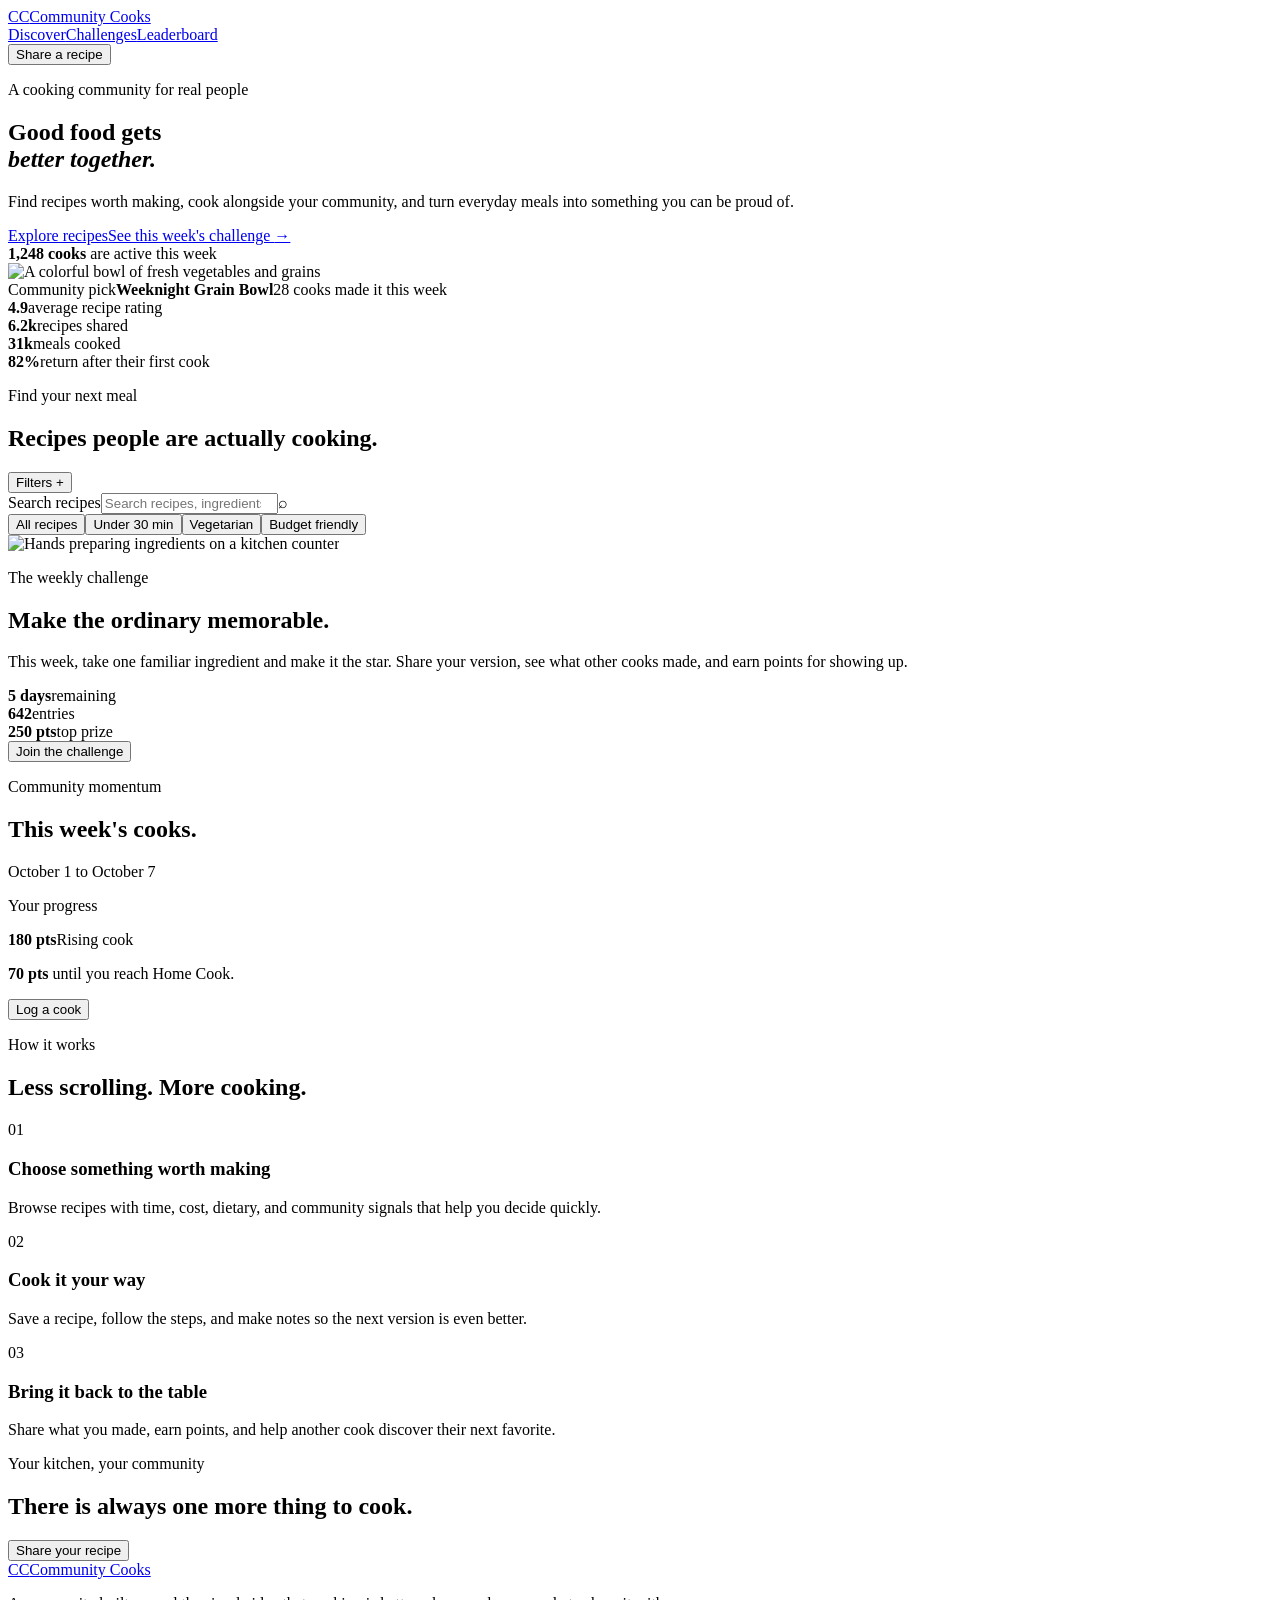
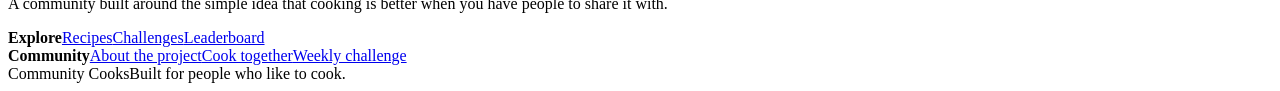
==== index.html @ f62930bb "Build Community Cooks competition website" ====
<!doctype html>
<html lang="en">
<head>
<meta charset="utf-8">
<meta name="viewport" content="width=device-width, initial-scale=1">
<meta name="description" content="Community Cooks is a cooking community built around recipes, challenges, and the people who make them.">
<title>Community Cooks | Cook together. Get better together.</title>
<link rel="stylesheet" href="styles.css">
</head>
<body>
<header class="site-header"><div class="header-inner">
<a class="wordmark" href="#home" aria-label="Community Cooks home"><span class="mark">CC</span><span>Community Cooks</span></a>
<nav class="main-nav" aria-label="Primary navigation"><a href="#discover">Discover</a><a href="#challenges">Challenges</a><a href="#leaderboard">Leaderboard</a></nav>
<button class="header-action" data-open-recipe>Share a recipe</button>
</div></header>

<main id="home">
<section class="hero"><div class="hero-copy">
<p class="eyebrow">A cooking community for real people</p>
<h1>Good food gets<br><em>better together.</em></h1>
<p class="hero-lede">Find recipes worth making, cook alongside your community, and turn everyday meals into something you can be proud of.</p>
<div class="hero-actions"><a class="button button-dark" href="#discover">Explore recipes</a><a class="text-link" href="#challenges">See this week's challenge <span>→</span></a></div>
<div class="hero-note"><span class="live-dot"></span><span><strong>1,248 cooks</strong> are active this week</span></div>
</div>
<div class="hero-visual"><img src="https://images.unsplash.com/photo-1547592180-85f173990554?auto=format&fit=crop&w=1200&q=85" alt="A colorful bowl of fresh vegetables and grains">
<div class="recipe-float"><span class="float-label">Community pick</span><strong>Weeknight Grain Bowl</strong><span>28 cooks made it this week</span></div></div>
</section>

<section class="proof-strip" aria-label="Community activity"><div><strong>4.9</strong><span>average recipe rating</span></div><div><strong>6.2k</strong><span>recipes shared</span></div><div><strong>31k</strong><span>meals cooked</span></div><div><strong>82%</strong><span>return after their first cook</span></div></section>

<section class="section discover" id="discover">
<div class="section-heading"><div><p class="eyebrow">Find your next meal</p><h2>Recipes people are actually cooking.</h2></div><button class="filter-toggle" id="filterToggle">Filters <span>+</span></button></div>
<div class="filter-row" id="filterRow"><label class="search-box"><span class="sr-only">Search recipes</span><input id="searchInput" type="search" placeholder="Search recipes, ingredients, or cooks"><span>⌕</span></label>
<div class="chips" role="group" aria-label="Recipe filters"><button class="chip active" data-filter="all">All recipes</button><button class="chip" data-filter="quick">Under 30 min</button><button class="chip" data-filter="vegetarian">Vegetarian</button><button class="chip" data-filter="budget">Budget friendly</button></div></div>
<div class="recipe-grid" id="recipeGrid"></div><p class="empty-state" id="emptyState" hidden>No recipes match that search. Try a different ingredient or filter.</p>
</section>

<section class="challenge-section" id="challenges"><div class="challenge-art"><img src="https://images.unsplash.com/photo-1556911220-e15b29be8c8f?auto=format&fit=crop&w=1200&q=85" alt="Hands preparing ingredients on a kitchen counter"></div>
<div class="challenge-copy"><p class="eyebrow">The weekly challenge</p><h2>Make the ordinary memorable.</h2><p>This week, take one familiar ingredient and make it the star. Share your version, see what other cooks made, and earn points for showing up.</p>
<div class="challenge-meta"><div><strong>5 days</strong><span>remaining</span></div><div><strong>642</strong><span>entries</span></div><div><strong>250 pts</strong><span>top prize</span></div></div>
<button class="button button-rust" id="joinChallenge">Join the challenge</button><p class="challenge-status" id="challengeStatus" aria-live="polite"></p></div></section>

<section class="section leaderboard" id="leaderboard"><div class="section-heading"><div><p class="eyebrow">Community momentum</p><h2>This week's cooks.</h2></div><span class="period-label">October 1 to October 7</span></div>
<div class="leaderboard-layout"><div class="rank-list" id="rankList"></div><aside class="your-progress"><p class="eyebrow">Your progress</p><div class="progress-head"><strong id="userPoints">180 pts</strong><span>Rising cook</span></div><div class="progress-bar"><span id="progressBar"></span></div><p><strong>70 pts</strong> until you reach Home Cook.</p><button class="button button-outline" id="cookNow">Log a cook</button><p class="progress-message" id="progressMessage" aria-live="polite"></p></aside></div></section>

<section class="section how-it-works"><div class="section-heading"><div><p class="eyebrow">How it works</p><h2>Less scrolling. More cooking.</h2></div></div>
<div class="steps"><article><span>01</span><h3>Choose something worth making</h3><p>Browse recipes with time, cost, dietary, and community signals that help you decide quickly.</p></article><article><span>02</span><h3>Cook it your way</h3><p>Save a recipe, follow the steps, and make notes so the next version is even better.</p></article><article><span>03</span><h3>Bring it back to the table</h3><p>Share what you made, earn points, and help another cook discover their next favorite.</p></article></div></section>

<section class="final-cta"><div><p class="eyebrow">Your kitchen, your community</p><h2>There is always one more thing to cook.</h2></div><button class="button button-cream" data-open-recipe>Share your recipe</button></section>
</main>

<footer class="site-footer"><div class="footer-main"><div><a class="wordmark footer-brand" href="#home"><span class="mark">CC</span><span>Community Cooks</span></a><p>A community built around the simple idea that cooking is better when you have people to share it with.</p></div>
<div class="footer-links"><div><strong>Explore</strong><a href="#discover">Recipes</a><a href="#challenges">Challenges</a><a href="#leaderboard">Leaderboard</a></div><div><strong>Community</strong><a href="#home">About the project</a><a href="#discover">Cook together</a><a href="#challenges">Weekly challenge</a></div></div></div>
<div class="footer-bottom"><span>Community Cooks</span><span>Built for people who like to cook.</span></div></footer>

<div class="modal-backdrop" id="recipeModal" hidden><section class="modal" role="dialog" aria-modal="true" aria-labelledby="modalTitle"><button class="modal-close" data-close-modal aria-label="Close recipe form">×</button><p class="eyebrow">Share something good</p><h2 id="modalTitle">Add your recipe.</h2><p class="modal-intro">A simple recipe is enough. The community can help it grow.</p>
<form id="recipeForm"><label>Recipe name<input required name="name" placeholder="e.g. Crispy chili noodles"></label><div class="form-split"><label>Time<input required name="time" type="number" min="1" placeholder="25"></label><label>Category<select name="category"><option value="quick">Quick</option><option value="vegetarian">Vegetarian</option><option value="budget">Budget friendly</option></select></label></div><label>Short description<textarea required name="description" rows="3" placeholder="What makes this recipe worth trying?"></textarea></label><button class="button button-dark" type="submit">Publish recipe</button></form></section></div>

<div class="cook-modal-backdrop" id="cookModal" hidden><section class="cook-modal" role="dialog" aria-modal="true" aria-labelledby="cookTitle"><button class="modal-close" id="closeCook" aria-label="Close cook mode">×</button><p class="eyebrow">Cook mode</p><h2 id="cookTitle">Weeknight Grain Bowl</h2><p>Prep your ingredients, then work through the build one step at a time.</p><div class="cook-step"><span>1</span><strong>Roast</strong><p>Roast the vegetables until the edges are browned and tender.</p></div><div class="cook-step"><span>2</span><strong>Build</strong><p>Add warm grains, greens, roasted vegetables, and your dressing.</p></div><div class="cook-step"><span>3</span><strong>Finish</strong><p>Add herbs, seeds, and a squeeze of lemon before serving.</p></div><button class="button button-rust" id="finishCook">I cooked this</button></section></div>
<script src="app.js"></script>
</body>
</html>
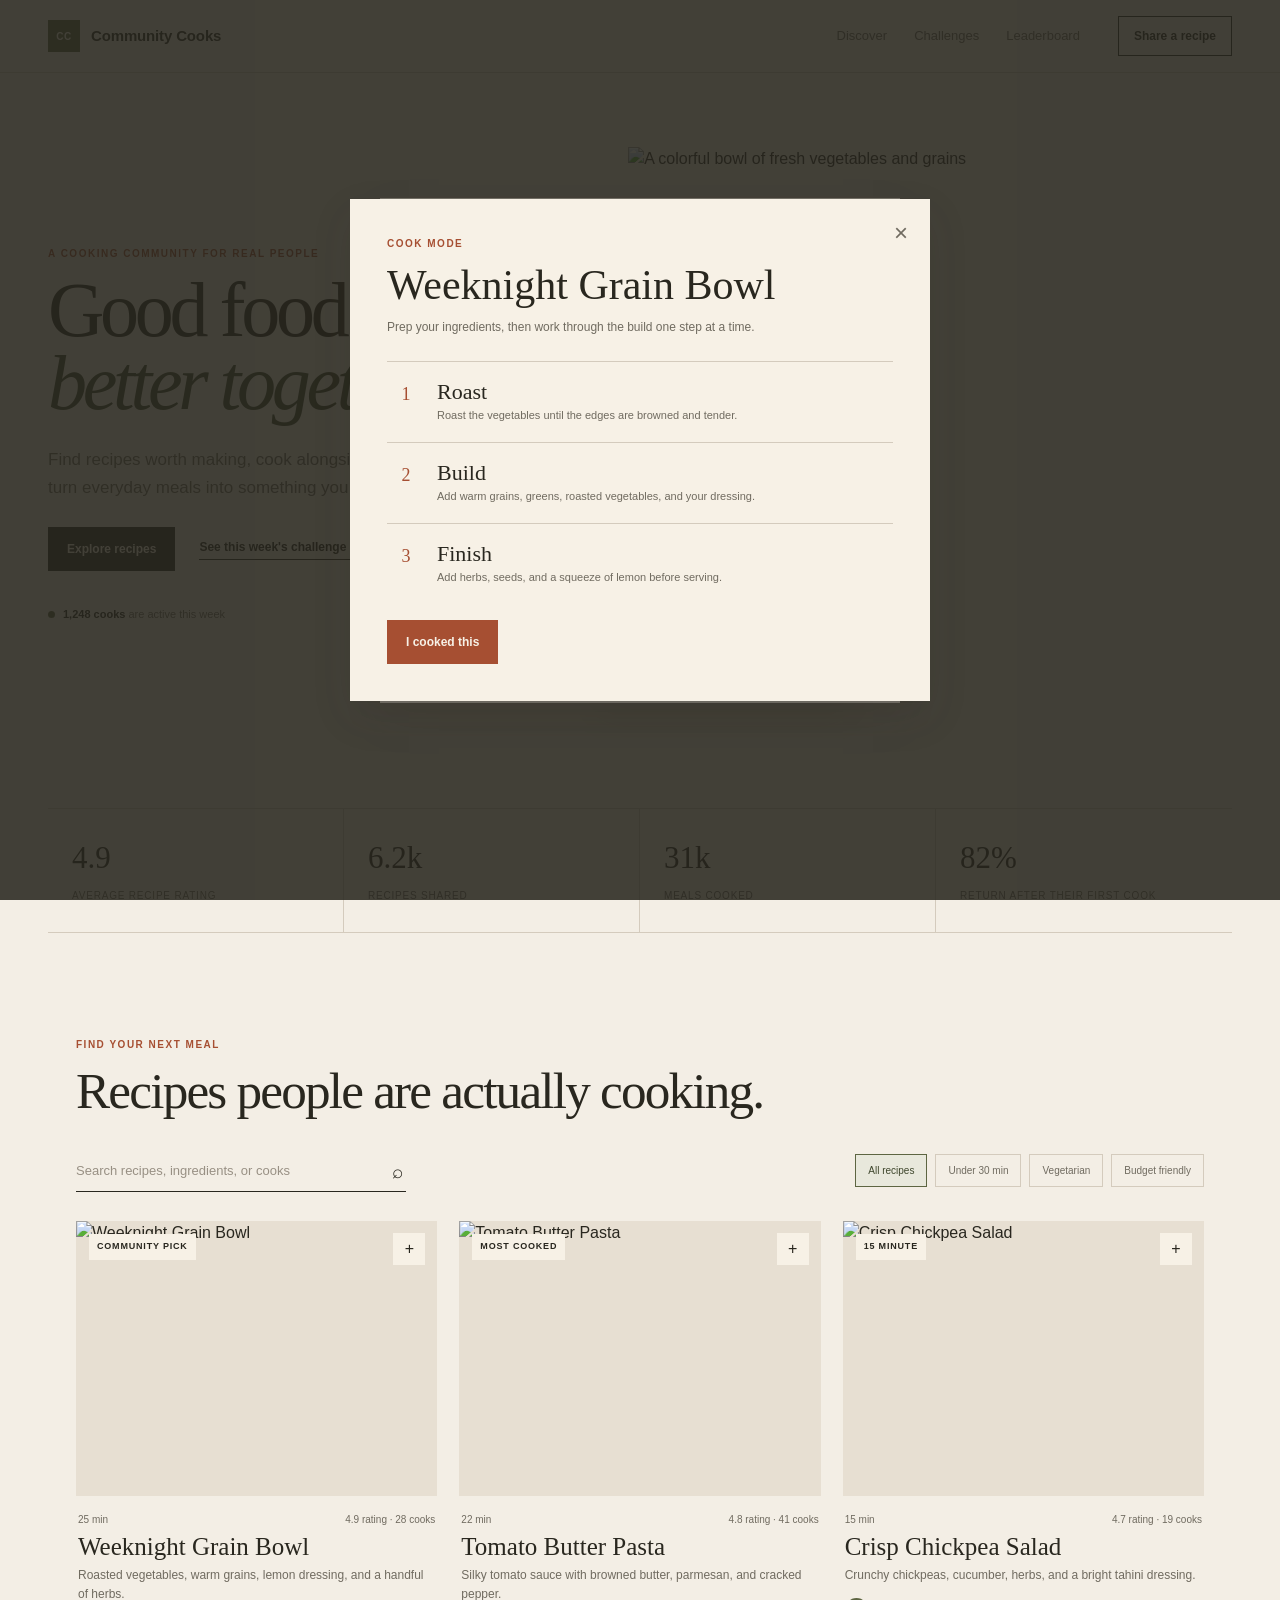
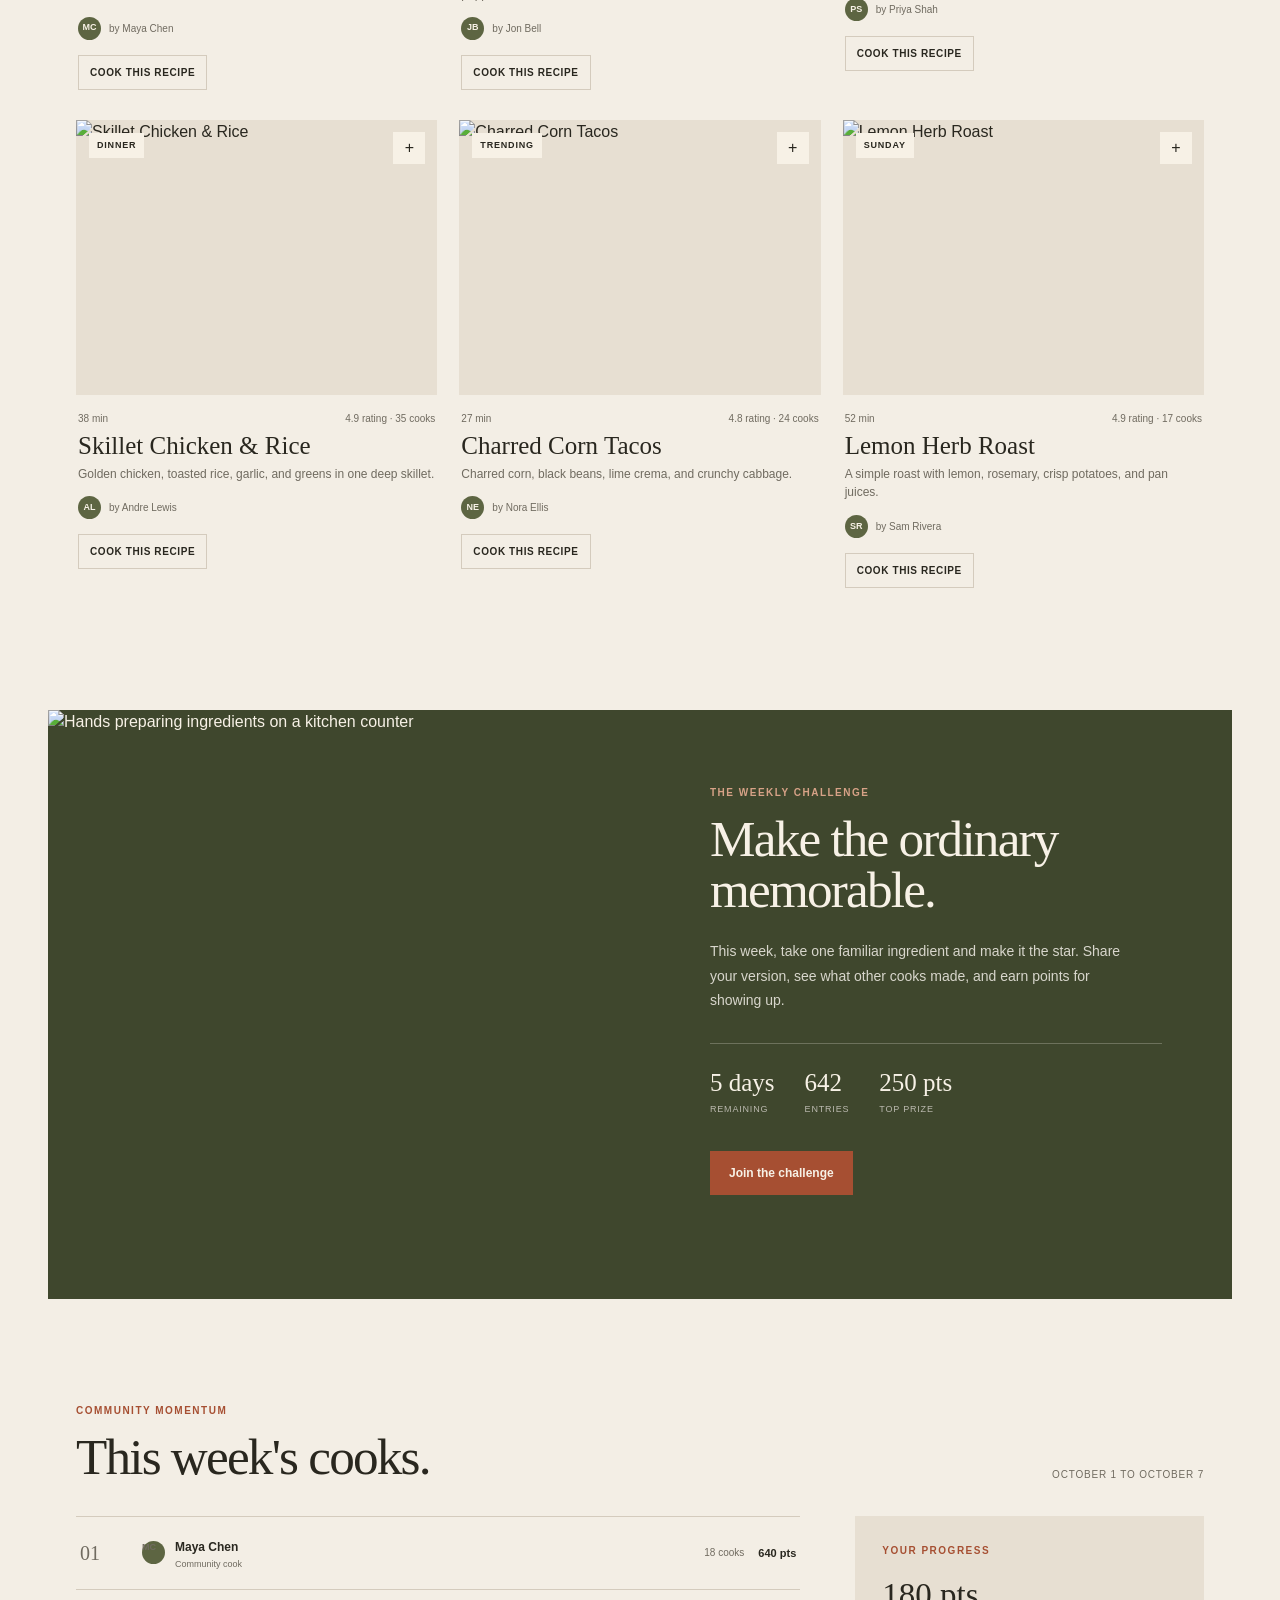
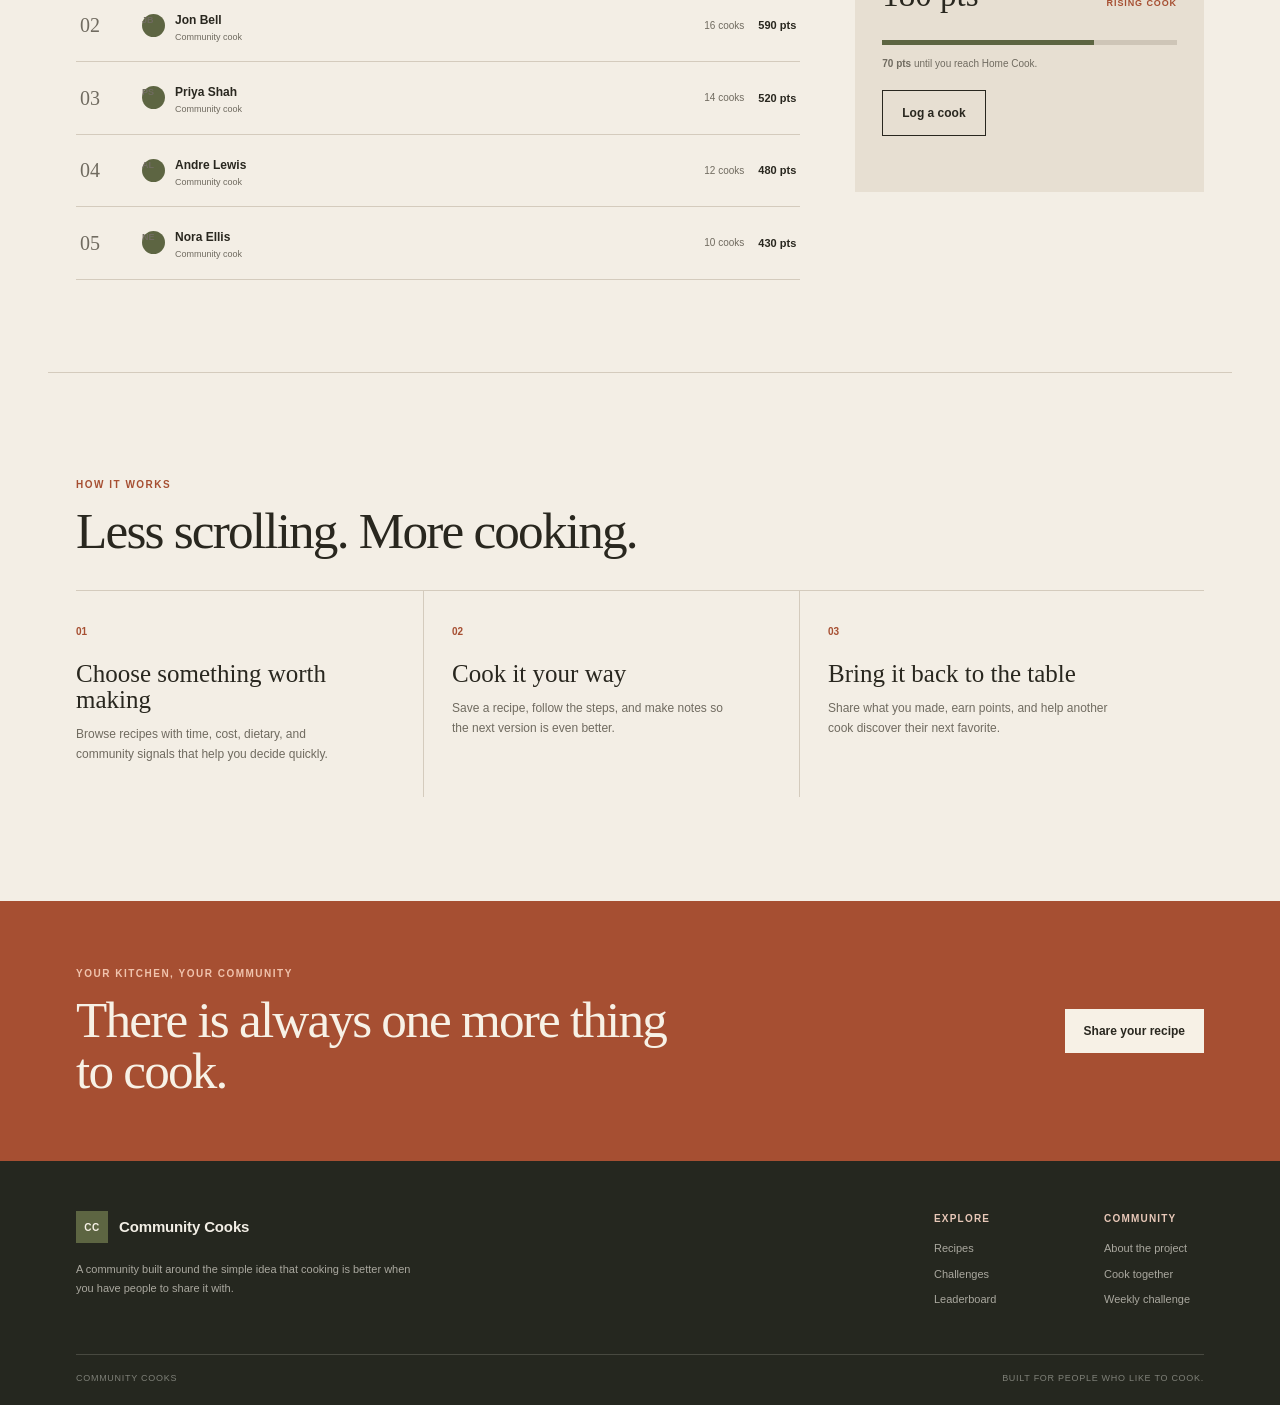
==== commit 2bab00a1: "Rewrite Community Cooks navigation and structure" ====
--- a/index.html
+++ b/index.html
@@ -8,55 +8,150 @@
 <link rel="stylesheet" href="styles.css">
 </head>
 <body>
-<header class="site-header"><div class="header-inner">
-<a class="wordmark" href="#home" aria-label="Community Cooks home"><span class="mark">CC</span><span>Community Cooks</span></a>
-<nav class="main-nav" aria-label="Primary navigation"><a href="#discover">Discover</a><a href="#challenges">Challenges</a><a href="#leaderboard">Leaderboard</a></nav>
-<button class="header-action" data-open-recipe>Share a recipe</button>
-</div></header>
+<header class="site-header">
+  <div class="header-inner">
+    <a class="wordmark" href="#home" aria-label="Community Cooks home"><span class="mark">CC</span><span>Community Cooks</span></a>
+    <nav class="main-nav" aria-label="Primary navigation">
+      <a href="#discover">Discover</a>
+      <a href="#challenges">Challenges</a>
+      <a href="#leaderboard">Leaderboard</a>
+    </nav>
+    <button class="header-action" type="button" data-open-recipe>Share a recipe</button>
+  </div>
+</header>
 
 <main id="home">
-<section class="hero"><div class="hero-copy">
-<p class="eyebrow">A cooking community for real people</p>
-<h1>Good food gets<br><em>better together.</em></h1>
-<p class="hero-lede">Find recipes worth making, cook alongside your community, and turn everyday meals into something you can be proud of.</p>
-<div class="hero-actions"><a class="button button-dark" href="#discover">Explore recipes</a><a class="text-link" href="#challenges">See this week's challenge <span>→</span></a></div>
-<div class="hero-note"><span class="live-dot"></span><span><strong>1,248 cooks</strong> are active this week</span></div>
-</div>
-<div class="hero-visual"><img src="https://images.unsplash.com/photo-1547592180-85f173990554?auto=format&fit=crop&w=1200&q=85" alt="A colorful bowl of fresh vegetables and grains">
-<div class="recipe-float"><span class="float-label">Community pick</span><strong>Weeknight Grain Bowl</strong><span>28 cooks made it this week</span></div></div>
-</section>
+  <section class="hero">
+    <div class="hero-copy">
+      <p class="eyebrow">A cooking community for real people</p>
+      <h1>Good food gets<br><em>better together.</em></h1>
+      <p class="hero-lede">Find recipes worth making, cook alongside your community, and turn everyday meals into something you can be proud of.</p>
+      <div class="hero-actions">
+        <a class="button button-dark" href="#discover">Explore recipes</a>
+        <a class="text-link" href="#challenges">See this week's challenge <span>→</span></a>
+      </div>
+      <div class="hero-note"><span class="live-dot"></span><span><strong>1,248 cooks</strong> are active this week</span></div>
+    </div>
+    <div class="hero-visual">
+      <img src="https://images.unsplash.com/photo-1547592180-85f173990554?auto=format&fit=crop&w=1200&q=85" alt="A colorful bowl of fresh vegetables and grains">
+      <div class="recipe-float"><span class="float-label">Community pick</span><strong>Weeknight Grain Bowl</strong><span>28 cooks made it this week</span></div>
+    </div>
+  </section>
 
-<section class="proof-strip" aria-label="Community activity"><div><strong>4.9</strong><span>average recipe rating</span></div><div><strong>6.2k</strong><span>recipes shared</span></div><div><strong>31k</strong><span>meals cooked</span></div><div><strong>82%</strong><span>return after their first cook</span></div></section>
+  <section class="proof-strip" aria-label="Community activity">
+    <div><strong>4.9</strong><span>average recipe rating</span></div>
+    <div><strong>6.2k</strong><span>recipes shared</span></div>
+    <div><strong>31k</strong><span>meals cooked</span></div>
+    <div><strong>82%</strong><span>return after their first cook</span></div>
+  </section>
 
-<section class="section discover" id="discover">
-<div class="section-heading"><div><p class="eyebrow">Find your next meal</p><h2>Recipes people are actually cooking.</h2></div><button class="filter-toggle" id="filterToggle">Filters <span>+</span></button></div>
-<div class="filter-row" id="filterRow"><label class="search-box"><span class="sr-only">Search recipes</span><input id="searchInput" type="search" placeholder="Search recipes, ingredients, or cooks"><span>⌕</span></label>
-<div class="chips" role="group" aria-label="Recipe filters"><button class="chip active" data-filter="all">All recipes</button><button class="chip" data-filter="quick">Under 30 min</button><button class="chip" data-filter="vegetarian">Vegetarian</button><button class="chip" data-filter="budget">Budget friendly</button></div></div>
-<div class="recipe-grid" id="recipeGrid"></div><p class="empty-state" id="emptyState" hidden>No recipes match that search. Try a different ingredient or filter.</p>
-</section>
+  <section class="section discover" id="discover">
+    <div class="section-heading">
+      <div><p class="eyebrow">Find your next meal</p><h2>Recipes people are actually cooking.</h2></div>
+      <button class="filter-toggle" id="filterToggle" type="button">Filters <span>+</span></button>
+    </div>
+    <div class="filter-row" id="filterRow">
+      <label class="search-box"><span class="sr-only">Search recipes</span><input id="searchInput" type="search" placeholder="Search recipes, ingredients, or cooks"><span>⌕</span></label>
+      <div class="chips" role="group" aria-label="Recipe filters">
+        <button class="chip active" type="button" data-filter="all">All recipes</button>
+        <button class="chip" type="button" data-filter="quick">Under 30 min</button>
+        <button class="chip" type="button" data-filter="vegetarian">Vegetarian</button>
+        <button class="chip" type="button" data-filter="budget">Budget friendly</button>
+      </div>
+    </div>
+    <div class="recipe-grid" id="recipeGrid"></div>
+    <p class="empty-state" id="emptyState" hidden>No recipes match that search. Try a different ingredient or filter.</p>
+  </section>
 
-<section class="challenge-section" id="challenges"><div class="challenge-art"><img src="https://images.unsplash.com/photo-1556911220-e15b29be8c8f?auto=format&fit=crop&w=1200&q=85" alt="Hands preparing ingredients on a kitchen counter"></div>
-<div class="challenge-copy"><p class="eyebrow">The weekly challenge</p><h2>Make the ordinary memorable.</h2><p>This week, take one familiar ingredient and make it the star. Share your version, see what other cooks made, and earn points for showing up.</p>
-<div class="challenge-meta"><div><strong>5 days</strong><span>remaining</span></div><div><strong>642</strong><span>entries</span></div><div><strong>250 pts</strong><span>top prize</span></div></div>
-<button class="button button-rust" id="joinChallenge">Join the challenge</button><p class="challenge-status" id="challengeStatus" aria-live="polite"></p></div></section>
+  <section class="challenge-section" id="challenges">
+    <div class="challenge-art"><img src="https://images.unsplash.com/photo-1556911220-e15b29be8c8f?auto=format&fit=crop&w=1200&q=85" alt="Hands preparing ingredients on a kitchen counter"></div>
+    <div class="challenge-copy">
+      <p class="eyebrow">The weekly challenge</p>
+      <h2>Make the ordinary memorable.</h2>
+      <p>This week, take one familiar ingredient and make it the star. Share your version, see what other cooks made, and earn points for showing up.</p>
+      <div class="challenge-meta"><div><strong>5 days</strong><span>remaining</span></div><div><strong>642</strong><span>entries</span></div><div><strong>250 pts</strong><span>top prize</span></div></div>
+      <button class="button button-rust" id="joinChallenge" type="button">Join the challenge</button>
+      <p class="challenge-status" id="challengeStatus" aria-live="polite"></p>
+    </div>
+  </section>
 
-<section class="section leaderboard" id="leaderboard"><div class="section-heading"><div><p class="eyebrow">Community momentum</p><h2>This week's cooks.</h2></div><span class="period-label">October 1 to October 7</span></div>
-<div class="leaderboard-layout"><div class="rank-list" id="rankList"></div><aside class="your-progress"><p class="eyebrow">Your progress</p><div class="progress-head"><strong id="userPoints">180 pts</strong><span>Rising cook</span></div><div class="progress-bar"><span id="progressBar"></span></div><p><strong>70 pts</strong> until you reach Home Cook.</p><button class="button button-outline" id="cookNow">Log a cook</button><p class="progress-message" id="progressMessage" aria-live="polite"></p></aside></div></section>
+  <section class="section leaderboard" id="leaderboard">
+    <div class="section-heading">
+      <div><p class="eyebrow">Community momentum</p><h2>This week's cooks.</h2></div>
+      <span class="period-label">October 1 to October 7</span>
+    </div>
+    <div class="leaderboard-layout">
+      <div class="rank-list" id="rankList"></div>
+      <aside class="your-progress">
+        <p class="eyebrow">Your progress</p>
+        <div class="progress-head"><strong id="userPoints">180 pts</strong><span>Rising cook</span></div>
+        <div class="progress-bar"><span id="progressBar"></span></div>
+        <p id="progressText"><strong>70 pts</strong> until you reach Home Cook.</p>
+        <button class="button button-outline" id="cookNow" type="button">Log a cook</button>
+        <p class="progress-message" id="progressMessage" aria-live="polite"></p>
+      </aside>
+    </div>
+  </section>
 
-<section class="section how-it-works"><div class="section-heading"><div><p class="eyebrow">How it works</p><h2>Less scrolling. More cooking.</h2></div></div>
-<div class="steps"><article><span>01</span><h3>Choose something worth making</h3><p>Browse recipes with time, cost, dietary, and community signals that help you decide quickly.</p></article><article><span>02</span><h3>Cook it your way</h3><p>Save a recipe, follow the steps, and make notes so the next version is even better.</p></article><article><span>03</span><h3>Bring it back to the table</h3><p>Share what you made, earn points, and help another cook discover their next favorite.</p></article></div></section>
+  <section class="section how-it-works">
+    <div class="section-heading"><div><p class="eyebrow">How it works</p><h2>Less scrolling. More cooking.</h2></div></div>
+    <div class="steps">
+      <article><span>01</span><h3>Choose something worth making</h3><p>Browse recipes with time, cost, dietary, and community signals that help you decide quickly.</p></article>
+      <article><span>02</span><h3>Cook it your way</h3><p>Save a recipe, follow the steps, and make notes so the next version is even better.</p></article>
+      <article><span>03</span><h3>Bring it back to the table</h3><p>Share what you made, earn points, and help another cook discover their next favorite.</p></article>
+    </div>
+  </section>
 
-<section class="final-cta"><div><p class="eyebrow">Your kitchen, your community</p><h2>There is always one more thing to cook.</h2></div><button class="button button-cream" data-open-recipe>Share your recipe</button></section>
+  <section class="final-cta">
+    <div><p class="eyebrow">Your kitchen, your community</p><h2>There is always one more thing to cook.</h2></div>
+    <button class="button button-cream" type="button" data-open-recipe>Share your recipe</button>
+  </section>
 </main>
 
-<footer class="site-footer"><div class="footer-main"><div><a class="wordmark footer-brand" href="#home"><span class="mark">CC</span><span>Community Cooks</span></a><p>A community built around the simple idea that cooking is better when you have people to share it with.</p></div>
-<div class="footer-links"><div><strong>Explore</strong><a href="#discover">Recipes</a><a href="#challenges">Challenges</a><a href="#leaderboard">Leaderboard</a></div><div><strong>Community</strong><a href="#home">About the project</a><a href="#discover">Cook together</a><a href="#challenges">Weekly challenge</a></div></div></div>
-<div class="footer-bottom"><span>Community Cooks</span><span>Built for people who like to cook.</span></div></footer>
+<footer class="site-footer">
+  <div class="footer-main">
+    <div>
+      <a class="wordmark footer-brand" href="#home"><span class="mark">CC</span><span>Community Cooks</span></a>
+      <p>A community built around the simple idea that cooking is better when you have people to share it with.</p>
+    </div>
+    <div class="footer-links">
+      <div><strong>Explore</strong><a href="#discover">Recipes</a><a href="#challenges">Challenges</a><a href="#leaderboard">Leaderboard</a></div>
+      <div><strong>Community</strong><a href="#home">About the project</a><a href="#discover">Cook together</a><a href="#challenges">Weekly challenge</a></div>
+    </div>
+  </div>
+  <div class="footer-bottom"><span>Community Cooks</span><span>Built for people who like to cook.</span></div>
+</footer>
 
-<div class="modal-backdrop" id="recipeModal" hidden><section class="modal" role="dialog" aria-modal="true" aria-labelledby="modalTitle"><button class="modal-close" data-close-modal aria-label="Close recipe form">×</button><p class="eyebrow">Share something good</p><h2 id="modalTitle">Add your recipe.</h2><p class="modal-intro">A simple recipe is enough. The community can help it grow.</p>
-<form id="recipeForm"><label>Recipe name<input required name="name" placeholder="e.g. Crispy chili noodles"></label><div class="form-split"><label>Time<input required name="time" type="number" min="1" placeholder="25"></label><label>Category<select name="category"><option value="quick">Quick</option><option value="vegetarian">Vegetarian</option><option value="budget">Budget friendly</option></select></label></div><label>Short description<textarea required name="description" rows="3" placeholder="What makes this recipe worth trying?"></textarea></label><button class="button button-dark" type="submit">Publish recipe</button></form></section></div>
+<div class="modal-backdrop" id="recipeModal" hidden>
+  <section class="modal" role="dialog" aria-modal="true" aria-labelledby="modalTitle">
+    <button class="modal-close" type="button" data-close-modal aria-label="Close recipe form">×</button>
+    <p class="eyebrow">Share something good</p><h2 id="modalTitle">Add your recipe.</h2>
+    <p class="modal-intro">A simple recipe is enough. The community can help it grow.</p>
+    <form id="recipeForm">
+      <label>Recipe name<input required name="name" placeholder="e.g. Crispy chili noodles"></label>
+      <div class="form-split">
+        <label>Time<input required name="time" type="number" min="1" placeholder="25"></label>
+        <label>Category<select name="category"><option value="quick">Quick</option><option value="vegetarian">Vegetarian</option><option value="budget">Budget friendly</option></select></label>
+      </div>
+      <label>Short description<textarea required name="description" rows="3" placeholder="What makes this recipe worth trying?"></textarea></label>
+      <button class="button button-dark" type="submit">Publish recipe</button>
+    </form>
+  </section>
+</div>
 
-<div class="cook-modal-backdrop" id="cookModal" hidden><section class="cook-modal" role="dialog" aria-modal="true" aria-labelledby="cookTitle"><button class="modal-close" id="closeCook" aria-label="Close cook mode">×</button><p class="eyebrow">Cook mode</p><h2 id="cookTitle">Weeknight Grain Bowl</h2><p>Prep your ingredients, then work through the build one step at a time.</p><div class="cook-step"><span>1</span><strong>Roast</strong><p>Roast the vegetables until the edges are browned and tender.</p></div><div class="cook-step"><span>2</span><strong>Build</strong><p>Add warm grains, greens, roasted vegetables, and your dressing.</p></div><div class="cook-step"><span>3</span><strong>Finish</strong><p>Add herbs, seeds, and a squeeze of lemon before serving.</p></div><button class="button button-rust" id="finishCook">I cooked this</button></section></div>
+<div class="cook-modal-backdrop" id="cookModal" hidden>
+  <section class="cook-modal" role="dialog" aria-modal="true" aria-labelledby="cookTitle">
+    <button class="modal-close" id="closeCook" type="button" aria-label="Close cook mode">×</button>
+    <p class="eyebrow">Cook mode</p>
+    <h2 id="cookTitle">Weeknight Grain Bowl</h2>
+    <p>Prep your ingredients, then work through the build one step at a time.</p>
+    <div class="cook-step"><span>1</span><strong>Roast</strong><p>Roast the vegetables until the edges are browned and tender.</p></div>
+    <div class="cook-step"><span>2</span><strong>Build</strong><p>Add warm grains, greens, roasted vegetables, and your dressing.</p></div>
+    <div class="cook-step"><span>3</span><strong>Finish</strong><p>Add herbs, seeds, and a squeeze of lemon before serving.</p></div>
+    <button class="button button-rust" id="finishCook" type="button">I cooked this</button>
+  </section>
+</div>
+
 <script src="app.js"></script>
 </body>
 </html>
--- a/styles.css
+++ b/styles.css
@@ -0,0 +1,16 @@
+:root{--paper:#f3eee5;--paper-dark:#e7dfd2;--ink:#29271f;--muted:#706b60;--line:#d4cbbd;--olive:#5d6542;--olive-dark:#3f472d;--rust:#a64f32;--rust-dark:#813c27;--cream:#f7f1e6;--shadow:0 16px 38px rgba(55,45,32,.11);--serif:Georgia,"Times New Roman",serif;--sans:Arial,Helvetica,sans-serif}
+*{box-sizing:border-box}html{scroll-behavior:smooth}body{margin:0;background:var(--paper);color:var(--ink);font-family:var(--sans);line-height:1.5}body.modal-open{overflow:hidden}img{display:block;width:100%}button,input,textarea,select{font:inherit}button,a{-webkit-tap-highlight-color:transparent}a{color:inherit;text-decoration:none}button{cursor:pointer}.sr-only{position:absolute;width:1px;height:1px;padding:0;margin:-1px;overflow:hidden;clip:rect(0,0,0,0);white-space:nowrap;border:0}
+.site-header{border-bottom:1px solid var(--line);background:rgba(243,238,229,.96);position:sticky;top:0;z-index:20}.header-inner{max-width:1240px;margin:auto;padding:16px 28px;display:flex;align-items:center;gap:38px}.wordmark{display:inline-flex;align-items:center;gap:11px;font-size:15px;font-weight:700;letter-spacing:-.01em}.mark{width:32px;height:32px;display:grid;place-items:center;background:var(--olive);color:var(--cream);font-size:10px;letter-spacing:.06em}.main-nav{display:flex;gap:27px;margin-left:auto}.main-nav a{font-size:13px;color:var(--muted)}.main-nav a:hover{color:var(--ink)}.header-action{border:1px solid var(--ink);background:transparent;color:var(--ink);padding:10px 15px;font-weight:700;font-size:12px}.header-action:hover{background:var(--ink);color:var(--cream)}
+.hero{max-width:1240px;margin:auto;padding:74px 28px 86px;display:grid;grid-template-columns:.91fr 1.09fr;gap:76px;align-items:center}.hero-copy{max-width:540px}.eyebrow{margin:0 0 13px;text-transform:uppercase;letter-spacing:.15em;font-size:10px;font-weight:700;color:var(--rust)}h1,h2,h3{font-family:var(--serif);font-weight:400}h1{margin:0;font-size:clamp(54px,6.1vw,88px);line-height:.93;letter-spacing:-.055em}h1 em{color:var(--olive-dark);font-style:italic}.hero-lede{max-width:485px;margin:27px 0 25px;font-size:17px;color:var(--muted);line-height:1.65}.hero-actions{display:flex;align-items:center;gap:24px}.button{border:0;padding:13px 19px;font-weight:700;font-size:12px;transition:transform .18s ease,background .18s ease}.button:hover{transform:translateY(-2px)}.button-dark{background:var(--ink);color:var(--cream)}.button-rust{background:var(--rust);color:var(--cream)}.button-rust:hover{background:var(--rust-dark)}.button-outline{background:transparent;border:1px solid var(--ink);color:var(--ink)}.button-cream{background:var(--cream);color:var(--ink)}.text-link{font-size:12px;font-weight:700;border-bottom:1px solid var(--ink);padding-bottom:3px}.text-link span{margin-left:6px}.hero-note{display:flex;align-items:center;gap:8px;margin-top:35px;color:var(--muted);font-size:11px}.hero-note strong{color:var(--ink)}.live-dot{width:7px;height:7px;border-radius:50%;background:var(--olive)}
+.hero-visual{position:relative}.hero-visual>img{height:575px;object-fit:cover;object-position:center}.recipe-float{position:absolute;left:-31px;bottom:28px;width:250px;background:var(--cream);padding:20px 21px;box-shadow:var(--shadow)}.float-label{display:block;color:var(--rust);font-size:9px;text-transform:uppercase;letter-spacing:.13em;font-weight:700;margin-bottom:7px}.recipe-float strong{display:block;font-family:var(--serif);font-size:21px;font-weight:400}.recipe-float span:last-child{display:block;color:var(--muted);font-size:11px;margin-top:6px}
+.proof-strip{border-top:1px solid var(--line);border-bottom:1px solid var(--line);display:grid;grid-template-columns:repeat(4,1fr);max-width:1184px;margin:0 auto}.proof-strip div{padding:26px 24px;border-right:1px solid var(--line)}.proof-strip div:last-child{border-right:0}.proof-strip strong{display:block;font-family:var(--serif);font-size:31px;font-weight:400}.proof-strip span{color:var(--muted);font-size:10px;text-transform:uppercase;letter-spacing:.08em}
+.section{max-width:1184px;margin:auto;padding:104px 28px}.section-heading{display:flex;justify-content:space-between;align-items:end;gap:20px;margin-bottom:34px}.section-heading h2,.challenge-copy h2,.final-cta h2{margin:0;font-size:clamp(38px,4vw,55px);line-height:1;letter-spacing:-.035em}.filter-toggle{display:none;border:1px solid var(--line);background:transparent;padding:9px 13px;font-size:11px}.filter-row{display:flex;align-items:center;justify-content:space-between;gap:18px;margin-bottom:29px}.search-box{width:330px;position:relative}.search-box input{width:100%;border:0;border-bottom:1px solid var(--ink);background:transparent;padding:11px 28px 11px 0;outline:0;color:var(--ink);font-size:13px}.search-box input::placeholder{color:#989084}.search-box>span:last-child{position:absolute;right:3px;top:8px;font-size:19px}.chips{display:flex;gap:8px;flex-wrap:wrap;justify-content:flex-end}.chip{border:1px solid var(--line);background:transparent;padding:8px 12px;color:var(--muted);font-size:10px}.chip:hover,.chip.active{border-color:var(--olive);color:var(--olive-dark);background:#e8e8dc}
+.recipe-grid{display:grid;grid-template-columns:repeat(3,1fr);gap:22px}.recipe-card{min-width:0}.recipe-image{height:275px;overflow:hidden;position:relative;background:var(--paper-dark)}.recipe-image img{height:100%;object-fit:cover;transition:transform .4s ease}.recipe-card:hover .recipe-image img{transform:scale(1.025)}.recipe-tag{position:absolute;left:13px;top:13px;background:var(--cream);color:var(--ink);padding:6px 8px;font-size:9px;text-transform:uppercase;letter-spacing:.09em;font-weight:700}.save-button{position:absolute;right:12px;top:12px;width:32px;height:32px;border:0;background:var(--cream);font-size:16px;color:var(--ink)}.save-button.saved{background:var(--rust);color:var(--cream)}.recipe-info{padding:16px 2px 8px}.recipe-topline{display:flex;justify-content:space-between;gap:10px;color:var(--muted);font-size:10px}.recipe-info h3{font-size:25px;margin:7px 0 6px;line-height:1.05}.recipe-info p{margin:0 0 13px;color:var(--muted);font-size:12px;line-height:1.55}.recipe-byline{display:flex;align-items:center;gap:8px;font-size:10px;color:var(--muted)}.avatar{width:23px;height:23px;display:grid;place-items:center;background:var(--olive);color:var(--cream);font-size:9px;font-weight:700;border-radius:50%}.empty-state{padding:50px 0;color:var(--muted)}
+.challenge-section{max-width:1184px;margin:10px auto 0;display:grid;grid-template-columns:1fr 1fr;background:var(--olive-dark);color:var(--cream)}.challenge-art img{height:100%;min-height:530px;object-fit:cover}.challenge-copy{padding:75px 70px}.challenge-copy .eyebrow{color:#d7a287}.challenge-copy h2{max-width:430px}.challenge-copy>p:not(.eyebrow):not(.challenge-status){max-width:430px;color:#d8d6cc;margin:24px 0 30px;font-size:14px;line-height:1.75}.challenge-meta{display:flex;gap:30px;margin-bottom:34px;border-top:1px solid rgba(247,241,230,.25);padding-top:20px}.challenge-meta strong{display:block;font-family:var(--serif);font-size:25px;font-weight:400}.challenge-meta span{display:block;color:#bbb9af;font-size:9px;text-transform:uppercase;letter-spacing:.09em;margin-top:2px}.challenge-status{color:#e6d9a5;font-size:11px;margin:12px 0 0;min-height:17px}
+.leaderboard{padding-bottom:92px}.period-label{color:var(--muted);font-size:10px;text-transform:uppercase;letter-spacing:.08em}.leaderboard-layout{display:grid;grid-template-columns:1.35fr .65fr;gap:55px}.rank-list{border-top:1px solid var(--line)}.rank-row{display:grid;grid-template-columns:48px 1fr auto auto;gap:14px;align-items:center;border-bottom:1px solid var(--line);padding:17px 4px}.rank-number{font-family:var(--serif);font-size:20px;color:var(--muted)}.rank-person{display:flex;align-items:center;gap:10px}.rank-person strong{font-size:12px}.rank-person span{display:block;font-size:9px;color:var(--muted)}.rank-cooks{font-size:10px;color:var(--muted)}.rank-points{font-weight:700;font-size:11px}.your-progress{background:var(--paper-dark);padding:27px;align-self:start}.progress-head{display:flex;justify-content:space-between;align-items:baseline;gap:10px}.progress-head strong{font-family:var(--serif);font-size:33px;font-weight:400}.progress-head span{color:var(--rust);text-transform:uppercase;font-size:9px;letter-spacing:.1em;font-weight:700}.progress-bar{height:5px;background:#cec5b7;margin:19px 0 11px}.progress-bar span{display:block;width:72%;height:100%;background:var(--olive);transition:width .3s ease}.your-progress>p:not(.eyebrow):not(.progress-message){color:var(--muted);font-size:10px;margin-bottom:19px}.progress-message{min-height:17px;color:var(--olive-dark);font-size:10px;margin:12px 0 0}
+.how-it-works{border-top:1px solid var(--line)}.steps{display:grid;grid-template-columns:repeat(3,1fr);gap:0;border-top:1px solid var(--line)}.steps article{padding:27px 28px 20px 0;border-right:1px solid var(--line);margin-right:28px}.steps article:last-child{border-right:0;margin-right:0}.steps span{color:var(--rust);font-size:10px;font-weight:700}.steps h3{font-size:25px;line-height:1.05;margin:19px 0 10px;max-width:250px}.steps p{color:var(--muted);font-size:12px;line-height:1.65;max-width:285px}
+.final-cta{background:var(--rust);color:var(--cream);padding:65px max(28px,calc((100vw - 1128px)/2));display:flex;justify-content:space-between;align-items:center;gap:30px}.final-cta .eyebrow{color:#f0c3ad}.final-cta h2{max-width:620px}
+.site-footer{background:#25271f;color:#e9e4da;padding:50px max(28px,calc((100vw - 1128px)/2)) 20px}.footer-main{display:flex;justify-content:space-between;gap:50px;padding-bottom:45px}.footer-brand{color:#f2eee5}.footer-main>div:first-child>p{color:#aaa89f;max-width:340px;font-size:11px;line-height:1.7;margin-top:17px}.footer-links{display:flex;gap:70px}.footer-links div{display:flex;flex-direction:column;gap:9px;min-width:100px}.footer-links strong{font-size:10px;text-transform:uppercase;letter-spacing:.12em;margin-bottom:5px;color:#e8c8b8}.footer-links a{font-size:11px;color:#aaa89f}.footer-links a:hover{color:#f2eee5}.footer-bottom{border-top:1px solid #484940;padding-top:17px;display:flex;justify-content:space-between;color:#7f8078;font-size:9px;text-transform:uppercase;letter-spacing:.08em}
+.modal-backdrop,.cook-modal-backdrop{position:fixed;inset:0;z-index:50;background:rgba(39,37,30,.63);display:grid;place-items:center;padding:20px}.modal,.cook-modal{width:min(520px,100%);background:var(--cream);padding:37px;position:relative;box-shadow:var(--shadow)}.modal h2,.cook-modal h2{font-size:42px;line-height:1;margin:0 0 10px}.modal-intro{color:var(--muted);font-size:12px;margin:0 0 25px}.modal-close{position:absolute;top:15px;right:16px;border:0;background:transparent;font-size:24px;color:var(--muted)}.modal form{display:grid;gap:17px}.modal label{display:grid;gap:7px;font-size:10px;font-weight:700;text-transform:uppercase;letter-spacing:.08em}.modal input,.modal textarea,.modal select{width:100%;border:1px solid var(--line);background:var(--paper);padding:11px;outline:0;color:var(--ink);resize:vertical}.modal input:focus,.modal textarea:focus,.modal select:focus{border-color:var(--olive)}.form-split{display:grid;grid-template-columns:1fr 1fr;gap:15px}.cook-modal{width:min(580px,100%)}.cook-modal>p:not(.eyebrow){color:var(--muted);font-size:12px;margin-bottom:25px}.cook-step{display:grid;grid-template-columns:38px 1fr;grid-template-rows:auto auto;column-gap:12px;row-gap:3px;border-top:1px solid var(--line);padding:18px 0}.cook-step span{grid-row:1 / span 2;display:grid;place-items:start center;color:var(--rust);font-family:var(--serif);font-size:18px;font-weight:400;padding-top:1px}.cook-step strong{grid-column:2;font-family:var(--serif);font-size:22px;font-weight:400;line-height:1.1}.cook-step p{grid-column:2;color:var(--muted);font-size:11px;line-height:1.55;margin:0}.cook-modal #finishCook{margin-top:16px}.recipe-cook-button{margin-top:15px;border:1px solid var(--line);background:transparent;color:var(--ink);padding:9px 11px;font-size:10px;font-weight:700;text-transform:uppercase;letter-spacing:.06em}.recipe-cook-button:hover{background:var(--ink);color:var(--cream);border-color:var(--ink)}.recipe-card:focus-visible{outline:2px solid var(--olive);outline-offset:4px}
+@media(max-width:900px){.hero{grid-template-columns:1fr;gap:45px;padding-top:52px}.hero-copy{max-width:650px}.hero-visual>img{height:470px}.recipe-float{left:18px}.recipe-grid{grid-template-columns:repeat(2,1fr)}.challenge-section{grid-template-columns:1fr}.challenge-art img{min-height:350px;max-height:430px}.leaderboard-layout{grid-template-columns:1fr}}
+@media(max-width:680px){.header-inner{padding:13px 17px;gap:15px}.main-nav{display:none}.header-action{margin-left:auto;padding:9px 10px}.hero{padding:42px 17px 60px}h1{font-size:55px}.hero-lede{font-size:15px}.hero-actions{flex-direction:column;align-items:flex-start;gap:17px}.hero-visual>img{height:390px}.recipe-float{left:10px;bottom:10px;width:225px}.proof-strip{grid-template-columns:1fr 1fr;margin:0 17px}.proof-strip div:nth-child(2){border-right:0}.proof-strip div:nth-child(-n+2){border-bottom:1px solid var(--line)}.section{padding:75px 17px}.section-heading{align-items:flex-start;flex-direction:column}.filter-toggle{display:block}.filter-row{display:none;flex-direction:column;align-items:stretch}.filter-row.open{display:flex}.search-box{width:100%}.chips{justify-content:flex-start}.recipe-grid{grid-template-columns:1fr}.recipe-image{height:300px}.challenge-section{margin:0 17px}.challenge-copy{padding:45px 28px}.challenge-art img{min-height:290px}.rank-row{grid-template-columns:32px 1fr auto}.rank-cooks{display:none}.steps{grid-template-columns:1fr}.steps article{border-right:0;border-bottom:1px solid var(--line);margin:0;padding:25px 0}.steps article:last-child{border-bottom:0}.final-cta{padding:52px 22px;flex-direction:column;align-items:flex-start}.footer-main{flex-direction:column}.footer-links{gap:45px}.footer-bottom{flex-direction:column;gap:8px}.modal,.cook-modal{padding:30px 23px}.modal h2,.cook-modal h2{font-size:36px}}
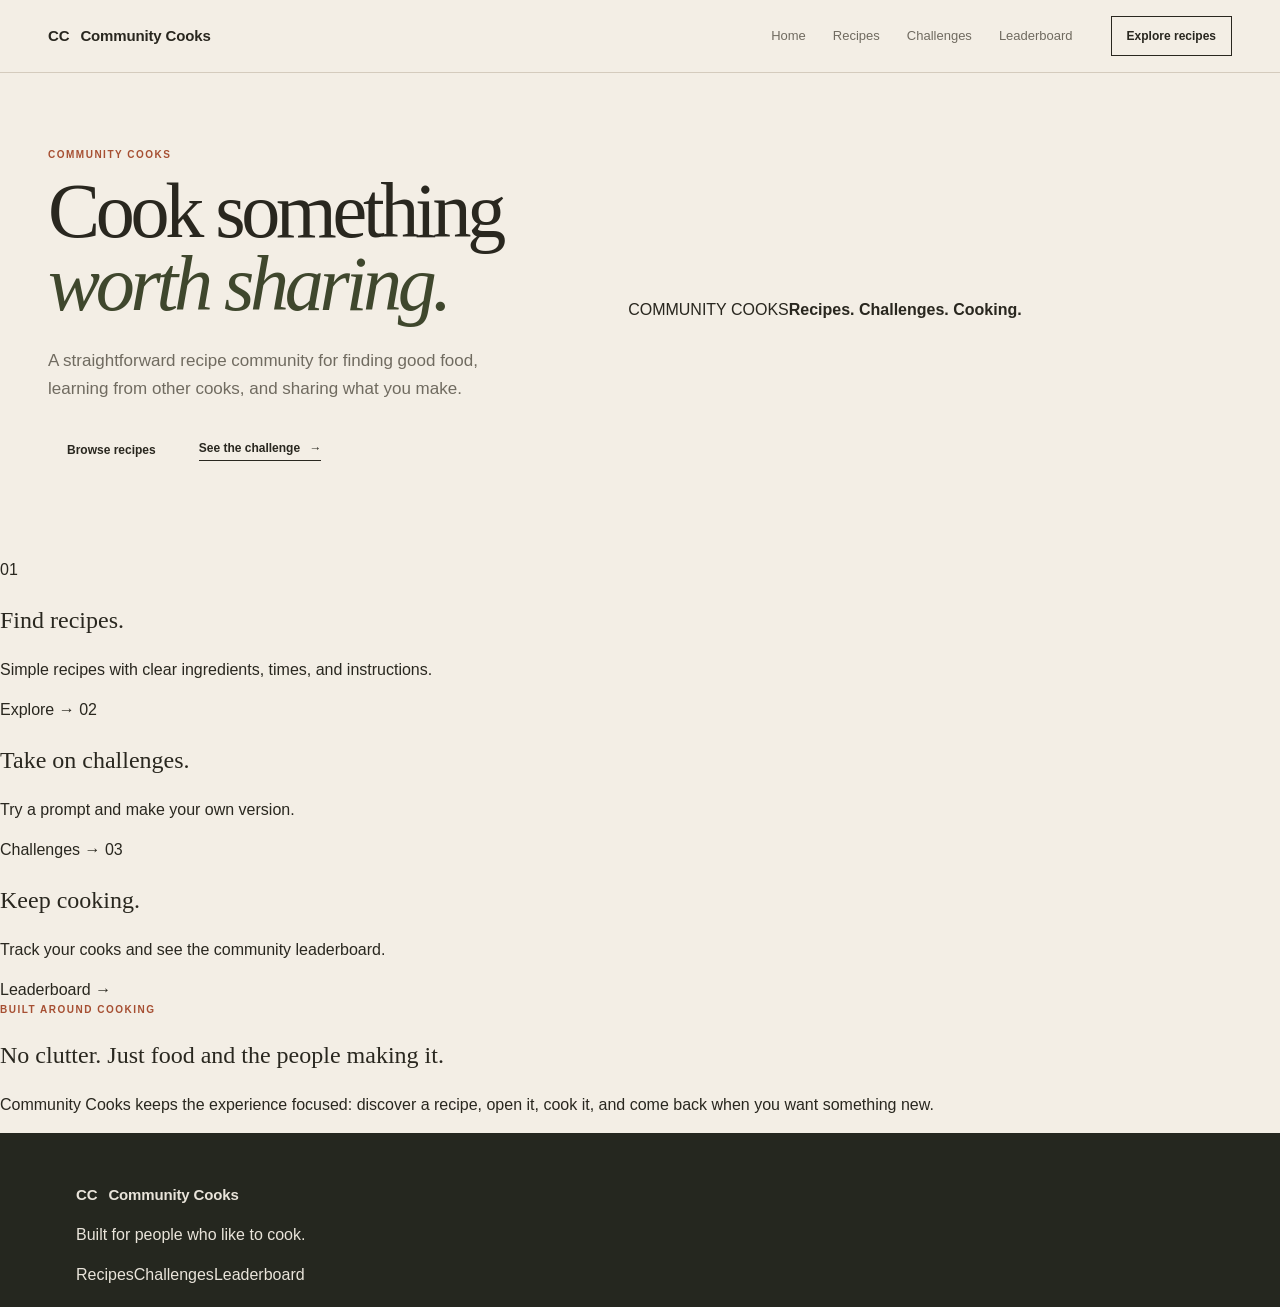
==== commit 60a1a24c: "Rebuild Community Cooks as a vanilla multi-page site" ====
--- a/index.html
+++ b/index.html
@@ -2,156 +2,47 @@
 <html lang="en">
 <head>
 <meta charset="utf-8">
-<meta name="viewport" content="width=device-width, initial-scale=1">
-<meta name="description" content="Community Cooks is a cooking community built around recipes, challenges, and the people who make them.">
-<title>Community Cooks | Cook together. Get better together.</title>
+<meta name="viewport" content="width=device-width,initial-scale=1">
+<meta name="description" content="Community Cooks is a recipe community built by cooks, for cooks.">
+<title>Community Cooks | Home</title>
 <link rel="stylesheet" href="styles.css">
 </head>
-<body>
+<body class="home-page">
 <header class="site-header">
   <div class="header-inner">
-    <a class="wordmark" href="#home" aria-label="Community Cooks home"><span class="mark">CC</span><span>Community Cooks</span></a>
+    <a class="wordmark" href="index.html"><span class="dragon-mark">CC</span><span>Community Cooks</span></a>
     <nav class="main-nav" aria-label="Primary navigation">
-      <a href="#discover">Discover</a>
-      <a href="#challenges">Challenges</a>
-      <a href="#leaderboard">Leaderboard</a>
+      <a class="active" href="index.html">Home</a><a href="discover.html">Recipes</a><a href="challenges.html">Challenges</a><a href="leaderboard.html">Leaderboard</a>
     </nav>
-    <button class="header-action" type="button" data-open-recipe>Share a recipe</button>
+    <a class="header-action" href="discover.html">Explore recipes</a>
   </div>
 </header>
-
-<main id="home">
+<main>
   <section class="hero">
     <div class="hero-copy">
-      <p class="eyebrow">A cooking community for real people</p>
-      <h1>Good food gets<br><em>better together.</em></h1>
-      <p class="hero-lede">Find recipes worth making, cook alongside your community, and turn everyday meals into something you can be proud of.</p>
-      <div class="hero-actions">
-        <a class="button button-dark" href="#discover">Explore recipes</a>
-        <a class="text-link" href="#challenges">See this week's challenge <span>→</span></a>
+      <p class="eyebrow">Community Cooks</p>
+      <h1>Cook something<br><em>worth sharing.</em></h1>
+      <p class="hero-lede">A straightforward recipe community for finding good food, learning from other cooks, and sharing what you make.</p>
+      <div class="hero-actions"><a class="button button-blue" href="discover.html">Browse recipes</a><a class="text-link" href="challenges.html">See the challenge <span>→</span></a></div>
+    </div>
+    <div class="hero-art" aria-label="Dragon illustration">
+      <div class="dragon-glow"></div>
+      <div class="dragon-silhouette">
+        <span class="dragon-head"></span><span class="dragon-body"></span><span class="dragon-wing wing-one"></span><span class="dragon-wing wing-two"></span><span class="dragon-tail"></span>
       </div>
-      <div class="hero-note"><span class="live-dot"></span><span><strong>1,248 cooks</strong> are active this week</span></div>
-    </div>
-    <div class="hero-visual">
-      <img src="https://images.unsplash.com/photo-1547592180-85f173990554?auto=format&fit=crop&w=1200&q=85" alt="A colorful bowl of fresh vegetables and grains">
-      <div class="recipe-float"><span class="float-label">Community pick</span><strong>Weeknight Grain Bowl</strong><span>28 cooks made it this week</span></div>
+      <div class="hero-art-copy"><span>COMMUNITY COOKS</span><strong>Recipes. Challenges. Cooking.</strong></div>
     </div>
   </section>
-
-  <section class="proof-strip" aria-label="Community activity">
-    <div><strong>4.9</strong><span>average recipe rating</span></div>
-    <div><strong>6.2k</strong><span>recipes shared</span></div>
-    <div><strong>31k</strong><span>meals cooked</span></div>
-    <div><strong>82%</strong><span>return after their first cook</span></div>
+  <section class="feature-grid">
+    <a class="feature-card feature-large" href="discover.html"><span class="feature-number">01</span><h2>Find recipes.</h2><p>Simple recipes with clear ingredients, times, and instructions.</p><span class="card-link">Explore →</span></a>
+    <a class="feature-card" href="challenges.html"><span class="feature-number">02</span><h2>Take on challenges.</h2><p>Try a prompt and make your own version.</p><span class="card-link">Challenges →</span></a>
+    <a class="feature-card" href="leaderboard.html"><span class="feature-number">03</span><h2>Keep cooking.</h2><p>Track your cooks and see the community leaderboard.</p><span class="card-link">Leaderboard →</span></a>
   </section>
-
-  <section class="section discover" id="discover">
-    <div class="section-heading">
-      <div><p class="eyebrow">Find your next meal</p><h2>Recipes people are actually cooking.</h2></div>
-      <button class="filter-toggle" id="filterToggle" type="button">Filters <span>+</span></button>
-    </div>
-    <div class="filter-row" id="filterRow">
-      <label class="search-box"><span class="sr-only">Search recipes</span><input id="searchInput" type="search" placeholder="Search recipes, ingredients, or cooks"><span>⌕</span></label>
-      <div class="chips" role="group" aria-label="Recipe filters">
-        <button class="chip active" type="button" data-filter="all">All recipes</button>
-        <button class="chip" type="button" data-filter="quick">Under 30 min</button>
-        <button class="chip" type="button" data-filter="vegetarian">Vegetarian</button>
-        <button class="chip" type="button" data-filter="budget">Budget friendly</button>
-      </div>
-    </div>
-    <div class="recipe-grid" id="recipeGrid"></div>
-    <p class="empty-state" id="emptyState" hidden>No recipes match that search. Try a different ingredient or filter.</p>
-  </section>
-
-  <section class="challenge-section" id="challenges">
-    <div class="challenge-art"><img src="https://images.unsplash.com/photo-1556911220-e15b29be8c8f?auto=format&fit=crop&w=1200&q=85" alt="Hands preparing ingredients on a kitchen counter"></div>
-    <div class="challenge-copy">
-      <p class="eyebrow">The weekly challenge</p>
-      <h2>Make the ordinary memorable.</h2>
-      <p>This week, take one familiar ingredient and make it the star. Share your version, see what other cooks made, and earn points for showing up.</p>
-      <div class="challenge-meta"><div><strong>5 days</strong><span>remaining</span></div><div><strong>642</strong><span>entries</span></div><div><strong>250 pts</strong><span>top prize</span></div></div>
-      <button class="button button-rust" id="joinChallenge" type="button">Join the challenge</button>
-      <p class="challenge-status" id="challengeStatus" aria-live="polite"></p>
-    </div>
-  </section>
-
-  <section class="section leaderboard" id="leaderboard">
-    <div class="section-heading">
-      <div><p class="eyebrow">Community momentum</p><h2>This week's cooks.</h2></div>
-      <span class="period-label">October 1 to October 7</span>
-    </div>
-    <div class="leaderboard-layout">
-      <div class="rank-list" id="rankList"></div>
-      <aside class="your-progress">
-        <p class="eyebrow">Your progress</p>
-        <div class="progress-head"><strong id="userPoints">180 pts</strong><span>Rising cook</span></div>
-        <div class="progress-bar"><span id="progressBar"></span></div>
-        <p id="progressText"><strong>70 pts</strong> until you reach Home Cook.</p>
-        <button class="button button-outline" id="cookNow" type="button">Log a cook</button>
-        <p class="progress-message" id="progressMessage" aria-live="polite"></p>
-      </aside>
-    </div>
-  </section>
-
-  <section class="section how-it-works">
-    <div class="section-heading"><div><p class="eyebrow">How it works</p><h2>Less scrolling. More cooking.</h2></div></div>
-    <div class="steps">
-      <article><span>01</span><h3>Choose something worth making</h3><p>Browse recipes with time, cost, dietary, and community signals that help you decide quickly.</p></article>
-      <article><span>02</span><h3>Cook it your way</h3><p>Save a recipe, follow the steps, and make notes so the next version is even better.</p></article>
-      <article><span>03</span><h3>Bring it back to the table</h3><p>Share what you made, earn points, and help another cook discover their next favorite.</p></article>
-    </div>
-  </section>
-
-  <section class="final-cta">
-    <div><p class="eyebrow">Your kitchen, your community</p><h2>There is always one more thing to cook.</h2></div>
-    <button class="button button-cream" type="button" data-open-recipe>Share your recipe</button>
+  <section class="home-intro">
+    <div><p class="eyebrow">Built around cooking</p><h2>No clutter. Just food and the people making it.</h2></div>
+    <p>Community Cooks keeps the experience focused: discover a recipe, open it, cook it, and come back when you want something new.</p>
   </section>
 </main>
-
-<footer class="site-footer">
-  <div class="footer-main">
-    <div>
-      <a class="wordmark footer-brand" href="#home"><span class="mark">CC</span><span>Community Cooks</span></a>
-      <p>A community built around the simple idea that cooking is better when you have people to share it with.</p>
-    </div>
-    <div class="footer-links">
-      <div><strong>Explore</strong><a href="#discover">Recipes</a><a href="#challenges">Challenges</a><a href="#leaderboard">Leaderboard</a></div>
-      <div><strong>Community</strong><a href="#home">About the project</a><a href="#discover">Cook together</a><a href="#challenges">Weekly challenge</a></div>
-    </div>
-  </div>
-  <div class="footer-bottom"><span>Community Cooks</span><span>Built for people who like to cook.</span></div>
-</footer>
-
-<div class="modal-backdrop" id="recipeModal" hidden>
-  <section class="modal" role="dialog" aria-modal="true" aria-labelledby="modalTitle">
-    <button class="modal-close" type="button" data-close-modal aria-label="Close recipe form">×</button>
-    <p class="eyebrow">Share something good</p><h2 id="modalTitle">Add your recipe.</h2>
-    <p class="modal-intro">A simple recipe is enough. The community can help it grow.</p>
-    <form id="recipeForm">
-      <label>Recipe name<input required name="name" placeholder="e.g. Crispy chili noodles"></label>
-      <div class="form-split">
-        <label>Time<input required name="time" type="number" min="1" placeholder="25"></label>
-        <label>Category<select name="category"><option value="quick">Quick</option><option value="vegetarian">Vegetarian</option><option value="budget">Budget friendly</option></select></label>
-      </div>
-      <label>Short description<textarea required name="description" rows="3" placeholder="What makes this recipe worth trying?"></textarea></label>
-      <button class="button button-dark" type="submit">Publish recipe</button>
-    </form>
-  </section>
-</div>
-
-<div class="cook-modal-backdrop" id="cookModal" hidden>
-  <section class="cook-modal" role="dialog" aria-modal="true" aria-labelledby="cookTitle">
-    <button class="modal-close" id="closeCook" type="button" aria-label="Close cook mode">×</button>
-    <p class="eyebrow">Cook mode</p>
-    <h2 id="cookTitle">Weeknight Grain Bowl</h2>
-    <p>Prep your ingredients, then work through the build one step at a time.</p>
-    <div class="cook-step"><span>1</span><strong>Roast</strong><p>Roast the vegetables until the edges are browned and tender.</p></div>
-    <div class="cook-step"><span>2</span><strong>Build</strong><p>Add warm grains, greens, roasted vegetables, and your dressing.</p></div>
-    <div class="cook-step"><span>3</span><strong>Finish</strong><p>Add herbs, seeds, and a squeeze of lemon before serving.</p></div>
-    <button class="button button-rust" id="finishCook" type="button">I cooked this</button>
-  </section>
-</div>
-
-<script src="app.js"></script>
+<footer class="site-footer"><div><a class="wordmark" href="index.html"><span class="dragon-mark">CC</span><span>Community Cooks</span></a><p>Built for people who like to cook.</p></div><nav><a href="discover.html">Recipes</a><a href="challenges.html">Challenges</a><a href="leaderboard.html">Leaderboard</a></nav></footer>
 </body>
 </html>
--- a/styles.css
+++ b/styles.css
@@ -1,5 +1,5 @@
 :root{--paper:#f3eee5;--paper-dark:#e7dfd2;--ink:#29271f;--muted:#706b60;--line:#d4cbbd;--olive:#5d6542;--olive-dark:#3f472d;--rust:#a64f32;--rust-dark:#813c27;--cream:#f7f1e6;--shadow:0 16px 38px rgba(55,45,32,.11);--serif:Georgia,"Times New Roman",serif;--sans:Arial,Helvetica,sans-serif}
-*{box-sizing:border-box}html{scroll-behavior:smooth}body{margin:0;background:var(--paper);color:var(--ink);font-family:var(--sans);line-height:1.5}body.modal-open{overflow:hidden}img{display:block;width:100%}button,input,textarea,select{font:inherit}button,a{-webkit-tap-highlight-color:transparent}a{color:inherit;text-decoration:none}button{cursor:pointer}.sr-only{position:absolute;width:1px;height:1px;padding:0;margin:-1px;overflow:hidden;clip:rect(0,0,0,0);white-space:nowrap;border:0}
+*{box-sizing:border-box}[hidden]{display:none!important}html{scroll-behavior:smooth;scroll-padding-top:86px}body{margin:0;background:var(--paper);color:var(--ink);font-family:var(--sans);line-height:1.5}body.modal-open{overflow:hidden}img{display:block;width:100%}button,input,textarea,select{font:inherit}button,a{-webkit-tap-highlight-color:transparent}a{color:inherit;text-decoration:none}button{cursor:pointer}.sr-only{position:absolute;width:1px;height:1px;padding:0;margin:-1px;overflow:hidden;clip:rect(0,0,0,0);white-space:nowrap;border:0}
 .site-header{border-bottom:1px solid var(--line);background:rgba(243,238,229,.96);position:sticky;top:0;z-index:20}.header-inner{max-width:1240px;margin:auto;padding:16px 28px;display:flex;align-items:center;gap:38px}.wordmark{display:inline-flex;align-items:center;gap:11px;font-size:15px;font-weight:700;letter-spacing:-.01em}.mark{width:32px;height:32px;display:grid;place-items:center;background:var(--olive);color:var(--cream);font-size:10px;letter-spacing:.06em}.main-nav{display:flex;gap:27px;margin-left:auto}.main-nav a{font-size:13px;color:var(--muted)}.main-nav a:hover{color:var(--ink)}.header-action{border:1px solid var(--ink);background:transparent;color:var(--ink);padding:10px 15px;font-weight:700;font-size:12px}.header-action:hover{background:var(--ink);color:var(--cream)}
 .hero{max-width:1240px;margin:auto;padding:74px 28px 86px;display:grid;grid-template-columns:.91fr 1.09fr;gap:76px;align-items:center}.hero-copy{max-width:540px}.eyebrow{margin:0 0 13px;text-transform:uppercase;letter-spacing:.15em;font-size:10px;font-weight:700;color:var(--rust)}h1,h2,h3{font-family:var(--serif);font-weight:400}h1{margin:0;font-size:clamp(54px,6.1vw,88px);line-height:.93;letter-spacing:-.055em}h1 em{color:var(--olive-dark);font-style:italic}.hero-lede{max-width:485px;margin:27px 0 25px;font-size:17px;color:var(--muted);line-height:1.65}.hero-actions{display:flex;align-items:center;gap:24px}.button{border:0;padding:13px 19px;font-weight:700;font-size:12px;transition:transform .18s ease,background .18s ease}.button:hover{transform:translateY(-2px)}.button-dark{background:var(--ink);color:var(--cream)}.button-rust{background:var(--rust);color:var(--cream)}.button-rust:hover{background:var(--rust-dark)}.button-outline{background:transparent;border:1px solid var(--ink);color:var(--ink)}.button-cream{background:var(--cream);color:var(--ink)}.text-link{font-size:12px;font-weight:700;border-bottom:1px solid var(--ink);padding-bottom:3px}.text-link span{margin-left:6px}.hero-note{display:flex;align-items:center;gap:8px;margin-top:35px;color:var(--muted);font-size:11px}.hero-note strong{color:var(--ink)}.live-dot{width:7px;height:7px;border-radius:50%;background:var(--olive)}
 .hero-visual{position:relative}.hero-visual>img{height:575px;object-fit:cover;object-position:center}.recipe-float{position:absolute;left:-31px;bottom:28px;width:250px;background:var(--cream);padding:20px 21px;box-shadow:var(--shadow)}.float-label{display:block;color:var(--rust);font-size:9px;text-transform:uppercase;letter-spacing:.13em;font-weight:700;margin-bottom:7px}.recipe-float strong{display:block;font-family:var(--serif);font-size:21px;font-weight:400}.recipe-float span:last-child{display:block;color:var(--muted);font-size:11px;margin-top:6px}
@@ -11,6 +11,6 @@
 .how-it-works{border-top:1px solid var(--line)}.steps{display:grid;grid-template-columns:repeat(3,1fr);gap:0;border-top:1px solid var(--line)}.steps article{padding:27px 28px 20px 0;border-right:1px solid var(--line);margin-right:28px}.steps article:last-child{border-right:0;margin-right:0}.steps span{color:var(--rust);font-size:10px;font-weight:700}.steps h3{font-size:25px;line-height:1.05;margin:19px 0 10px;max-width:250px}.steps p{color:var(--muted);font-size:12px;line-height:1.65;max-width:285px}
 .final-cta{background:var(--rust);color:var(--cream);padding:65px max(28px,calc((100vw - 1128px)/2));display:flex;justify-content:space-between;align-items:center;gap:30px}.final-cta .eyebrow{color:#f0c3ad}.final-cta h2{max-width:620px}
 .site-footer{background:#25271f;color:#e9e4da;padding:50px max(28px,calc((100vw - 1128px)/2)) 20px}.footer-main{display:flex;justify-content:space-between;gap:50px;padding-bottom:45px}.footer-brand{color:#f2eee5}.footer-main>div:first-child>p{color:#aaa89f;max-width:340px;font-size:11px;line-height:1.7;margin-top:17px}.footer-links{display:flex;gap:70px}.footer-links div{display:flex;flex-direction:column;gap:9px;min-width:100px}.footer-links strong{font-size:10px;text-transform:uppercase;letter-spacing:.12em;margin-bottom:5px;color:#e8c8b8}.footer-links a{font-size:11px;color:#aaa89f}.footer-links a:hover{color:#f2eee5}.footer-bottom{border-top:1px solid #484940;padding-top:17px;display:flex;justify-content:space-between;color:#7f8078;font-size:9px;text-transform:uppercase;letter-spacing:.08em}
-.modal-backdrop,.cook-modal-backdrop{position:fixed;inset:0;z-index:50;background:rgba(39,37,30,.63);display:grid;place-items:center;padding:20px}.modal,.cook-modal{width:min(520px,100%);background:var(--cream);padding:37px;position:relative;box-shadow:var(--shadow)}.modal h2,.cook-modal h2{font-size:42px;line-height:1;margin:0 0 10px}.modal-intro{color:var(--muted);font-size:12px;margin:0 0 25px}.modal-close{position:absolute;top:15px;right:16px;border:0;background:transparent;font-size:24px;color:var(--muted)}.modal form{display:grid;gap:17px}.modal label{display:grid;gap:7px;font-size:10px;font-weight:700;text-transform:uppercase;letter-spacing:.08em}.modal input,.modal textarea,.modal select{width:100%;border:1px solid var(--line);background:var(--paper);padding:11px;outline:0;color:var(--ink);resize:vertical}.modal input:focus,.modal textarea:focus,.modal select:focus{border-color:var(--olive)}.form-split{display:grid;grid-template-columns:1fr 1fr;gap:15px}.cook-modal{width:min(580px,100%)}.cook-modal>p:not(.eyebrow){color:var(--muted);font-size:12px;margin-bottom:25px}.cook-step{display:grid;grid-template-columns:38px 1fr;grid-template-rows:auto auto;column-gap:12px;row-gap:3px;border-top:1px solid var(--line);padding:18px 0}.cook-step span{grid-row:1 / span 2;display:grid;place-items:start center;color:var(--rust);font-family:var(--serif);font-size:18px;font-weight:400;padding-top:1px}.cook-step strong{grid-column:2;font-family:var(--serif);font-size:22px;font-weight:400;line-height:1.1}.cook-step p{grid-column:2;color:var(--muted);font-size:11px;line-height:1.55;margin:0}.cook-modal #finishCook{margin-top:16px}.recipe-cook-button{margin-top:15px;border:1px solid var(--line);background:transparent;color:var(--ink);padding:9px 11px;font-size:10px;font-weight:700;text-transform:uppercase;letter-spacing:.06em}.recipe-cook-button:hover{background:var(--ink);color:var(--cream);border-color:var(--ink)}.recipe-card:focus-visible{outline:2px solid var(--olive);outline-offset:4px}
+.modal-backdrop,.cook-modal-backdrop{position:fixed;inset:0;z-index:50;background:rgba(39,37,30,.63);display:grid;place-items:center;padding:20px}.modal,.cook-modal{width:min(520px,100%);background:var(--cream);padding:37px;position:relative;box-shadow:var(--shadow)}.modal h2,.cook-modal h2{font-size:42px;line-height:1;margin:0 0 10px}.modal-intro{color:var(--muted);font-size:12px;margin:0 0 25px}.modal-close{position:absolute;top:15px;right:16px;border:0;background:transparent;font-size:24px;color:var(--muted)}.modal form{display:grid;gap:17px}.modal label{display:grid;gap:7px;font-size:10px;font-weight:700;text-transform:uppercase;letter-spacing:.08em}.modal input,.modal textarea,.modal select{width:100%;border:1px solid var(--line);background:var(--paper);padding:11px;outline:0;color:var(--ink);resize:vertical}.modal input:focus,.modal textarea:focus,.modal select:focus{border-color:var(--olive)}.form-split{display:grid;grid-template-columns:1fr 1fr;gap:15px}.cook-modal{width:min(580px,100%)}.cook-modal>p:not(.eyebrow){color:var(--muted);font-size:12px;margin-bottom:25px}.cook-step{display:grid;grid-template-columns:38px 1fr;grid-template-rows:auto auto;column-gap:12px;row-gap:3px;border-top:1px solid var(--line);padding:18px 0}.cook-step span{grid-row:1 / span 2;display:grid;place-items:start center;color:var(--rust);font-family:var(--serif);font-size:18px;font-weight:400;padding-top:1px}.cook-step strong{grid-column:2;font-family:var(--serif);font-size:22px;font-weight:400;line-height:1.1}.cook-step p{grid-column:2;color:var(--muted);font-size:11px;line-height:1.55;margin:0}.cook-modal #finishCook{margin-top:16px;min-width:130px}.recipe-cook-button{margin-top:15px;border:1px solid var(--line);background:transparent;color:var(--ink);padding:9px 11px;font-size:10px;font-weight:700;text-transform:uppercase;letter-spacing:.06em}.recipe-cook-button:hover{background:var(--ink);color:var(--cream);border-color:var(--ink)}.recipe-card:focus-visible{outline:2px solid var(--olive);outline-offset:4px}
 @media(max-width:900px){.hero{grid-template-columns:1fr;gap:45px;padding-top:52px}.hero-copy{max-width:650px}.hero-visual>img{height:470px}.recipe-float{left:18px}.recipe-grid{grid-template-columns:repeat(2,1fr)}.challenge-section{grid-template-columns:1fr}.challenge-art img{min-height:350px;max-height:430px}.leaderboard-layout{grid-template-columns:1fr}}
 @media(max-width:680px){.header-inner{padding:13px 17px;gap:15px}.main-nav{display:none}.header-action{margin-left:auto;padding:9px 10px}.hero{padding:42px 17px 60px}h1{font-size:55px}.hero-lede{font-size:15px}.hero-actions{flex-direction:column;align-items:flex-start;gap:17px}.hero-visual>img{height:390px}.recipe-float{left:10px;bottom:10px;width:225px}.proof-strip{grid-template-columns:1fr 1fr;margin:0 17px}.proof-strip div:nth-child(2){border-right:0}.proof-strip div:nth-child(-n+2){border-bottom:1px solid var(--line)}.section{padding:75px 17px}.section-heading{align-items:flex-start;flex-direction:column}.filter-toggle{display:block}.filter-row{display:none;flex-direction:column;align-items:stretch}.filter-row.open{display:flex}.search-box{width:100%}.chips{justify-content:flex-start}.recipe-grid{grid-template-columns:1fr}.recipe-image{height:300px}.challenge-section{margin:0 17px}.challenge-copy{padding:45px 28px}.challenge-art img{min-height:290px}.rank-row{grid-template-columns:32px 1fr auto}.rank-cooks{display:none}.steps{grid-template-columns:1fr}.steps article{border-right:0;border-bottom:1px solid var(--line);margin:0;padding:25px 0}.steps article:last-child{border-bottom:0}.final-cta{padding:52px 22px;flex-direction:column;align-items:flex-start}.footer-main{flex-direction:column}.footer-links{gap:45px}.footer-bottom{flex-direction:column;gap:8px}.modal,.cook-modal{padding:30px 23px}.modal h2,.cook-modal h2{font-size:36px}}
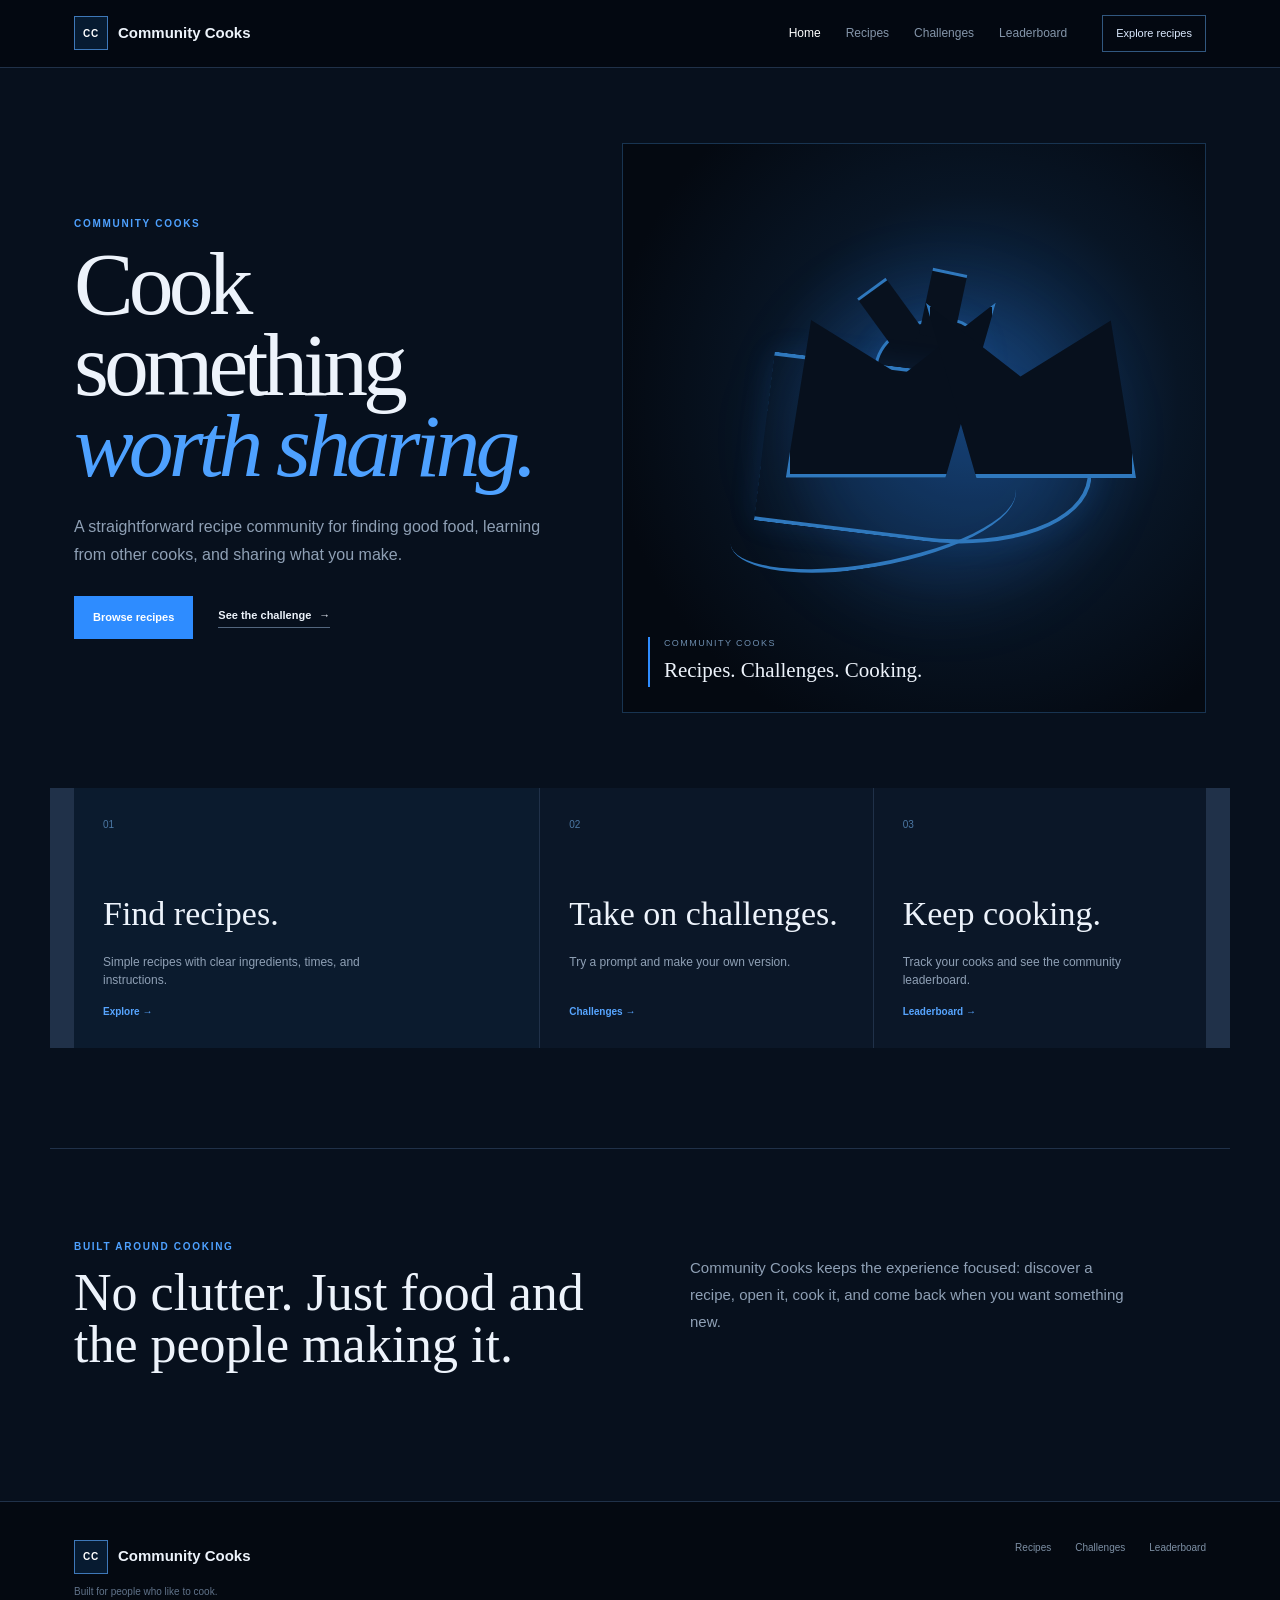
==== commit 762d5135: "Rebuild Community Cooks as a vanilla multi-page site" ====
--- a/index.html
+++ b/index.html
@@ -1,48 +1 @@
-<!doctype html>
-<html lang="en">
-<head>
-<meta charset="utf-8">
-<meta name="viewport" content="width=device-width,initial-scale=1">
-<meta name="description" content="Community Cooks is a recipe community built by cooks, for cooks.">
-<title>Community Cooks | Home</title>
-<link rel="stylesheet" href="styles.css">
-</head>
-<body class="home-page">
-<header class="site-header">
-  <div class="header-inner">
-    <a class="wordmark" href="index.html"><span class="dragon-mark">CC</span><span>Community Cooks</span></a>
-    <nav class="main-nav" aria-label="Primary navigation">
-      <a class="active" href="index.html">Home</a><a href="discover.html">Recipes</a><a href="challenges.html">Challenges</a><a href="leaderboard.html">Leaderboard</a>
-    </nav>
-    <a class="header-action" href="discover.html">Explore recipes</a>
-  </div>
-</header>
-<main>
-  <section class="hero">
-    <div class="hero-copy">
-      <p class="eyebrow">Community Cooks</p>
-      <h1>Cook something<br><em>worth sharing.</em></h1>
-      <p class="hero-lede">A straightforward recipe community for finding good food, learning from other cooks, and sharing what you make.</p>
-      <div class="hero-actions"><a class="button button-blue" href="discover.html">Browse recipes</a><a class="text-link" href="challenges.html">See the challenge <span>→</span></a></div>
-    </div>
-    <div class="hero-art" aria-label="Dragon illustration">
-      <div class="dragon-glow"></div>
-      <div class="dragon-silhouette">
-        <span class="dragon-head"></span><span class="dragon-body"></span><span class="dragon-wing wing-one"></span><span class="dragon-wing wing-two"></span><span class="dragon-tail"></span>
-      </div>
-      <div class="hero-art-copy"><span>COMMUNITY COOKS</span><strong>Recipes. Challenges. Cooking.</strong></div>
-    </div>
-  </section>
-  <section class="feature-grid">
-    <a class="feature-card feature-large" href="discover.html"><span class="feature-number">01</span><h2>Find recipes.</h2><p>Simple recipes with clear ingredients, times, and instructions.</p><span class="card-link">Explore →</span></a>
-    <a class="feature-card" href="challenges.html"><span class="feature-number">02</span><h2>Take on challenges.</h2><p>Try a prompt and make your own version.</p><span class="card-link">Challenges →</span></a>
-    <a class="feature-card" href="leaderboard.html"><span class="feature-number">03</span><h2>Keep cooking.</h2><p>Track your cooks and see the community leaderboard.</p><span class="card-link">Leaderboard →</span></a>
-  </section>
-  <section class="home-intro">
-    <div><p class="eyebrow">Built around cooking</p><h2>No clutter. Just food and the people making it.</h2></div>
-    <p>Community Cooks keeps the experience focused: discover a recipe, open it, cook it, and come back when you want something new.</p>
-  </section>
-</main>
-<footer class="site-footer"><div><a class="wordmark" href="index.html"><span class="dragon-mark">CC</span><span>Community Cooks</span></a><p>Built for people who like to cook.</p></div><nav><a href="discover.html">Recipes</a><a href="challenges.html">Challenges</a><a href="leaderboard.html">Leaderboard</a></nav></footer>
-</body>
-</html>+<!doctype html><html lang="en"><head><meta charset="utf-8"><meta name="viewport" content="width=device-width,initial-scale=1"><meta name="description" content="Community Cooks is a recipe community built by cooks, for cooks."><title>Community Cooks | Home</title><link rel="stylesheet" href="styles.css"></head><body class="home-page"><header class="site-header"><div class="header-inner"><a class="wordmark" href="index.html"><span class="dragon-mark">CC</span><span>Community Cooks</span></a><nav class="main-nav"><a class="active" href="index.html">Home</a><a href="discover.html">Recipes</a><a href="challenges.html">Challenges</a><a href="leaderboard.html">Leaderboard</a></nav><a class="header-action" href="discover.html">Explore recipes</a></div></header><main><section class="hero"><div class="hero-copy"><p class="eyebrow">Community Cooks</p><h1>Cook something<br><em>worth sharing.</em></h1><p class="hero-lede">A straightforward recipe community for finding good food, learning from other cooks, and sharing what you make.</p><div class="hero-actions"><a class="button button-blue" href="discover.html">Browse recipes</a><a class="text-link" href="challenges.html">See the challenge <span>→</span></a></div></div><div class="hero-art"><div class="dragon-glow"></div><div class="dragon-silhouette"><span class="dragon-head"></span><span class="dragon-body"></span><span class="dragon-wing wing-one"></span><span class="dragon-wing wing-two"></span><span class="dragon-tail"></span></div><div class="hero-art-copy"><span>COMMUNITY COOKS</span><strong>Recipes. Challenges. Cooking.</strong></div></div></section><section class="feature-grid"><a class="feature-card feature-large" href="discover.html"><span class="feature-number">01</span><h2>Find recipes.</h2><p>Simple recipes with clear ingredients, times, and instructions.</p><span class="card-link">Explore →</span></a><a class="feature-card" href="challenges.html"><span class="feature-number">02</span><h2>Take on challenges.</h2><p>Try a prompt and make your own version.</p><span class="card-link">Challenges →</span></a><a class="feature-card" href="leaderboard.html"><span class="feature-number">03</span><h2>Keep cooking.</h2><p>Track your cooks and see the community leaderboard.</p><span class="card-link">Leaderboard →</span></a></section><section class="home-intro"><div><p class="eyebrow">Built around cooking</p><h2>No clutter. Just food and the people making it.</h2></div><p>Community Cooks keeps the experience focused: discover a recipe, open it, cook it, and come back when you want something new.</p></section></main><footer class="site-footer"><div><a class="wordmark" href="index.html"><span class="dragon-mark">CC</span><span>Community Cooks</span></a><p>Built for people who like to cook.</p></div><nav><a href="discover.html">Recipes</a><a href="challenges.html">Challenges</a><a href="leaderboard.html">Leaderboard</a></nav></footer></body></html>
--- a/styles.css
+++ b/styles.css
@@ -1,16 +1,13 @@
-:root{--paper:#f3eee5;--paper-dark:#e7dfd2;--ink:#29271f;--muted:#706b60;--line:#d4cbbd;--olive:#5d6542;--olive-dark:#3f472d;--rust:#a64f32;--rust-dark:#813c27;--cream:#f7f1e6;--shadow:0 16px 38px rgba(55,45,32,.11);--serif:Georgia,"Times New Roman",serif;--sans:Arial,Helvetica,sans-serif}
-*{box-sizing:border-box}[hidden]{display:none!important}html{scroll-behavior:smooth;scroll-padding-top:86px}body{margin:0;background:var(--paper);color:var(--ink);font-family:var(--sans);line-height:1.5}body.modal-open{overflow:hidden}img{display:block;width:100%}button,input,textarea,select{font:inherit}button,a{-webkit-tap-highlight-color:transparent}a{color:inherit;text-decoration:none}button{cursor:pointer}.sr-only{position:absolute;width:1px;height:1px;padding:0;margin:-1px;overflow:hidden;clip:rect(0,0,0,0);white-space:nowrap;border:0}
-.site-header{border-bottom:1px solid var(--line);background:rgba(243,238,229,.96);position:sticky;top:0;z-index:20}.header-inner{max-width:1240px;margin:auto;padding:16px 28px;display:flex;align-items:center;gap:38px}.wordmark{display:inline-flex;align-items:center;gap:11px;font-size:15px;font-weight:700;letter-spacing:-.01em}.mark{width:32px;height:32px;display:grid;place-items:center;background:var(--olive);color:var(--cream);font-size:10px;letter-spacing:.06em}.main-nav{display:flex;gap:27px;margin-left:auto}.main-nav a{font-size:13px;color:var(--muted)}.main-nav a:hover{color:var(--ink)}.header-action{border:1px solid var(--ink);background:transparent;color:var(--ink);padding:10px 15px;font-weight:700;font-size:12px}.header-action:hover{background:var(--ink);color:var(--cream)}
-.hero{max-width:1240px;margin:auto;padding:74px 28px 86px;display:grid;grid-template-columns:.91fr 1.09fr;gap:76px;align-items:center}.hero-copy{max-width:540px}.eyebrow{margin:0 0 13px;text-transform:uppercase;letter-spacing:.15em;font-size:10px;font-weight:700;color:var(--rust)}h1,h2,h3{font-family:var(--serif);font-weight:400}h1{margin:0;font-size:clamp(54px,6.1vw,88px);line-height:.93;letter-spacing:-.055em}h1 em{color:var(--olive-dark);font-style:italic}.hero-lede{max-width:485px;margin:27px 0 25px;font-size:17px;color:var(--muted);line-height:1.65}.hero-actions{display:flex;align-items:center;gap:24px}.button{border:0;padding:13px 19px;font-weight:700;font-size:12px;transition:transform .18s ease,background .18s ease}.button:hover{transform:translateY(-2px)}.button-dark{background:var(--ink);color:var(--cream)}.button-rust{background:var(--rust);color:var(--cream)}.button-rust:hover{background:var(--rust-dark)}.button-outline{background:transparent;border:1px solid var(--ink);color:var(--ink)}.button-cream{background:var(--cream);color:var(--ink)}.text-link{font-size:12px;font-weight:700;border-bottom:1px solid var(--ink);padding-bottom:3px}.text-link span{margin-left:6px}.hero-note{display:flex;align-items:center;gap:8px;margin-top:35px;color:var(--muted);font-size:11px}.hero-note strong{color:var(--ink)}.live-dot{width:7px;height:7px;border-radius:50%;background:var(--olive)}
-.hero-visual{position:relative}.hero-visual>img{height:575px;object-fit:cover;object-position:center}.recipe-float{position:absolute;left:-31px;bottom:28px;width:250px;background:var(--cream);padding:20px 21px;box-shadow:var(--shadow)}.float-label{display:block;color:var(--rust);font-size:9px;text-transform:uppercase;letter-spacing:.13em;font-weight:700;margin-bottom:7px}.recipe-float strong{display:block;font-family:var(--serif);font-size:21px;font-weight:400}.recipe-float span:last-child{display:block;color:var(--muted);font-size:11px;margin-top:6px}
-.proof-strip{border-top:1px solid var(--line);border-bottom:1px solid var(--line);display:grid;grid-template-columns:repeat(4,1fr);max-width:1184px;margin:0 auto}.proof-strip div{padding:26px 24px;border-right:1px solid var(--line)}.proof-strip div:last-child{border-right:0}.proof-strip strong{display:block;font-family:var(--serif);font-size:31px;font-weight:400}.proof-strip span{color:var(--muted);font-size:10px;text-transform:uppercase;letter-spacing:.08em}
-.section{max-width:1184px;margin:auto;padding:104px 28px}.section-heading{display:flex;justify-content:space-between;align-items:end;gap:20px;margin-bottom:34px}.section-heading h2,.challenge-copy h2,.final-cta h2{margin:0;font-size:clamp(38px,4vw,55px);line-height:1;letter-spacing:-.035em}.filter-toggle{display:none;border:1px solid var(--line);background:transparent;padding:9px 13px;font-size:11px}.filter-row{display:flex;align-items:center;justify-content:space-between;gap:18px;margin-bottom:29px}.search-box{width:330px;position:relative}.search-box input{width:100%;border:0;border-bottom:1px solid var(--ink);background:transparent;padding:11px 28px 11px 0;outline:0;color:var(--ink);font-size:13px}.search-box input::placeholder{color:#989084}.search-box>span:last-child{position:absolute;right:3px;top:8px;font-size:19px}.chips{display:flex;gap:8px;flex-wrap:wrap;justify-content:flex-end}.chip{border:1px solid var(--line);background:transparent;padding:8px 12px;color:var(--muted);font-size:10px}.chip:hover,.chip.active{border-color:var(--olive);color:var(--olive-dark);background:#e8e8dc}
-.recipe-grid{display:grid;grid-template-columns:repeat(3,1fr);gap:22px}.recipe-card{min-width:0}.recipe-image{height:275px;overflow:hidden;position:relative;background:var(--paper-dark)}.recipe-image img{height:100%;object-fit:cover;transition:transform .4s ease}.recipe-card:hover .recipe-image img{transform:scale(1.025)}.recipe-tag{position:absolute;left:13px;top:13px;background:var(--cream);color:var(--ink);padding:6px 8px;font-size:9px;text-transform:uppercase;letter-spacing:.09em;font-weight:700}.save-button{position:absolute;right:12px;top:12px;width:32px;height:32px;border:0;background:var(--cream);font-size:16px;color:var(--ink)}.save-button.saved{background:var(--rust);color:var(--cream)}.recipe-info{padding:16px 2px 8px}.recipe-topline{display:flex;justify-content:space-between;gap:10px;color:var(--muted);font-size:10px}.recipe-info h3{font-size:25px;margin:7px 0 6px;line-height:1.05}.recipe-info p{margin:0 0 13px;color:var(--muted);font-size:12px;line-height:1.55}.recipe-byline{display:flex;align-items:center;gap:8px;font-size:10px;color:var(--muted)}.avatar{width:23px;height:23px;display:grid;place-items:center;background:var(--olive);color:var(--cream);font-size:9px;font-weight:700;border-radius:50%}.empty-state{padding:50px 0;color:var(--muted)}
-.challenge-section{max-width:1184px;margin:10px auto 0;display:grid;grid-template-columns:1fr 1fr;background:var(--olive-dark);color:var(--cream)}.challenge-art img{height:100%;min-height:530px;object-fit:cover}.challenge-copy{padding:75px 70px}.challenge-copy .eyebrow{color:#d7a287}.challenge-copy h2{max-width:430px}.challenge-copy>p:not(.eyebrow):not(.challenge-status){max-width:430px;color:#d8d6cc;margin:24px 0 30px;font-size:14px;line-height:1.75}.challenge-meta{display:flex;gap:30px;margin-bottom:34px;border-top:1px solid rgba(247,241,230,.25);padding-top:20px}.challenge-meta strong{display:block;font-family:var(--serif);font-size:25px;font-weight:400}.challenge-meta span{display:block;color:#bbb9af;font-size:9px;text-transform:uppercase;letter-spacing:.09em;margin-top:2px}.challenge-status{color:#e6d9a5;font-size:11px;margin:12px 0 0;min-height:17px}
-.leaderboard{padding-bottom:92px}.period-label{color:var(--muted);font-size:10px;text-transform:uppercase;letter-spacing:.08em}.leaderboard-layout{display:grid;grid-template-columns:1.35fr .65fr;gap:55px}.rank-list{border-top:1px solid var(--line)}.rank-row{display:grid;grid-template-columns:48px 1fr auto auto;gap:14px;align-items:center;border-bottom:1px solid var(--line);padding:17px 4px}.rank-number{font-family:var(--serif);font-size:20px;color:var(--muted)}.rank-person{display:flex;align-items:center;gap:10px}.rank-person strong{font-size:12px}.rank-person span{display:block;font-size:9px;color:var(--muted)}.rank-cooks{font-size:10px;color:var(--muted)}.rank-points{font-weight:700;font-size:11px}.your-progress{background:var(--paper-dark);padding:27px;align-self:start}.progress-head{display:flex;justify-content:space-between;align-items:baseline;gap:10px}.progress-head strong{font-family:var(--serif);font-size:33px;font-weight:400}.progress-head span{color:var(--rust);text-transform:uppercase;font-size:9px;letter-spacing:.1em;font-weight:700}.progress-bar{height:5px;background:#cec5b7;margin:19px 0 11px}.progress-bar span{display:block;width:72%;height:100%;background:var(--olive);transition:width .3s ease}.your-progress>p:not(.eyebrow):not(.progress-message){color:var(--muted);font-size:10px;margin-bottom:19px}.progress-message{min-height:17px;color:var(--olive-dark);font-size:10px;margin:12px 0 0}
-.how-it-works{border-top:1px solid var(--line)}.steps{display:grid;grid-template-columns:repeat(3,1fr);gap:0;border-top:1px solid var(--line)}.steps article{padding:27px 28px 20px 0;border-right:1px solid var(--line);margin-right:28px}.steps article:last-child{border-right:0;margin-right:0}.steps span{color:var(--rust);font-size:10px;font-weight:700}.steps h3{font-size:25px;line-height:1.05;margin:19px 0 10px;max-width:250px}.steps p{color:var(--muted);font-size:12px;line-height:1.65;max-width:285px}
-.final-cta{background:var(--rust);color:var(--cream);padding:65px max(28px,calc((100vw - 1128px)/2));display:flex;justify-content:space-between;align-items:center;gap:30px}.final-cta .eyebrow{color:#f0c3ad}.final-cta h2{max-width:620px}
-.site-footer{background:#25271f;color:#e9e4da;padding:50px max(28px,calc((100vw - 1128px)/2)) 20px}.footer-main{display:flex;justify-content:space-between;gap:50px;padding-bottom:45px}.footer-brand{color:#f2eee5}.footer-main>div:first-child>p{color:#aaa89f;max-width:340px;font-size:11px;line-height:1.7;margin-top:17px}.footer-links{display:flex;gap:70px}.footer-links div{display:flex;flex-direction:column;gap:9px;min-width:100px}.footer-links strong{font-size:10px;text-transform:uppercase;letter-spacing:.12em;margin-bottom:5px;color:#e8c8b8}.footer-links a{font-size:11px;color:#aaa89f}.footer-links a:hover{color:#f2eee5}.footer-bottom{border-top:1px solid #484940;padding-top:17px;display:flex;justify-content:space-between;color:#7f8078;font-size:9px;text-transform:uppercase;letter-spacing:.08em}
-.modal-backdrop,.cook-modal-backdrop{position:fixed;inset:0;z-index:50;background:rgba(39,37,30,.63);display:grid;place-items:center;padding:20px}.modal,.cook-modal{width:min(520px,100%);background:var(--cream);padding:37px;position:relative;box-shadow:var(--shadow)}.modal h2,.cook-modal h2{font-size:42px;line-height:1;margin:0 0 10px}.modal-intro{color:var(--muted);font-size:12px;margin:0 0 25px}.modal-close{position:absolute;top:15px;right:16px;border:0;background:transparent;font-size:24px;color:var(--muted)}.modal form{display:grid;gap:17px}.modal label{display:grid;gap:7px;font-size:10px;font-weight:700;text-transform:uppercase;letter-spacing:.08em}.modal input,.modal textarea,.modal select{width:100%;border:1px solid var(--line);background:var(--paper);padding:11px;outline:0;color:var(--ink);resize:vertical}.modal input:focus,.modal textarea:focus,.modal select:focus{border-color:var(--olive)}.form-split{display:grid;grid-template-columns:1fr 1fr;gap:15px}.cook-modal{width:min(580px,100%)}.cook-modal>p:not(.eyebrow){color:var(--muted);font-size:12px;margin-bottom:25px}.cook-step{display:grid;grid-template-columns:38px 1fr;grid-template-rows:auto auto;column-gap:12px;row-gap:3px;border-top:1px solid var(--line);padding:18px 0}.cook-step span{grid-row:1 / span 2;display:grid;place-items:start center;color:var(--rust);font-family:var(--serif);font-size:18px;font-weight:400;padding-top:1px}.cook-step strong{grid-column:2;font-family:var(--serif);font-size:22px;font-weight:400;line-height:1.1}.cook-step p{grid-column:2;color:var(--muted);font-size:11px;line-height:1.55;margin:0}.cook-modal #finishCook{margin-top:16px;min-width:130px}.recipe-cook-button{margin-top:15px;border:1px solid var(--line);background:transparent;color:var(--ink);padding:9px 11px;font-size:10px;font-weight:700;text-transform:uppercase;letter-spacing:.06em}.recipe-cook-button:hover{background:var(--ink);color:var(--cream);border-color:var(--ink)}.recipe-card:focus-visible{outline:2px solid var(--olive);outline-offset:4px}
-@media(max-width:900px){.hero{grid-template-columns:1fr;gap:45px;padding-top:52px}.hero-copy{max-width:650px}.hero-visual>img{height:470px}.recipe-float{left:18px}.recipe-grid{grid-template-columns:repeat(2,1fr)}.challenge-section{grid-template-columns:1fr}.challenge-art img{min-height:350px;max-height:430px}.leaderboard-layout{grid-template-columns:1fr}}
-@media(max-width:680px){.header-inner{padding:13px 17px;gap:15px}.main-nav{display:none}.header-action{margin-left:auto;padding:9px 10px}.hero{padding:42px 17px 60px}h1{font-size:55px}.hero-lede{font-size:15px}.hero-actions{flex-direction:column;align-items:flex-start;gap:17px}.hero-visual>img{height:390px}.recipe-float{left:10px;bottom:10px;width:225px}.proof-strip{grid-template-columns:1fr 1fr;margin:0 17px}.proof-strip div:nth-child(2){border-right:0}.proof-strip div:nth-child(-n+2){border-bottom:1px solid var(--line)}.section{padding:75px 17px}.section-heading{align-items:flex-start;flex-direction:column}.filter-toggle{display:block}.filter-row{display:none;flex-direction:column;align-items:stretch}.filter-row.open{display:flex}.search-box{width:100%}.chips{justify-content:flex-start}.recipe-grid{grid-template-columns:1fr}.recipe-image{height:300px}.challenge-section{margin:0 17px}.challenge-copy{padding:45px 28px}.challenge-art img{min-height:290px}.rank-row{grid-template-columns:32px 1fr auto}.rank-cooks{display:none}.steps{grid-template-columns:1fr}.steps article{border-right:0;border-bottom:1px solid var(--line);margin:0;padding:25px 0}.steps article:last-child{border-bottom:0}.final-cta{padding:52px 22px;flex-direction:column;align-items:flex-start}.footer-main{flex-direction:column}.footer-links{gap:45px}.footer-bottom{flex-direction:column;gap:8px}.modal,.cook-modal{padding:30px 23px}.modal h2,.cook-modal h2{font-size:36px}}
+*{box-sizing:border-box}html{scroll-behavior:smooth}body{margin:0;background:#07101d;color:#edf3fb;font-family:Arial,Helvetica,sans-serif;line-height:1.5}a{color:inherit;text-decoration:none}button,input{font:inherit}button{cursor:pointer}.sr-only{position:absolute;width:1px;height:1px;padding:0;margin:-1px;overflow:hidden;clip:rect(0,0,0,0)}:root{--blue:#2e8cff;--blue-dark:#0e5bb7;--ink:#edf3fb;--muted:#8fa0b5;--line:#203149;--panel:#0b1728;--panel2:#0e1d31;--black:#040911}
+.site-header{position:sticky;top:0;z-index:10;background:rgba(4,9,17,.96);border-bottom:1px solid var(--line)}.header-inner{max-width:1180px;margin:auto;padding:15px 24px;display:flex;align-items:center;gap:35px}.wordmark{display:flex;align-items:center;gap:10px;font-size:15px;font-weight:700}.dragon-mark{width:34px;height:34px;border:1px solid #3e78b9;display:grid;place-items:center;color:#fff;background:#071b31;font-size:10px;letter-spacing:.08em}.main-nav{margin-left:auto;display:flex;gap:25px}.main-nav a{color:#8495aa;font-size:12px}.main-nav a:hover,.main-nav a.active{color:#fff}.header-action{border:1px solid #31577f;background:transparent;color:#dceaff;padding:9px 13px;font-size:11px}.header-action:hover{border-color:var(--blue);color:#fff}
+main{min-height:calc(100vh - 130px)}.hero{max-width:1180px;margin:auto;min-height:690px;padding:75px 24px;display:grid;grid-template-columns:.9fr 1.1fr;gap:70px;align-items:center}.eyebrow{margin:0 0 13px;color:#4ea1ff;font-size:10px;font-weight:700;letter-spacing:.17em;text-transform:uppercase}h1,h2,h3{font-family:Georgia,"Times New Roman",serif;font-weight:400}h1{font-size:clamp(58px,7vw,94px);line-height:.9;letter-spacing:-.055em;margin:0}h1 em,h2 em{color:#4ea1ff;font-style:italic}.hero-lede{max-width:500px;color:var(--muted);font-size:16px;line-height:1.75;margin:27px 0}.hero-actions{display:flex;align-items:center;gap:25px}.button{display:inline-block;border:0;padding:13px 19px;font-size:11px;font-weight:700}.button-blue{background:var(--blue);color:#fff}.button-blue:hover{background:#55a5ff}.text-link{font-size:11px;font-weight:700;border-bottom:1px solid #53677f;padding-bottom:4px}.text-link span{margin-left:5px}
+.hero-art{height:570px;position:relative;overflow:hidden;border:1px solid #183451;background:radial-gradient(circle at 60% 45%,#123967 0,#081525 44%,#040911 78%)}.dragon-glow{position:absolute;width:310px;height:310px;border-radius:50%;background:rgba(46,140,255,.13);filter:blur(35px);left:28%;top:25%}.dragon-silhouette{position:absolute;inset:0}.dragon-head{position:absolute;width:110px;height:82px;background:#08111e;border:3px solid #2f78bd;border-radius:55% 40% 45% 30%;left:43%;top:31%;transform:rotate(-12deg);box-shadow:0 0 30px rgba(46,140,255,.12)}.dragon-head:before,.dragon-head:after{content:"";position:absolute;background:#08111e;border-top:3px solid #2f78bd;width:35px;height:65px;top:-48px}.dragon-head:before{left:8px;transform:rotate(-24deg)}.dragon-head:after{right:8px;transform:rotate(24deg)}.dragon-body{position:absolute;width:330px;height:170px;border:4px solid #2f78bd;border-left:0;border-radius:0 70% 65% 0;left:24%;top:40%;transform:rotate(7deg);box-shadow:0 0 30px rgba(46,140,255,.12)}.dragon-wing{position:absolute;width:210px;height:175px;border:4px solid #2f78bd;background:#07101d;top:28%}.wing-one{left:28%;clip-path:polygon(0 100%,12% 10%,55% 42%,100% 0,76% 100%)}.wing-two{left:52%;transform:scaleX(-1);clip-path:polygon(0 100%,12% 10%,55% 42%,100% 0,76% 100%)}.dragon-tail{position:absolute;width:290px;height:100px;border-bottom:4px solid #2f78bd;border-radius:0 0 80% 60%;left:18%;top:57%;transform:rotate(-8deg)}.hero-art-copy{position:absolute;left:25px;bottom:25px;border-left:2px solid var(--blue);padding-left:14px}.hero-art-copy span{display:block;font-size:9px;letter-spacing:.16em;color:#6e8eaf}.hero-art-copy strong{display:block;margin-top:5px;font-family:Georgia,serif;font-size:21px;font-weight:400}
+.feature-grid{max-width:1180px;margin:0 auto 100px;padding:0 24px;display:grid;grid-template-columns:1.4fr 1fr 1fr;gap:1px;background:var(--line)}.feature-card{background:var(--panel);min-height:260px;padding:29px;display:flex;flex-direction:column}.feature-card:hover{background:#0d1d31}.feature-large{background:#0b1b2e}.feature-number{font-size:10px;color:#4c78a4}.feature-card h2{font-size:34px;line-height:1;margin:65px 0 10px}.feature-card p{color:var(--muted);font-size:12px;max-width:300px}.card-link{margin-top:auto;color:#57a5ff;font-size:10px;font-weight:700}
+.home-intro,.page-shell{max-width:1180px;margin:auto;padding:90px 24px}.home-intro{display:grid;grid-template-columns:1fr 1fr;gap:100px;border-top:1px solid var(--line);padding-bottom:130px}.home-intro h2{font-size:52px;line-height:1;margin:0}.home-intro>p{color:var(--muted);font-size:15px;line-height:1.8;max-width:450px}
+.page-heading{padding:25px 0 70px;border-bottom:1px solid var(--line)}.page-heading h1{font-size:76px}.page-heading>p:last-child{color:var(--muted);font-size:14px;margin-top:22px}
+.recipe-tools{display:flex;justify-content:space-between;gap:25px;align-items:end;padding:28px 0}.search-box{width:330px;position:relative}.search-box input{width:100%;background:transparent;color:#fff;border:0;border-bottom:1px solid #50627a;padding:11px 25px 11px 0;outline:0}.search-box>span:last-child{position:absolute;right:2px;top:8px}.chips{display:flex;gap:8px;flex-wrap:wrap}.chip{background:transparent;color:#8ea1b7;border:1px solid #2a3d55;padding:8px 12px;font-size:10px}.chip.active,.chip:hover{color:#fff;border-color:var(--blue)}.recipe-grid{display:grid;grid-template-columns:repeat(3,1fr);gap:35px 22px}.recipe-card{background:var(--panel);border:1px solid #182b43}.recipe-image{height:270px;overflow:hidden;position:relative}.recipe-image img{width:100%;height:100%;object-fit:cover;display:block}.recipe-tag{position:absolute;left:13px;top:13px;background:#06101d;border:1px solid #31577f;color:#a9d4ff;padding:5px 7px;font-size:9px;text-transform:uppercase;letter-spacing:.08em}.recipe-info{padding:19px}.recipe-topline{color:#7890aa;font-size:10px}.recipe-info h2{font-size:28px;line-height:1.05;margin:7px 0}.recipe-info p{color:var(--muted);font-size:12px;line-height:1.65}.creator{font-size:10px;color:#b7c8da;border-top:1px solid var(--line);padding-top:13px}.recipe-open{display:inline-block;margin-top:16px;color:#57a5ff;font-size:10px;font-weight:700}.empty-state{color:var(--muted);padding:60px 0}
+.recipe-page{max-width:1180px;margin:auto;padding:70px 24px}.recipe-hero{display:grid;grid-template-columns:1fr 1fr;gap:55px;align-items:start}.recipe-hero img{width:100%;height:550px;object-fit:cover}.recipe-details{padding-top:20px}.recipe-details h1{font-size:68px}.recipe-details .description{color:var(--muted);font-size:14px;line-height:1.8;max-width:500px;margin:25px 0}.creator-line{font-size:11px;color:#9fb1c4;border-top:1px solid var(--line);border-bottom:1px solid var(--line);padding:15px 0}.recipe-body{display:grid;grid-template-columns:1fr 1.5fr;gap:70px;margin-top:65px;border-top:1px solid var(--line);padding-top:55px}.recipe-body h2{font-size:31px}.recipe-body ul,.recipe-body ol{padding-left:20px;color:#b8c5d3;font-size:13px;line-height:2}.recipe-body li{margin-bottom:8px}.back-link{display:inline-block;margin-bottom:25px;color:#61aaff;font-size:11px}
+.challenge-panel{margin-top:50px;border:1px solid #23415f;background:var(--panel);padding:60px;display:grid;grid-template-columns:100px 1fr;gap:40px}.challenge-mark{font-family:Georgia,serif;font-size:48px;color:#347fca}.challenge-panel h2{font-size:55px;line-height:1;margin:0 0 20px}.challenge-panel p:not(.eyebrow):not(.status){max-width:650px;color:var(--muted);line-height:1.8;font-size:14px}.status{color:#65adff;font-size:11px;min-height:18px}.plain-grid{display:grid;grid-template-columns:1fr 1fr;gap:100px;border-top:1px solid var(--line);margin-top:80px;padding-top:55px}.plain-grid h2{font-size:50px;line-height:1;margin:0}.plain-grid ol{margin:0;padding:0;list-style:none}.plain-grid li{border-bottom:1px solid var(--line);padding:17px 0;display:grid;grid-template-columns:130px 1fr}.plain-grid li strong{font-size:12px}.plain-grid li span{color:var(--muted);font-size:12px}
+.leaderboard-page{display:grid;grid-template-columns:1.4fr .6fr;gap:65px;padding-top:55px}.table-head,.rank-row{display:grid;grid-template-columns:70px 1fr 100px 90px;gap:15px;align-items:center}.table-head{padding:0 12px 13px;color:#60758d;text-transform:uppercase;font-size:9px;letter-spacing:.12em}.rank-row{border-top:1px solid var(--line);padding:20px 12px}.rank-row strong{font-size:12px}.rank-row span{font-size:10px;color:#8ea1b7}.progress-panel{background:var(--panel);border:1px solid #1e334c;padding:30px;align-self:start}.progress-panel>strong{display:block;font-family:Georgia,serif;font-size:43px;font-weight:400;margin:15px 0}.progress-bar{height:5px;background:#1c3047;margin:20px 0 12px}.progress-bar span{display:block;height:100%;width:0;background:var(--blue)}.progress-panel>p:not(.eyebrow):not(.status){color:var(--muted);font-size:11px;margin-bottom:20px}
+.site-footer{border-top:1px solid var(--line);background:#040911;padding:38px max(24px,calc((100vw - 1132px)/2));display:flex;justify-content:space-between;gap:30px}.site-footer p{color:#61738a;font-size:10px}.site-footer nav{display:flex;gap:24px;align-items:flex-start}.site-footer nav a{color:#7e90a5;font-size:10px}.site-footer nav a:hover{color:#fff}
+@media(max-width:850px){.main-nav{gap:12px}.hero{grid-template-columns:1fr;min-height:auto}.hero-art{height:430px}.feature-grid{grid-template-columns:1fr}.home-intro,.recipe-hero,.recipe-body,.leaderboard-page,.plain-grid{grid-template-columns:1fr;gap:40px}.recipe-hero img{height:430px}.recipe-details h1{font-size:58px}.recipe-grid{grid-template-columns:repeat(2,1fr)}}@media(max-width:620px){.header-inner{padding:12px 16px}.main-nav{display:none}.header-action{margin-left:auto}.hero,.page-shell,.recipe-page{padding-left:16px;padding-right:16px}.hero{padding-top:45px}.hero-art{height:360px}.hero-actions{align-items:flex-start;flex-direction:column}.feature-grid{margin-bottom:65px;padding:0 16px}.home-intro{padding:65px 16px 85px}.home-intro h2{font-size:40px}.page-heading h1{font-size:58px}.recipe-tools{align-items:stretch;flex-direction:column}.search-box{width:100%}.recipe-grid{grid-template-columns:1fr}.recipe-hero img{height:330px}.recipe-details h1{font-size:50px}.recipe-body{gap:20px}.challenge-panel{grid-template-columns:1fr;padding:30px;gap:15px}.challenge-panel h2{font-size:43px}.table-head,.rank-row{grid-template-columns:45px 1fr 70px}.table-head span:last-child,.rank-row span:last-child{display:none}.site-footer{flex-direction:column}.site-footer nav{flex-wrap:wrap}}
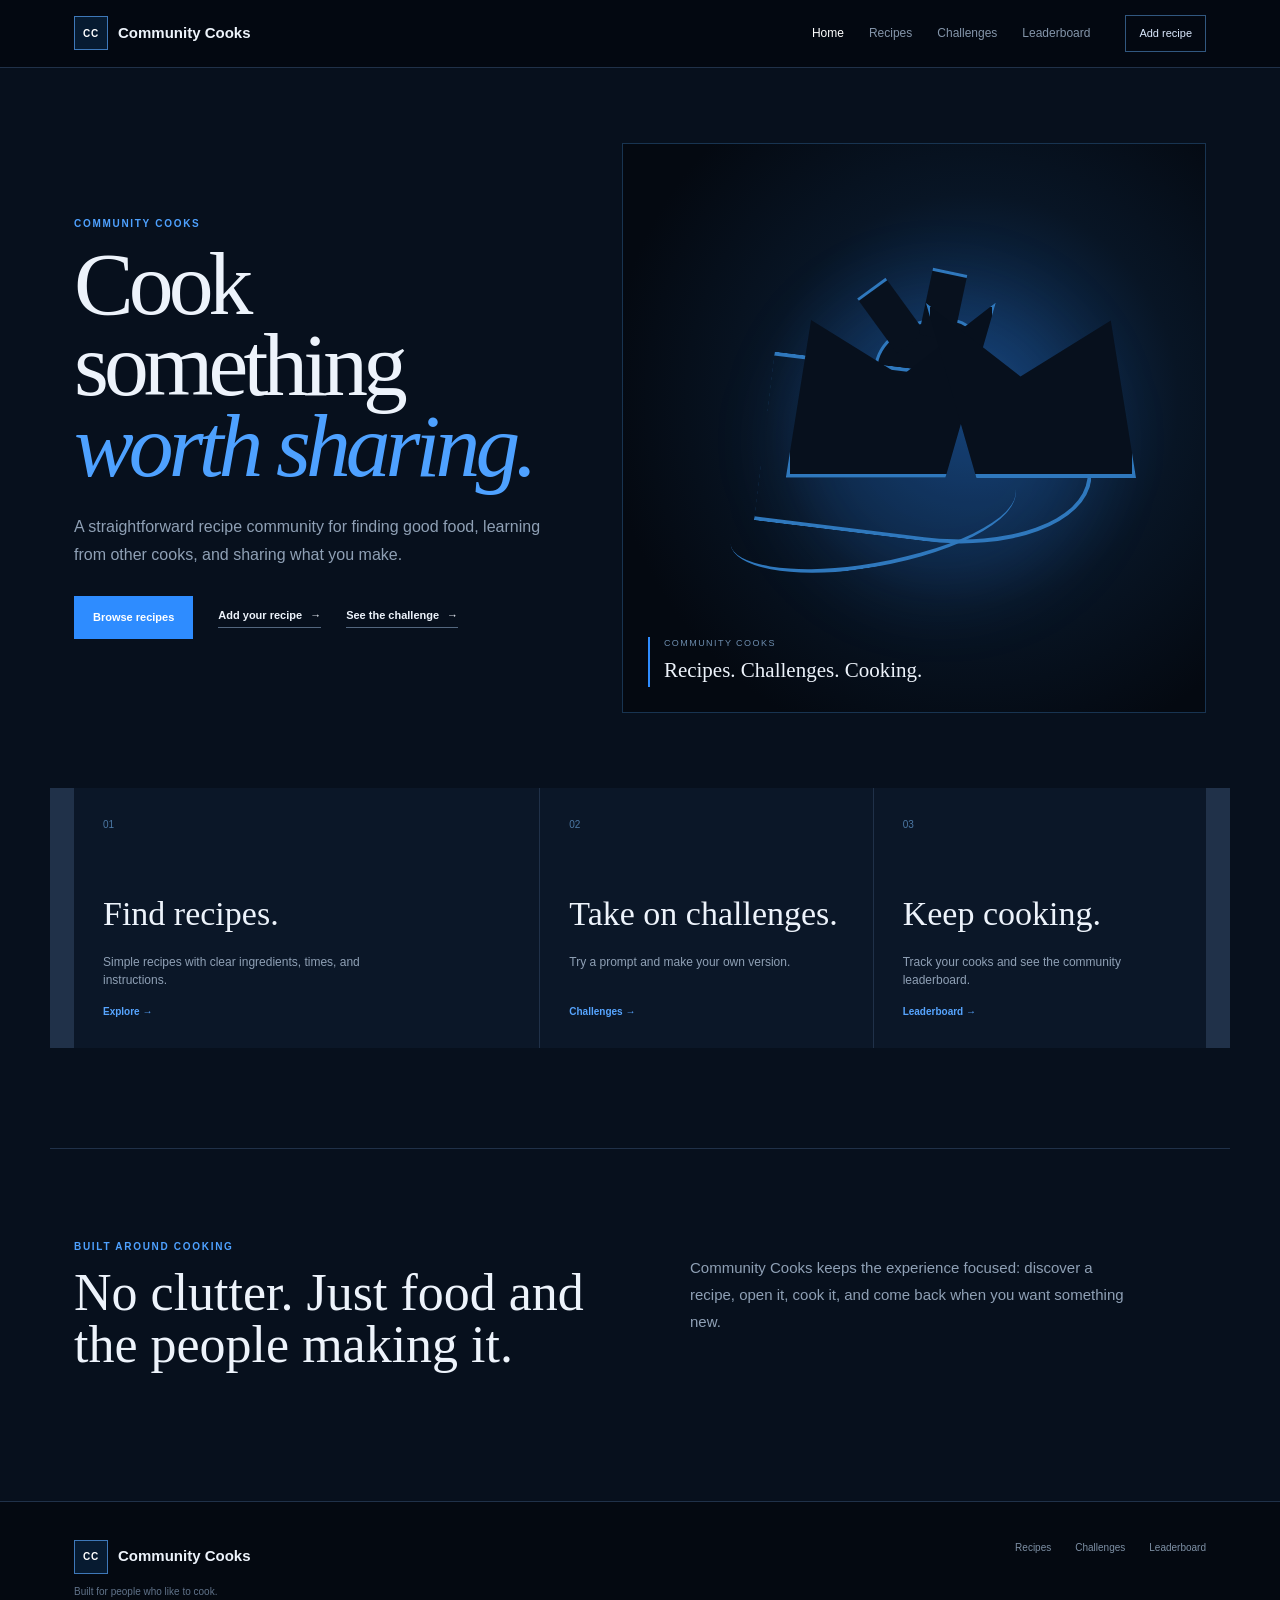
==== commit 403375ec: "Add recipe entry point to home" ====
--- a/index.html
+++ b/index.html
@@ -1 +1 @@
-<!doctype html><html lang="en"><head><meta charset="utf-8"><meta name="viewport" content="width=device-width,initial-scale=1"><meta name="description" content="Community Cooks is a recipe community built by cooks, for cooks."><title>Community Cooks | Home</title><link rel="stylesheet" href="styles.css"></head><body class="home-page"><header class="site-header"><div class="header-inner"><a class="wordmark" href="index.html"><span class="dragon-mark">CC</span><span>Community Cooks</span></a><nav class="main-nav"><a class="active" href="index.html">Home</a><a href="discover.html">Recipes</a><a href="challenges.html">Challenges</a><a href="leaderboard.html">Leaderboard</a></nav><a class="header-action" href="discover.html">Explore recipes</a></div></header><main><section class="hero"><div class="hero-copy"><p class="eyebrow">Community Cooks</p><h1>Cook something<br><em>worth sharing.</em></h1><p class="hero-lede">A straightforward recipe community for finding good food, learning from other cooks, and sharing what you make.</p><div class="hero-actions"><a class="button button-blue" href="discover.html">Browse recipes</a><a class="text-link" href="challenges.html">See the challenge <span>→</span></a></div></div><div class="hero-art"><div class="dragon-glow"></div><div class="dragon-silhouette"><span class="dragon-head"></span><span class="dragon-body"></span><span class="dragon-wing wing-one"></span><span class="dragon-wing wing-two"></span><span class="dragon-tail"></span></div><div class="hero-art-copy"><span>COMMUNITY COOKS</span><strong>Recipes. Challenges. Cooking.</strong></div></div></section><section class="feature-grid"><a class="feature-card feature-large" href="discover.html"><span class="feature-number">01</span><h2>Find recipes.</h2><p>Simple recipes with clear ingredients, times, and instructions.</p><span class="card-link">Explore →</span></a><a class="feature-card" href="challenges.html"><span class="feature-number">02</span><h2>Take on challenges.</h2><p>Try a prompt and make your own version.</p><span class="card-link">Challenges →</span></a><a class="feature-card" href="leaderboard.html"><span class="feature-number">03</span><h2>Keep cooking.</h2><p>Track your cooks and see the community leaderboard.</p><span class="card-link">Leaderboard →</span></a></section><section class="home-intro"><div><p class="eyebrow">Built around cooking</p><h2>No clutter. Just food and the people making it.</h2></div><p>Community Cooks keeps the experience focused: discover a recipe, open it, cook it, and come back when you want something new.</p></section></main><footer class="site-footer"><div><a class="wordmark" href="index.html"><span class="dragon-mark">CC</span><span>Community Cooks</span></a><p>Built for people who like to cook.</p></div><nav><a href="discover.html">Recipes</a><a href="challenges.html">Challenges</a><a href="leaderboard.html">Leaderboard</a></nav></footer></body></html>+<!doctype html><html lang="en"><head><meta charset="utf-8"><meta name="viewport" content="width=device-width,initial-scale=1"><meta name="description" content="Community Cooks is a recipe community built by cooks, for cooks."><title>Community Cooks | Home</title><link rel="stylesheet" href="styles.css"></head><body class="home-page"><header class="site-header"><div class="header-inner"><a class="wordmark" href="index.html"><span class="dragon-mark">CC</span><span>Community Cooks</span></a><nav class="main-nav"><a class="active" href="index.html">Home</a><a href="discover.html">Recipes</a><a href="challenges.html">Challenges</a><a href="leaderboard.html">Leaderboard</a></nav><a class="header-action" href="add-recipe.html">Add recipe</a></div></header><main><section class="hero"><div class="hero-copy"><p class="eyebrow">Community Cooks</p><h1>Cook something<br><em>worth sharing.</em></h1><p class="hero-lede">A straightforward recipe community for finding good food, learning from other cooks, and sharing what you make.</p><div class="hero-actions"><a class="button button-blue" href="discover.html">Browse recipes</a><a class="text-link" href="add-recipe.html">Add your recipe <span>→</span></a><a class="text-link" href="challenges.html">See the challenge <span>→</span></a></div></div><div class="hero-art"><div class="dragon-glow"></div><div class="dragon-silhouette"><span class="dragon-head"></span><span class="dragon-body"></span><span class="dragon-wing wing-one"></span><span class="dragon-wing wing-two"></span><span class="dragon-tail"></span></div><div class="hero-art-copy"><span>COMMUNITY COOKS</span><strong>Recipes. Challenges. Cooking.</strong></div></div></section><section class="feature-grid"><a class="feature-card feature-large" href="discover.html"><span class="feature-number">01</span><h2>Find recipes.</h2><p>Simple recipes with clear ingredients, times, and instructions.</p><span class="card-link">Explore →</span></a><a class="feature-card" href="challenges.html"><span class="feature-number">02</span><h2>Take on challenges.</h2><p>Try a prompt and make your own version.</p><span class="card-link">Challenges →</span></a><a class="feature-card" href="leaderboard.html"><span class="feature-number">03</span><h2>Keep cooking.</h2><p>Track your cooks and see the community leaderboard.</p><span class="card-link">Leaderboard →</span></a></section><section class="home-intro"><div><p class="eyebrow">Built around cooking</p><h2>No clutter. Just food and the people making it.</h2></div><p>Community Cooks keeps the experience focused: discover a recipe, open it, cook it, and come back when you want something new.</p></section></main><footer class="site-footer"><div><a class="wordmark" href="index.html"><span class="dragon-mark">CC</span><span>Community Cooks</span></a><p>Built for people who like to cook.</p></div><nav><a href="discover.html">Recipes</a><a href="challenges.html">Challenges</a><a href="leaderboard.html">Leaderboard</a></nav></footer></body></html>
--- a/styles.css
+++ b/styles.css
@@ -1,13 +1 @@
-*{box-sizing:border-box}html{scroll-behavior:smooth}body{margin:0;background:#07101d;color:#edf3fb;font-family:Arial,Helvetica,sans-serif;line-height:1.5}a{color:inherit;text-decoration:none}button,input{font:inherit}button{cursor:pointer}.sr-only{position:absolute;width:1px;height:1px;padding:0;margin:-1px;overflow:hidden;clip:rect(0,0,0,0)}:root{--blue:#2e8cff;--blue-dark:#0e5bb7;--ink:#edf3fb;--muted:#8fa0b5;--line:#203149;--panel:#0b1728;--panel2:#0e1d31;--black:#040911}
-.site-header{position:sticky;top:0;z-index:10;background:rgba(4,9,17,.96);border-bottom:1px solid var(--line)}.header-inner{max-width:1180px;margin:auto;padding:15px 24px;display:flex;align-items:center;gap:35px}.wordmark{display:flex;align-items:center;gap:10px;font-size:15px;font-weight:700}.dragon-mark{width:34px;height:34px;border:1px solid #3e78b9;display:grid;place-items:center;color:#fff;background:#071b31;font-size:10px;letter-spacing:.08em}.main-nav{margin-left:auto;display:flex;gap:25px}.main-nav a{color:#8495aa;font-size:12px}.main-nav a:hover,.main-nav a.active{color:#fff}.header-action{border:1px solid #31577f;background:transparent;color:#dceaff;padding:9px 13px;font-size:11px}.header-action:hover{border-color:var(--blue);color:#fff}
-main{min-height:calc(100vh - 130px)}.hero{max-width:1180px;margin:auto;min-height:690px;padding:75px 24px;display:grid;grid-template-columns:.9fr 1.1fr;gap:70px;align-items:center}.eyebrow{margin:0 0 13px;color:#4ea1ff;font-size:10px;font-weight:700;letter-spacing:.17em;text-transform:uppercase}h1,h2,h3{font-family:Georgia,"Times New Roman",serif;font-weight:400}h1{font-size:clamp(58px,7vw,94px);line-height:.9;letter-spacing:-.055em;margin:0}h1 em,h2 em{color:#4ea1ff;font-style:italic}.hero-lede{max-width:500px;color:var(--muted);font-size:16px;line-height:1.75;margin:27px 0}.hero-actions{display:flex;align-items:center;gap:25px}.button{display:inline-block;border:0;padding:13px 19px;font-size:11px;font-weight:700}.button-blue{background:var(--blue);color:#fff}.button-blue:hover{background:#55a5ff}.text-link{font-size:11px;font-weight:700;border-bottom:1px solid #53677f;padding-bottom:4px}.text-link span{margin-left:5px}
-.hero-art{height:570px;position:relative;overflow:hidden;border:1px solid #183451;background:radial-gradient(circle at 60% 45%,#123967 0,#081525 44%,#040911 78%)}.dragon-glow{position:absolute;width:310px;height:310px;border-radius:50%;background:rgba(46,140,255,.13);filter:blur(35px);left:28%;top:25%}.dragon-silhouette{position:absolute;inset:0}.dragon-head{position:absolute;width:110px;height:82px;background:#08111e;border:3px solid #2f78bd;border-radius:55% 40% 45% 30%;left:43%;top:31%;transform:rotate(-12deg);box-shadow:0 0 30px rgba(46,140,255,.12)}.dragon-head:before,.dragon-head:after{content:"";position:absolute;background:#08111e;border-top:3px solid #2f78bd;width:35px;height:65px;top:-48px}.dragon-head:before{left:8px;transform:rotate(-24deg)}.dragon-head:after{right:8px;transform:rotate(24deg)}.dragon-body{position:absolute;width:330px;height:170px;border:4px solid #2f78bd;border-left:0;border-radius:0 70% 65% 0;left:24%;top:40%;transform:rotate(7deg);box-shadow:0 0 30px rgba(46,140,255,.12)}.dragon-wing{position:absolute;width:210px;height:175px;border:4px solid #2f78bd;background:#07101d;top:28%}.wing-one{left:28%;clip-path:polygon(0 100%,12% 10%,55% 42%,100% 0,76% 100%)}.wing-two{left:52%;transform:scaleX(-1);clip-path:polygon(0 100%,12% 10%,55% 42%,100% 0,76% 100%)}.dragon-tail{position:absolute;width:290px;height:100px;border-bottom:4px solid #2f78bd;border-radius:0 0 80% 60%;left:18%;top:57%;transform:rotate(-8deg)}.hero-art-copy{position:absolute;left:25px;bottom:25px;border-left:2px solid var(--blue);padding-left:14px}.hero-art-copy span{display:block;font-size:9px;letter-spacing:.16em;color:#6e8eaf}.hero-art-copy strong{display:block;margin-top:5px;font-family:Georgia,serif;font-size:21px;font-weight:400}
-.feature-grid{max-width:1180px;margin:0 auto 100px;padding:0 24px;display:grid;grid-template-columns:1.4fr 1fr 1fr;gap:1px;background:var(--line)}.feature-card{background:var(--panel);min-height:260px;padding:29px;display:flex;flex-direction:column}.feature-card:hover{background:#0d1d31}.feature-large{background:#0b1b2e}.feature-number{font-size:10px;color:#4c78a4}.feature-card h2{font-size:34px;line-height:1;margin:65px 0 10px}.feature-card p{color:var(--muted);font-size:12px;max-width:300px}.card-link{margin-top:auto;color:#57a5ff;font-size:10px;font-weight:700}
-.home-intro,.page-shell{max-width:1180px;margin:auto;padding:90px 24px}.home-intro{display:grid;grid-template-columns:1fr 1fr;gap:100px;border-top:1px solid var(--line);padding-bottom:130px}.home-intro h2{font-size:52px;line-height:1;margin:0}.home-intro>p{color:var(--muted);font-size:15px;line-height:1.8;max-width:450px}
-.page-heading{padding:25px 0 70px;border-bottom:1px solid var(--line)}.page-heading h1{font-size:76px}.page-heading>p:last-child{color:var(--muted);font-size:14px;margin-top:22px}
-.recipe-tools{display:flex;justify-content:space-between;gap:25px;align-items:end;padding:28px 0}.search-box{width:330px;position:relative}.search-box input{width:100%;background:transparent;color:#fff;border:0;border-bottom:1px solid #50627a;padding:11px 25px 11px 0;outline:0}.search-box>span:last-child{position:absolute;right:2px;top:8px}.chips{display:flex;gap:8px;flex-wrap:wrap}.chip{background:transparent;color:#8ea1b7;border:1px solid #2a3d55;padding:8px 12px;font-size:10px}.chip.active,.chip:hover{color:#fff;border-color:var(--blue)}.recipe-grid{display:grid;grid-template-columns:repeat(3,1fr);gap:35px 22px}.recipe-card{background:var(--panel);border:1px solid #182b43}.recipe-image{height:270px;overflow:hidden;position:relative}.recipe-image img{width:100%;height:100%;object-fit:cover;display:block}.recipe-tag{position:absolute;left:13px;top:13px;background:#06101d;border:1px solid #31577f;color:#a9d4ff;padding:5px 7px;font-size:9px;text-transform:uppercase;letter-spacing:.08em}.recipe-info{padding:19px}.recipe-topline{color:#7890aa;font-size:10px}.recipe-info h2{font-size:28px;line-height:1.05;margin:7px 0}.recipe-info p{color:var(--muted);font-size:12px;line-height:1.65}.creator{font-size:10px;color:#b7c8da;border-top:1px solid var(--line);padding-top:13px}.recipe-open{display:inline-block;margin-top:16px;color:#57a5ff;font-size:10px;font-weight:700}.empty-state{color:var(--muted);padding:60px 0}
-.recipe-page{max-width:1180px;margin:auto;padding:70px 24px}.recipe-hero{display:grid;grid-template-columns:1fr 1fr;gap:55px;align-items:start}.recipe-hero img{width:100%;height:550px;object-fit:cover}.recipe-details{padding-top:20px}.recipe-details h1{font-size:68px}.recipe-details .description{color:var(--muted);font-size:14px;line-height:1.8;max-width:500px;margin:25px 0}.creator-line{font-size:11px;color:#9fb1c4;border-top:1px solid var(--line);border-bottom:1px solid var(--line);padding:15px 0}.recipe-body{display:grid;grid-template-columns:1fr 1.5fr;gap:70px;margin-top:65px;border-top:1px solid var(--line);padding-top:55px}.recipe-body h2{font-size:31px}.recipe-body ul,.recipe-body ol{padding-left:20px;color:#b8c5d3;font-size:13px;line-height:2}.recipe-body li{margin-bottom:8px}.back-link{display:inline-block;margin-bottom:25px;color:#61aaff;font-size:11px}
-.challenge-panel{margin-top:50px;border:1px solid #23415f;background:var(--panel);padding:60px;display:grid;grid-template-columns:100px 1fr;gap:40px}.challenge-mark{font-family:Georgia,serif;font-size:48px;color:#347fca}.challenge-panel h2{font-size:55px;line-height:1;margin:0 0 20px}.challenge-panel p:not(.eyebrow):not(.status){max-width:650px;color:var(--muted);line-height:1.8;font-size:14px}.status{color:#65adff;font-size:11px;min-height:18px}.plain-grid{display:grid;grid-template-columns:1fr 1fr;gap:100px;border-top:1px solid var(--line);margin-top:80px;padding-top:55px}.plain-grid h2{font-size:50px;line-height:1;margin:0}.plain-grid ol{margin:0;padding:0;list-style:none}.plain-grid li{border-bottom:1px solid var(--line);padding:17px 0;display:grid;grid-template-columns:130px 1fr}.plain-grid li strong{font-size:12px}.plain-grid li span{color:var(--muted);font-size:12px}
-.leaderboard-page{display:grid;grid-template-columns:1.4fr .6fr;gap:65px;padding-top:55px}.table-head,.rank-row{display:grid;grid-template-columns:70px 1fr 100px 90px;gap:15px;align-items:center}.table-head{padding:0 12px 13px;color:#60758d;text-transform:uppercase;font-size:9px;letter-spacing:.12em}.rank-row{border-top:1px solid var(--line);padding:20px 12px}.rank-row strong{font-size:12px}.rank-row span{font-size:10px;color:#8ea1b7}.progress-panel{background:var(--panel);border:1px solid #1e334c;padding:30px;align-self:start}.progress-panel>strong{display:block;font-family:Georgia,serif;font-size:43px;font-weight:400;margin:15px 0}.progress-bar{height:5px;background:#1c3047;margin:20px 0 12px}.progress-bar span{display:block;height:100%;width:0;background:var(--blue)}.progress-panel>p:not(.eyebrow):not(.status){color:var(--muted);font-size:11px;margin-bottom:20px}
-.site-footer{border-top:1px solid var(--line);background:#040911;padding:38px max(24px,calc((100vw - 1132px)/2));display:flex;justify-content:space-between;gap:30px}.site-footer p{color:#61738a;font-size:10px}.site-footer nav{display:flex;gap:24px;align-items:flex-start}.site-footer nav a{color:#7e90a5;font-size:10px}.site-footer nav a:hover{color:#fff}
-@media(max-width:850px){.main-nav{gap:12px}.hero{grid-template-columns:1fr;min-height:auto}.hero-art{height:430px}.feature-grid{grid-template-columns:1fr}.home-intro,.recipe-hero,.recipe-body,.leaderboard-page,.plain-grid{grid-template-columns:1fr;gap:40px}.recipe-hero img{height:430px}.recipe-details h1{font-size:58px}.recipe-grid{grid-template-columns:repeat(2,1fr)}}@media(max-width:620px){.header-inner{padding:12px 16px}.main-nav{display:none}.header-action{margin-left:auto}.hero,.page-shell,.recipe-page{padding-left:16px;padding-right:16px}.hero{padding-top:45px}.hero-art{height:360px}.hero-actions{align-items:flex-start;flex-direction:column}.feature-grid{margin-bottom:65px;padding:0 16px}.home-intro{padding:65px 16px 85px}.home-intro h2{font-size:40px}.page-heading h1{font-size:58px}.recipe-tools{align-items:stretch;flex-direction:column}.search-box{width:100%}.recipe-grid{grid-template-columns:1fr}.recipe-hero img{height:330px}.recipe-details h1{font-size:50px}.recipe-body{gap:20px}.challenge-panel{grid-template-columns:1fr;padding:30px;gap:15px}.challenge-panel h2{font-size:43px}.table-head,.rank-row{grid-template-columns:45px 1fr 70px}.table-head span:last-child,.rank-row span:last-child{display:none}.site-footer{flex-direction:column}.site-footer nav{flex-wrap:wrap}}
+*{box-sizing:border-box}html{scroll-behavior:smooth}body{margin:0;background:#07101d;color:#edf3fb;font-family:Arial,Helvetica,sans-serif;line-height:1.5}a{color:inherit;text-decoration:none}button,input{font:inherit}button{cursor:pointer}.sr-only{position:absolute;width:1px;height:1px;padding:0;margin:-1px;overflow:hidden;clip:rect(0,0,0,0)}:root{--blue:#2e8cff;--ink:#edf3fb;--muted:#8fa0b5;--line:#203149;--panel:#0b1728;--black:#040911}.site-header{position:sticky;top:0;z-index:10;background:rgba(4,9,17,.96);border-bottom:1px solid var(--line)}.header-inner{max-width:1180px;margin:auto;padding:15px 24px;display:flex;align-items:center;gap:35px}.wordmark{display:flex;align-items:center;gap:10px;font-size:15px;font-weight:700}.dragon-mark{width:34px;height:34px;border:1px solid #3e78b9;display:grid;place-items:center;color:#fff;background:#071b31;font-size:10px;letter-spacing:.08em}.main-nav{margin-left:auto;display:flex;gap:25px}.main-nav a{color:#8495aa;font-size:12px}.main-nav a:hover,.main-nav a.active{color:#fff}.header-action{border:1px solid #31577f;background:transparent;color:#dceaff;padding:9px 13px;font-size:11px}.header-action:hover{border-color:var(--blue);color:#fff}main{min-height:calc(100vh - 130px)}.hero{max-width:1180px;margin:auto;min-height:690px;padding:75px 24px;display:grid;grid-template-columns:.9fr 1.1fr;gap:70px;align-items:center}.eyebrow{margin:0 0 13px;color:#4ea1ff;font-size:10px;font-weight:700;letter-spacing:.17em;text-transform:uppercase}h1,h2,h3{font-family:Georgia,"Times New Roman",serif;font-weight:400}h1{font-size:clamp(58px,7vw,94px);line-height:.9;letter-spacing:-.055em;margin:0}h1 em,h2 em{color:#4ea1ff;font-style:italic}.hero-lede{max-width:500px;color:var(--muted);font-size:16px;line-height:1.75;margin:27px 0}.hero-actions{display:flex;align-items:center;gap:25px}.button{display:inline-block;border:0;padding:13px 19px;font-size:11px;font-weight:700}.button-blue{background:var(--blue);color:#fff}.button-blue:hover{background:#55a5ff}.text-link{font-size:11px;font-weight:700;border-bottom:1px solid #53677f;padding-bottom:4px}.text-link span{margin-left:5px}.hero-art{height:570px;position:relative;overflow:hidden;border:1px solid #183451;background:radial-gradient(circle at 60% 45%,#123967 0,#081525 44%,#040911 78%)}.dragon-glow{position:absolute;width:310px;height:310px;border-radius:50%;background:rgba(46,140,255,.13);filter:blur(35px);left:28%;top:25%}.dragon-silhouette{position:absolute;inset:0}.dragon-head{position:absolute;width:110px;height:82px;background:#08111e;border:3px solid #2f78bd;border-radius:55% 40% 45% 30%;left:43%;top:31%;transform:rotate(-12deg)}.dragon-head:before,.dragon-head:after{content:"";position:absolute;background:#08111e;border-top:3px solid #2f78bd;width:35px;height:65px;top:-48px}.dragon-head:before{left:8px;transform:rotate(-24deg)}.dragon-head:after{right:8px;transform:rotate(24deg)}.dragon-body{position:absolute;width:330px;height:170px;border:4px solid #2f78bd;border-left:0;border-radius:0 70% 65% 0;left:24%;top:40%;transform:rotate(7deg)}.dragon-wing{position:absolute;width:210px;height:175px;border:4px solid #2f78bd;background:#07101d;top:28%}.wing-one{left:28%;clip-path:polygon(0 100%,12% 10%,55% 42%,100% 0,76% 100%)}.wing-two{left:52%;transform:scaleX(-1);clip-path:polygon(0 100%,12% 10%,55% 42%,100% 0,76% 100%)}.dragon-tail{position:absolute;width:290px;height:100px;border-bottom:4px solid #2f78bd;border-radius:0 0 80% 60%;left:18%;top:57%;transform:rotate(-8deg)}.hero-art-copy{position:absolute;left:25px;bottom:25px;border-left:2px solid var(--blue);padding-left:14px}.hero-art-copy span{display:block;font-size:9px;letter-spacing:.16em;color:#6e8eaf}.hero-art-copy strong{display:block;margin-top:5px;font-family:Georgia,serif;font-size:21px;font-weight:400}.feature-grid{max-width:1180px;margin:0 auto 100px;padding:0 24px;display:grid;grid-template-columns:1.4fr 1fr 1fr;gap:1px;background:var(--line)}.feature-card{background:var(--panel);min-height:260px;padding:29px;display:flex;flex-direction:column}.feature-card:hover{background:#0d1d31}.feature-number{font-size:10px;color:#4c78a4}.feature-card h2{font-size:34px;line-height:1;margin:65px 0 10px}.feature-card p{color:var(--muted);font-size:12px;max-width:300px}.card-link{margin-top:auto;color:#57a5ff;font-size:10px;font-weight:700}.home-intro,.page-shell{max-width:1180px;margin:auto;padding:90px 24px}.home-intro{display:grid;grid-template-columns:1fr 1fr;gap:100px;border-top:1px solid var(--line);padding-bottom:130px}.home-intro h2{font-size:52px;line-height:1;margin:0}.home-intro>p{color:var(--muted);font-size:15px;line-height:1.8;max-width:450px}.page-heading{padding:25px 0 70px;border-bottom:1px solid var(--line)}.page-heading h1{font-size:76px}.page-heading>p:last-child{color:var(--muted);font-size:14px;margin-top:22px}.recipe-tools{display:flex;justify-content:space-between;gap:25px;align-items:end;padding:28px 0}.search-box{width:330px;position:relative}.search-box input{width:100%;background:transparent;color:#fff;border:0;border-bottom:1px solid #50627a;padding:11px 25px 11px 0;outline:0}.search-box>span:last-child{position:absolute;right:2px;top:8px}.chips{display:flex;gap:8px;flex-wrap:wrap}.chip{background:transparent;color:#8ea1b7;border:1px solid #2a3d55;padding:8px 12px;font-size:10px}.chip.active,.chip:hover{color:#fff;border-color:var(--blue)}.recipe-grid{display:grid;grid-template-columns:repeat(3,1fr);gap:35px 22px}.recipe-card{background:var(--panel);border:1px solid #182b43}.recipe-image{height:270px;overflow:hidden;position:relative}.recipe-image img{width:100%;height:100%;object-fit:cover;display:block}.recipe-tag{position:absolute;left:13px;top:13px;background:#06101d;border:1px solid #31577f;color:#a9d4ff;padding:5px 7px;font-size:9px;text-transform:uppercase;letter-spacing:.08em}.recipe-info{padding:19px}.recipe-topline{color:#7890aa;font-size:10px}.recipe-info h2{font-size:28px;line-height:1.05;margin:7px 0}.recipe-info p{color:var(--muted);font-size:12px;line-height:1.65}.creator{font-size:10px;color:#b7c8da;border-top:1px solid var(--line);padding-top:13px}.recipe-open{display:inline-block;margin-top:16px;color:#57a5ff;font-size:10px;font-weight:700}.empty-state{color:var(--muted);padding:60px 0}.recipe-page{max-width:1180px;margin:auto;padding:70px 24px}.recipe-hero{display:grid;grid-template-columns:1fr 1fr;gap:55px;align-items:start}.recipe-hero img{width:100%;height:550px;object-fit:cover}.recipe-details{padding-top:20px}.recipe-details h1{font-size:68px}.recipe-details .description{color:var(--muted);font-size:14px;line-height:1.8;max-width:500px;margin:25px 0}.creator-line{font-size:11px;color:#9fb1c4;border-top:1px solid var(--line);border-bottom:1px solid var(--line);padding:15px 0}.recipe-body{display:grid;grid-template-columns:1fr 1.5fr;gap:70px;margin-top:65px;border-top:1px solid var(--line);padding-top:55px}.recipe-body h2{font-size:31px}.recipe-body ul,.recipe-body ol{padding-left:20px;color:#b8c5d3;font-size:13px;line-height:2}.recipe-body li{margin-bottom:8px}.back-link{display:inline-block;margin-bottom:25px;color:#61aaff;font-size:11px}.challenge-panel{margin-top:50px;border:1px solid #23415f;background:var(--panel);padding:60px;display:grid;grid-template-columns:100px 1fr;gap:40px}.challenge-mark{font-family:Georgia,serif;font-size:48px;color:#347fca}.challenge-panel h2{font-size:55px;line-height:1;margin:0 0 20px}.challenge-panel p:not(.eyebrow):not(.status){max-width:650px;color:var(--muted);line-height:1.8;font-size:14px}.status{color:#65adff;font-size:11px;min-height:18px}.plain-grid{display:grid;grid-template-columns:1fr 1fr;gap:100px;border-top:1px solid var(--line);margin-top:80px;padding-top:55px}.plain-grid h2{font-size:50px;line-height:1;margin:0}.plain-grid ol{margin:0;padding:0;list-style:none}.plain-grid li{border-bottom:1px solid var(--line);padding:17px 0;display:grid;grid-template-columns:130px 1fr}.plain-grid li strong{font-size:12px}.plain-grid li span{color:var(--muted);font-size:12px}.leaderboard-page{display:grid;grid-template-columns:1.4fr .6fr;gap:65px;padding-top:55px}.table-head,.rank-row{display:grid;grid-template-columns:70px 1fr 100px 90px;gap:15px;align-items:center}.table-head{padding:0 12px 13px;color:#60758d;text-transform:uppercase;font-size:9px;letter-spacing:.12em}.rank-row{border-top:1px solid var(--line);padding:20px 12px}.rank-row strong{font-size:12px}.rank-row span{font-size:10px;color:#8ea1b7}.progress-panel{background:var(--panel);border:1px solid #1e334c;padding:30px;align-self:start}.progress-panel>strong{display:block;font-family:Georgia,serif;font-size:43px;font-weight:400;margin:15px 0}.progress-bar{height:5px;background:#1c3047;margin:20px 0 12px}.progress-bar span{display:block;height:100%;width:0;background:var(--blue)}.progress-panel>p:not(.eyebrow):not(.status){color:var(--muted);font-size:11px;margin-bottom:20px}.site-footer{border-top:1px solid var(--line);background:#040911;padding:38px max(24px,calc((100vw - 1132px)/2));display:flex;justify-content:space-between;gap:30px}.site-footer p{color:#61738a;font-size:10px}.site-footer nav{display:flex;gap:24px;align-items:flex-start}.site-footer nav a{color:#7e90a5;font-size:10px}.site-footer nav a:hover{color:#fff}@media(max-width:850px){.main-nav{gap:12px}.hero{grid-template-columns:1fr;min-height:auto}.hero-art{height:430px}.feature-grid{grid-template-columns:1fr}.home-intro,.recipe-hero,.recipe-body,.leaderboard-page,.plain-grid{grid-template-columns:1fr;gap:40px}.recipe-hero img{height:430px}.recipe-details h1{font-size:58px}.recipe-grid{grid-template-columns:repeat(2,1fr)}}@media(max-width:620px){.header-inner{padding:12px 16px}.main-nav{display:none}.header-action{margin-left:auto}.hero,.page-shell,.recipe-page{padding-left:16px;padding-right:16px}.hero{padding-top:45px}.hero-art{height:360px}.hero-actions{align-items:flex-start;flex-direction:column}.feature-grid{margin-bottom:65px;padding:0 16px}.home-intro{padding:65px 16px 85px}.home-intro h2{font-size:40px}.page-heading h1{font-size:58px}.recipe-tools{align-items:stretch;flex-direction:column}.search-box{width:100%}.recipe-grid{grid-template-columns:1fr}.recipe-hero img{height:330px}.recipe-details h1{font-size:50px}.recipe-body{gap:20px}.challenge-panel{grid-template-columns:1fr;padding:30px;gap:15px}.challenge-panel h2{font-size:43px}.table-head,.rank-row{grid-template-columns:45px 1fr 70px}.table-head span:last-child,.rank-row span:last-child{display:none}.site-footer{flex-direction:column}.site-footer nav{flex-wrap:wrap}}
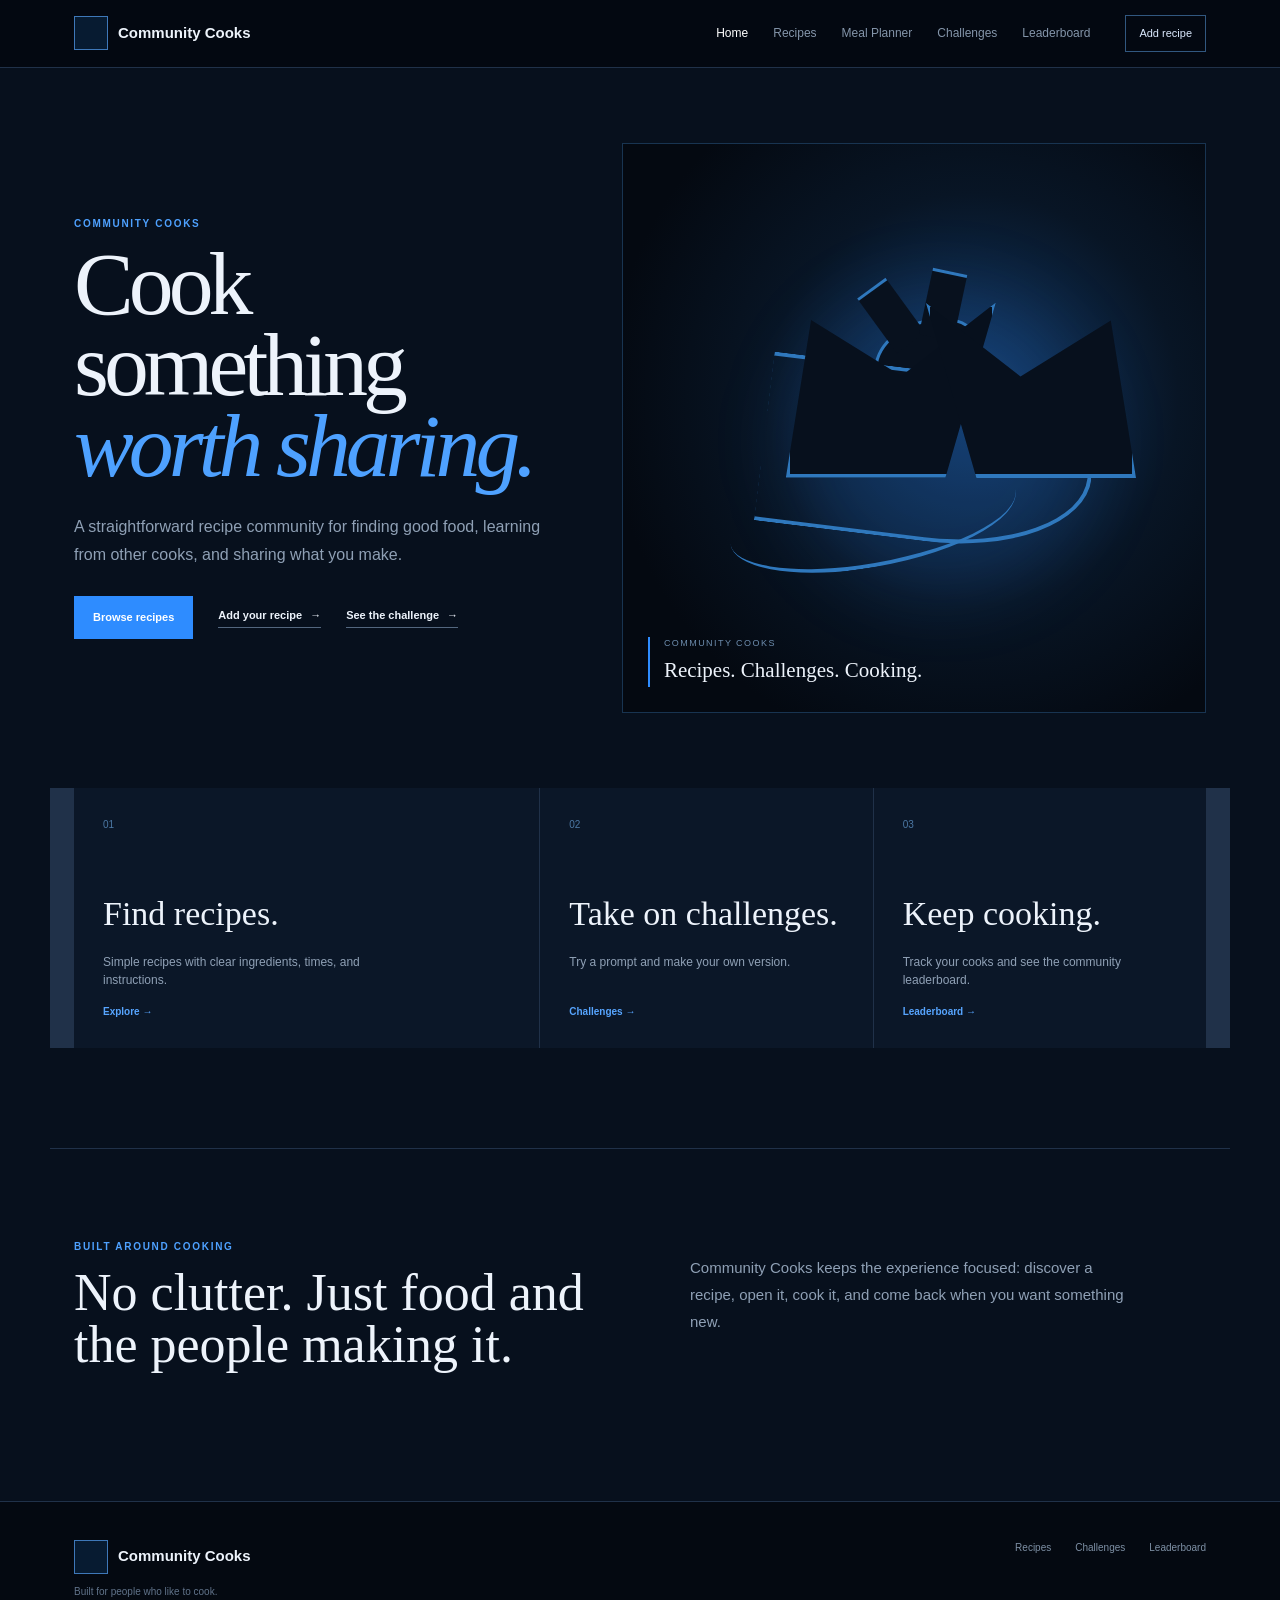
==== commit 1d45ec1a: "Update navigation and dragon branding" ====
--- a/index.html
+++ b/index.html
@@ -1 +1 @@
-<!doctype html><html lang="en"><head><meta charset="utf-8"><meta name="viewport" content="width=device-width,initial-scale=1"><meta name="description" content="Community Cooks is a recipe community built by cooks, for cooks."><title>Community Cooks | Home</title><link rel="stylesheet" href="styles.css"></head><body class="home-page"><header class="site-header"><div class="header-inner"><a class="wordmark" href="index.html"><span class="dragon-mark">CC</span><span>Community Cooks</span></a><nav class="main-nav"><a class="active" href="index.html">Home</a><a href="discover.html">Recipes</a><a href="challenges.html">Challenges</a><a href="leaderboard.html">Leaderboard</a></nav><a class="header-action" href="add-recipe.html">Add recipe</a></div></header><main><section class="hero"><div class="hero-copy"><p class="eyebrow">Community Cooks</p><h1>Cook something<br><em>worth sharing.</em></h1><p class="hero-lede">A straightforward recipe community for finding good food, learning from other cooks, and sharing what you make.</p><div class="hero-actions"><a class="button button-blue" href="discover.html">Browse recipes</a><a class="text-link" href="add-recipe.html">Add your recipe <span>→</span></a><a class="text-link" href="challenges.html">See the challenge <span>→</span></a></div></div><div class="hero-art"><div class="dragon-glow"></div><div class="dragon-silhouette"><span class="dragon-head"></span><span class="dragon-body"></span><span class="dragon-wing wing-one"></span><span class="dragon-wing wing-two"></span><span class="dragon-tail"></span></div><div class="hero-art-copy"><span>COMMUNITY COOKS</span><strong>Recipes. Challenges. Cooking.</strong></div></div></section><section class="feature-grid"><a class="feature-card feature-large" href="discover.html"><span class="feature-number">01</span><h2>Find recipes.</h2><p>Simple recipes with clear ingredients, times, and instructions.</p><span class="card-link">Explore →</span></a><a class="feature-card" href="challenges.html"><span class="feature-number">02</span><h2>Take on challenges.</h2><p>Try a prompt and make your own version.</p><span class="card-link">Challenges →</span></a><a class="feature-card" href="leaderboard.html"><span class="feature-number">03</span><h2>Keep cooking.</h2><p>Track your cooks and see the community leaderboard.</p><span class="card-link">Leaderboard →</span></a></section><section class="home-intro"><div><p class="eyebrow">Built around cooking</p><h2>No clutter. Just food and the people making it.</h2></div><p>Community Cooks keeps the experience focused: discover a recipe, open it, cook it, and come back when you want something new.</p></section></main><footer class="site-footer"><div><a class="wordmark" href="index.html"><span class="dragon-mark">CC</span><span>Community Cooks</span></a><p>Built for people who like to cook.</p></div><nav><a href="discover.html">Recipes</a><a href="challenges.html">Challenges</a><a href="leaderboard.html">Leaderboard</a></nav></footer></body></html>+<!doctype html><html lang="en"><head><meta charset="utf-8"><meta name="viewport" content="width=device-width,initial-scale=1"><meta name="description" content="Community Cooks is a recipe community built by cooks, for cooks."><title>Community Cooks | Home</title><link rel="stylesheet" href="styles.css"></head><body class="home-page"><header class="site-header"><div class="header-inner"><a class="wordmark" href="index.html"><span class="dragon-mark" aria-hidden="true"></span><span>Community Cooks</span></a><nav class="main-nav"><a class="active" href="index.html">Home</a><a href="discover.html">Recipes</a><a href="meal-planner.html">Meal Planner</a><a href="challenges.html">Challenges</a><a href="leaderboard.html">Leaderboard</a></nav><a class="header-action" href="add-recipe.html">Add recipe</a></div></header><main><section class="hero"><div class="hero-copy"><p class="eyebrow">Community Cooks</p><h1>Cook something<br><em>worth sharing.</em></h1><p class="hero-lede">A straightforward recipe community for finding good food, learning from other cooks, and sharing what you make.</p><div class="hero-actions"><a class="button button-blue" href="discover.html">Browse recipes</a><a class="text-link" href="add-recipe.html">Add your recipe <span>→</span></a><a class="text-link" href="challenges.html">See the challenge <span>→</span></a></div></div><div class="hero-art"><div class="dragon-glow"></div><div class="dragon-silhouette"><span class="dragon-head"></span><span class="dragon-body"></span><span class="dragon-wing wing-one"></span><span class="dragon-wing wing-two"></span><span class="dragon-tail"></span></div><div class="hero-art-copy"><span>COMMUNITY COOKS</span><strong>Recipes. Challenges. Cooking.</strong></div></div></section><section class="feature-grid"><a class="feature-card feature-large" href="discover.html"><span class="feature-number">01</span><h2>Find recipes.</h2><p>Simple recipes with clear ingredients, times, and instructions.</p><span class="card-link">Explore →</span></a><a class="feature-card" href="challenges.html"><span class="feature-number">02</span><h2>Take on challenges.</h2><p>Try a prompt and make your own version.</p><span class="card-link">Challenges →</span></a><a class="feature-card" href="leaderboard.html"><span class="feature-number">03</span><h2>Keep cooking.</h2><p>Track your cooks and see the community leaderboard.</p><span class="card-link">Leaderboard →</span></a></section><section class="home-intro"><div><p class="eyebrow">Built around cooking</p><h2>No clutter. Just food and the people making it.</h2></div><p>Community Cooks keeps the experience focused: discover a recipe, open it, cook it, and come back when you want something new.</p></section></main><footer class="site-footer"><div><a class="wordmark" href="index.html"><span class="dragon-mark" aria-hidden="true"></span><span>Community Cooks</span></a><p>Built for people who like to cook.</p></div><nav><a href="discover.html">Recipes</a><a href="challenges.html">Challenges</a><a href="leaderboard.html">Leaderboard</a></nav></footer></body></html>
--- a/styles.css
+++ b/styles.css
@@ -1 +1,2 @@
-*{box-sizing:border-box}html{scroll-behavior:smooth}body{margin:0;background:#07101d;color:#edf3fb;font-family:Arial,Helvetica,sans-serif;line-height:1.5}a{color:inherit;text-decoration:none}button,input{font:inherit}button{cursor:pointer}.sr-only{position:absolute;width:1px;height:1px;padding:0;margin:-1px;overflow:hidden;clip:rect(0,0,0,0)}:root{--blue:#2e8cff;--ink:#edf3fb;--muted:#8fa0b5;--line:#203149;--panel:#0b1728;--black:#040911}.site-header{position:sticky;top:0;z-index:10;background:rgba(4,9,17,.96);border-bottom:1px solid var(--line)}.header-inner{max-width:1180px;margin:auto;padding:15px 24px;display:flex;align-items:center;gap:35px}.wordmark{display:flex;align-items:center;gap:10px;font-size:15px;font-weight:700}.dragon-mark{width:34px;height:34px;border:1px solid #3e78b9;display:grid;place-items:center;color:#fff;background:#071b31;font-size:10px;letter-spacing:.08em}.main-nav{margin-left:auto;display:flex;gap:25px}.main-nav a{color:#8495aa;font-size:12px}.main-nav a:hover,.main-nav a.active{color:#fff}.header-action{border:1px solid #31577f;background:transparent;color:#dceaff;padding:9px 13px;font-size:11px}.header-action:hover{border-color:var(--blue);color:#fff}main{min-height:calc(100vh - 130px)}.hero{max-width:1180px;margin:auto;min-height:690px;padding:75px 24px;display:grid;grid-template-columns:.9fr 1.1fr;gap:70px;align-items:center}.eyebrow{margin:0 0 13px;color:#4ea1ff;font-size:10px;font-weight:700;letter-spacing:.17em;text-transform:uppercase}h1,h2,h3{font-family:Georgia,"Times New Roman",serif;font-weight:400}h1{font-size:clamp(58px,7vw,94px);line-height:.9;letter-spacing:-.055em;margin:0}h1 em,h2 em{color:#4ea1ff;font-style:italic}.hero-lede{max-width:500px;color:var(--muted);font-size:16px;line-height:1.75;margin:27px 0}.hero-actions{display:flex;align-items:center;gap:25px}.button{display:inline-block;border:0;padding:13px 19px;font-size:11px;font-weight:700}.button-blue{background:var(--blue);color:#fff}.button-blue:hover{background:#55a5ff}.text-link{font-size:11px;font-weight:700;border-bottom:1px solid #53677f;padding-bottom:4px}.text-link span{margin-left:5px}.hero-art{height:570px;position:relative;overflow:hidden;border:1px solid #183451;background:radial-gradient(circle at 60% 45%,#123967 0,#081525 44%,#040911 78%)}.dragon-glow{position:absolute;width:310px;height:310px;border-radius:50%;background:rgba(46,140,255,.13);filter:blur(35px);left:28%;top:25%}.dragon-silhouette{position:absolute;inset:0}.dragon-head{position:absolute;width:110px;height:82px;background:#08111e;border:3px solid #2f78bd;border-radius:55% 40% 45% 30%;left:43%;top:31%;transform:rotate(-12deg)}.dragon-head:before,.dragon-head:after{content:"";position:absolute;background:#08111e;border-top:3px solid #2f78bd;width:35px;height:65px;top:-48px}.dragon-head:before{left:8px;transform:rotate(-24deg)}.dragon-head:after{right:8px;transform:rotate(24deg)}.dragon-body{position:absolute;width:330px;height:170px;border:4px solid #2f78bd;border-left:0;border-radius:0 70% 65% 0;left:24%;top:40%;transform:rotate(7deg)}.dragon-wing{position:absolute;width:210px;height:175px;border:4px solid #2f78bd;background:#07101d;top:28%}.wing-one{left:28%;clip-path:polygon(0 100%,12% 10%,55% 42%,100% 0,76% 100%)}.wing-two{left:52%;transform:scaleX(-1);clip-path:polygon(0 100%,12% 10%,55% 42%,100% 0,76% 100%)}.dragon-tail{position:absolute;width:290px;height:100px;border-bottom:4px solid #2f78bd;border-radius:0 0 80% 60%;left:18%;top:57%;transform:rotate(-8deg)}.hero-art-copy{position:absolute;left:25px;bottom:25px;border-left:2px solid var(--blue);padding-left:14px}.hero-art-copy span{display:block;font-size:9px;letter-spacing:.16em;color:#6e8eaf}.hero-art-copy strong{display:block;margin-top:5px;font-family:Georgia,serif;font-size:21px;font-weight:400}.feature-grid{max-width:1180px;margin:0 auto 100px;padding:0 24px;display:grid;grid-template-columns:1.4fr 1fr 1fr;gap:1px;background:var(--line)}.feature-card{background:var(--panel);min-height:260px;padding:29px;display:flex;flex-direction:column}.feature-card:hover{background:#0d1d31}.feature-number{font-size:10px;color:#4c78a4}.feature-card h2{font-size:34px;line-height:1;margin:65px 0 10px}.feature-card p{color:var(--muted);font-size:12px;max-width:300px}.card-link{margin-top:auto;color:#57a5ff;font-size:10px;font-weight:700}.home-intro,.page-shell{max-width:1180px;margin:auto;padding:90px 24px}.home-intro{display:grid;grid-template-columns:1fr 1fr;gap:100px;border-top:1px solid var(--line);padding-bottom:130px}.home-intro h2{font-size:52px;line-height:1;margin:0}.home-intro>p{color:var(--muted);font-size:15px;line-height:1.8;max-width:450px}.page-heading{padding:25px 0 70px;border-bottom:1px solid var(--line)}.page-heading h1{font-size:76px}.page-heading>p:last-child{color:var(--muted);font-size:14px;margin-top:22px}.recipe-tools{display:flex;justify-content:space-between;gap:25px;align-items:end;padding:28px 0}.search-box{width:330px;position:relative}.search-box input{width:100%;background:transparent;color:#fff;border:0;border-bottom:1px solid #50627a;padding:11px 25px 11px 0;outline:0}.search-box>span:last-child{position:absolute;right:2px;top:8px}.chips{display:flex;gap:8px;flex-wrap:wrap}.chip{background:transparent;color:#8ea1b7;border:1px solid #2a3d55;padding:8px 12px;font-size:10px}.chip.active,.chip:hover{color:#fff;border-color:var(--blue)}.recipe-grid{display:grid;grid-template-columns:repeat(3,1fr);gap:35px 22px}.recipe-card{background:var(--panel);border:1px solid #182b43}.recipe-image{height:270px;overflow:hidden;position:relative}.recipe-image img{width:100%;height:100%;object-fit:cover;display:block}.recipe-tag{position:absolute;left:13px;top:13px;background:#06101d;border:1px solid #31577f;color:#a9d4ff;padding:5px 7px;font-size:9px;text-transform:uppercase;letter-spacing:.08em}.recipe-info{padding:19px}.recipe-topline{color:#7890aa;font-size:10px}.recipe-info h2{font-size:28px;line-height:1.05;margin:7px 0}.recipe-info p{color:var(--muted);font-size:12px;line-height:1.65}.creator{font-size:10px;color:#b7c8da;border-top:1px solid var(--line);padding-top:13px}.recipe-open{display:inline-block;margin-top:16px;color:#57a5ff;font-size:10px;font-weight:700}.empty-state{color:var(--muted);padding:60px 0}.recipe-page{max-width:1180px;margin:auto;padding:70px 24px}.recipe-hero{display:grid;grid-template-columns:1fr 1fr;gap:55px;align-items:start}.recipe-hero img{width:100%;height:550px;object-fit:cover}.recipe-details{padding-top:20px}.recipe-details h1{font-size:68px}.recipe-details .description{color:var(--muted);font-size:14px;line-height:1.8;max-width:500px;margin:25px 0}.creator-line{font-size:11px;color:#9fb1c4;border-top:1px solid var(--line);border-bottom:1px solid var(--line);padding:15px 0}.recipe-body{display:grid;grid-template-columns:1fr 1.5fr;gap:70px;margin-top:65px;border-top:1px solid var(--line);padding-top:55px}.recipe-body h2{font-size:31px}.recipe-body ul,.recipe-body ol{padding-left:20px;color:#b8c5d3;font-size:13px;line-height:2}.recipe-body li{margin-bottom:8px}.back-link{display:inline-block;margin-bottom:25px;color:#61aaff;font-size:11px}.challenge-panel{margin-top:50px;border:1px solid #23415f;background:var(--panel);padding:60px;display:grid;grid-template-columns:100px 1fr;gap:40px}.challenge-mark{font-family:Georgia,serif;font-size:48px;color:#347fca}.challenge-panel h2{font-size:55px;line-height:1;margin:0 0 20px}.challenge-panel p:not(.eyebrow):not(.status){max-width:650px;color:var(--muted);line-height:1.8;font-size:14px}.status{color:#65adff;font-size:11px;min-height:18px}.plain-grid{display:grid;grid-template-columns:1fr 1fr;gap:100px;border-top:1px solid var(--line);margin-top:80px;padding-top:55px}.plain-grid h2{font-size:50px;line-height:1;margin:0}.plain-grid ol{margin:0;padding:0;list-style:none}.plain-grid li{border-bottom:1px solid var(--line);padding:17px 0;display:grid;grid-template-columns:130px 1fr}.plain-grid li strong{font-size:12px}.plain-grid li span{color:var(--muted);font-size:12px}.leaderboard-page{display:grid;grid-template-columns:1.4fr .6fr;gap:65px;padding-top:55px}.table-head,.rank-row{display:grid;grid-template-columns:70px 1fr 100px 90px;gap:15px;align-items:center}.table-head{padding:0 12px 13px;color:#60758d;text-transform:uppercase;font-size:9px;letter-spacing:.12em}.rank-row{border-top:1px solid var(--line);padding:20px 12px}.rank-row strong{font-size:12px}.rank-row span{font-size:10px;color:#8ea1b7}.progress-panel{background:var(--panel);border:1px solid #1e334c;padding:30px;align-self:start}.progress-panel>strong{display:block;font-family:Georgia,serif;font-size:43px;font-weight:400;margin:15px 0}.progress-bar{height:5px;background:#1c3047;margin:20px 0 12px}.progress-bar span{display:block;height:100%;width:0;background:var(--blue)}.progress-panel>p:not(.eyebrow):not(.status){color:var(--muted);font-size:11px;margin-bottom:20px}.site-footer{border-top:1px solid var(--line);background:#040911;padding:38px max(24px,calc((100vw - 1132px)/2));display:flex;justify-content:space-between;gap:30px}.site-footer p{color:#61738a;font-size:10px}.site-footer nav{display:flex;gap:24px;align-items:flex-start}.site-footer nav a{color:#7e90a5;font-size:10px}.site-footer nav a:hover{color:#fff}@media(max-width:850px){.main-nav{gap:12px}.hero{grid-template-columns:1fr;min-height:auto}.hero-art{height:430px}.feature-grid{grid-template-columns:1fr}.home-intro,.recipe-hero,.recipe-body,.leaderboard-page,.plain-grid{grid-template-columns:1fr;gap:40px}.recipe-hero img{height:430px}.recipe-details h1{font-size:58px}.recipe-grid{grid-template-columns:repeat(2,1fr)}}@media(max-width:620px){.header-inner{padding:12px 16px}.main-nav{display:none}.header-action{margin-left:auto}.hero,.page-shell,.recipe-page{padding-left:16px;padding-right:16px}.hero{padding-top:45px}.hero-art{height:360px}.hero-actions{align-items:flex-start;flex-direction:column}.feature-grid{margin-bottom:65px;padding:0 16px}.home-intro{padding:65px 16px 85px}.home-intro h2{font-size:40px}.page-heading h1{font-size:58px}.recipe-tools{align-items:stretch;flex-direction:column}.search-box{width:100%}.recipe-grid{grid-template-columns:1fr}.recipe-hero img{height:330px}.recipe-details h1{font-size:50px}.recipe-body{gap:20px}.challenge-panel{grid-template-columns:1fr;padding:30px;gap:15px}.challenge-panel h2{font-size:43px}.table-head,.rank-row{grid-template-columns:45px 1fr 70px}.table-head span:last-child,.rank-row span:last-child{display:none}.site-footer{flex-direction:column}.site-footer nav{flex-wrap:wrap}}+*{box-sizing:border-box}html{scroll-behavior:smooth}body{margin:0;background:#07101d;color:#edf3fb;font-family:Arial,Helvetica,sans-serif;line-height:1.5}a{color:inherit;text-decoration:none}button,input{font:inherit}button{cursor:pointer}.sr-only{position:absolute;width:1px;height:1px;padding:0;margin:-1px;overflow:hidden;clip:rect(0,0,0,0)}:root{--blue:#2e8cff;--ink:#edf3fb;--muted:#8fa0b5;--line:#203149;--panel:#0b1728;--black:#040911}.site-header{position:sticky;top:0;z-index:10;background:rgba(4,9,17,.96);border-bottom:1px solid var(--line)}.header-inner{max-width:1180px;margin:auto;padding:15px 24px;display:flex;align-items:center;gap:35px}.wordmark{display:flex;align-items:center;gap:10px;font-size:15px;font-weight:700}.dragon-mark{width:34px;height:34px;border:1px solid #3e78b9;display:grid;place-items:center;color:#fff;background:#071b31;font-size:10px;letter-spacing:.08em}.main-nav{margin-left:auto;display:flex;gap:25px}.main-nav a{color:#8495aa;font-size:12px}.main-nav a:hover,.main-nav a.active{color:#fff}.header-action{border:1px solid #31577f;background:transparent;color:#dceaff;padding:9px 13px;font-size:11px}.header-action:hover{border-color:var(--blue);color:#fff}main{min-height:calc(100vh - 130px)}.hero{max-width:1180px;margin:auto;min-height:690px;padding:75px 24px;display:grid;grid-template-columns:.9fr 1.1fr;gap:70px;align-items:center}.eyebrow{margin:0 0 13px;color:#4ea1ff;font-size:10px;font-weight:700;letter-spacing:.17em;text-transform:uppercase}h1,h2,h3{font-family:Georgia,"Times New Roman",serif;font-weight:400}h1{font-size:clamp(58px,7vw,94px);line-height:.9;letter-spacing:-.055em;margin:0}h1 em,h2 em{color:#4ea1ff;font-style:italic}.hero-lede{max-width:500px;color:var(--muted);font-size:16px;line-height:1.75;margin:27px 0}.hero-actions{display:flex;align-items:center;gap:25px}.button{display:inline-block;border:0;padding:13px 19px;font-size:11px;font-weight:700}.button-blue{background:var(--blue);color:#fff}.button-blue:hover{background:#55a5ff}.text-link{font-size:11px;font-weight:700;border-bottom:1px solid #53677f;padding-bottom:4px}.text-link span{margin-left:5px}.hero-art{height:570px;position:relative;overflow:hidden;border:1px solid #183451;background:radial-gradient(circle at 60% 45%,#123967 0,#081525 44%,#040911 78%)}.dragon-glow{position:absolute;width:310px;height:310px;border-radius:50%;background:rgba(46,140,255,.13);filter:blur(35px);left:28%;top:25%}.dragon-silhouette{position:absolute;inset:0}.dragon-head{position:absolute;width:110px;height:82px;background:#08111e;border:3px solid #2f78bd;border-radius:55% 40% 45% 30%;left:43%;top:31%;transform:rotate(-12deg)}.dragon-head:before,.dragon-head:after{content:"";position:absolute;background:#08111e;border-top:3px solid #2f78bd;width:35px;height:65px;top:-48px}.dragon-head:before{left:8px;transform:rotate(-24deg)}.dragon-head:after{right:8px;transform:rotate(24deg)}.dragon-body{position:absolute;width:330px;height:170px;border:4px solid #2f78bd;border-left:0;border-radius:0 70% 65% 0;left:24%;top:40%;transform:rotate(7deg)}.dragon-wing{position:absolute;width:210px;height:175px;border:4px solid #2f78bd;background:#07101d;top:28%}.wing-one{left:28%;clip-path:polygon(0 100%,12% 10%,55% 42%,100% 0,76% 100%)}.wing-two{left:52%;transform:scaleX(-1);clip-path:polygon(0 100%,12% 10%,55% 42%,100% 0,76% 100%)}.dragon-tail{position:absolute;width:290px;height:100px;border-bottom:4px solid #2f78bd;border-radius:0 0 80% 60%;left:18%;top:57%;transform:rotate(-8deg)}.hero-art-copy{position:absolute;left:25px;bottom:25px;border-left:2px solid var(--blue);padding-left:14px}.hero-art-copy span{display:block;font-size:9px;letter-spacing:.16em;color:#6e8eaf}.hero-art-copy strong{display:block;margin-top:5px;font-family:Georgia,serif;font-size:21px;font-weight:400}.feature-grid{max-width:1180px;margin:0 auto 100px;padding:0 24px;display:grid;grid-template-columns:1.4fr 1fr 1fr;gap:1px;background:var(--line)}.feature-card{background:var(--panel);min-height:260px;padding:29px;display:flex;flex-direction:column}.feature-card:hover{background:#0d1d31}.feature-number{font-size:10px;color:#4c78a4}.feature-card h2{font-size:34px;line-height:1;margin:65px 0 10px}.feature-card p{color:var(--muted);font-size:12px;max-width:300px}.card-link{margin-top:auto;color:#57a5ff;font-size:10px;font-weight:700}.home-intro,.page-shell{max-width:1180px;margin:auto;padding:90px 24px}.home-intro{display:grid;grid-template-columns:1fr 1fr;gap:100px;border-top:1px solid var(--line);padding-bottom:130px}.home-intro h2{font-size:52px;line-height:1;margin:0}.home-intro>p{color:var(--muted);font-size:15px;line-height:1.8;max-width:450px}.page-heading{padding:25px 0 70px;border-bottom:1px solid var(--line)}.page-heading h1{font-size:76px}.page-heading>p:last-child{color:var(--muted);font-size:14px;margin-top:22px}.recipe-tools{display:flex;justify-content:space-between;gap:25px;align-items:end;padding:28px 0}.search-box{width:330px;position:relative}.search-box input{width:100%;background:transparent;color:#fff;border:0;border-bottom:1px solid #50627a;padding:11px 25px 11px 0;outline:0}.search-box>span:last-child{position:absolute;right:2px;top:8px}.chips{display:flex;gap:8px;flex-wrap:wrap}.chip{background:transparent;color:#8ea1b7;border:1px solid #2a3d55;padding:8px 12px;font-size:10px}.chip.active,.chip:hover{color:#fff;border-color:var(--blue)}.recipe-grid{display:grid;grid-template-columns:repeat(3,1fr);gap:35px 22px}.recipe-card{background:var(--panel);border:1px solid #182b43}.recipe-image{height:270px;overflow:hidden;position:relative}.recipe-image img{width:100%;height:100%;object-fit:cover;display:block}.recipe-tag{position:absolute;left:13px;top:13px;background:#06101d;border:1px solid #31577f;color:#a9d4ff;padding:5px 7px;font-size:9px;text-transform:uppercase;letter-spacing:.08em}.recipe-info{padding:19px}.recipe-topline{color:#7890aa;font-size:10px}.recipe-info h2{font-size:28px;line-height:1.05;margin:7px 0}.recipe-info p{color:var(--muted);font-size:12px;line-height:1.65}.creator{font-size:10px;color:#b7c8da;border-top:1px solid var(--line);padding-top:13px}.recipe-open{display:inline-block;margin-top:16px;color:#57a5ff;font-size:10px;font-weight:700}.empty-state{color:var(--muted);padding:60px 0}.recipe-page{max-width:1180px;margin:auto;padding:70px 24px}.recipe-hero{display:grid;grid-template-columns:1fr 1fr;gap:55px;align-items:start}.recipe-hero img{width:100%;height:550px;object-fit:cover}.recipe-details{padding-top:20px}.recipe-details h1{font-size:68px}.recipe-details .description{color:var(--muted);font-size:14px;line-height:1.8;max-width:500px;margin:25px 0}.creator-line{font-size:11px;color:#9fb1c4;border-top:1px solid var(--line);border-bottom:1px solid var(--line);padding:15px 0}.recipe-body{display:grid;grid-template-columns:1fr 1.5fr;gap:70px;margin-top:65px;border-top:1px solid var(--line);padding-top:55px}.recipe-body h2{font-size:31px}.recipe-body ul,.recipe-body ol{padding-left:20px;color:#b8c5d3;font-size:13px;line-height:2}.recipe-body li{margin-bottom:8px}.back-link{display:inline-block;margin-bottom:25px;color:#61aaff;font-size:11px}.challenge-panel{margin-top:50px;border:1px solid #23415f;background:var(--panel);padding:60px;display:grid;grid-template-columns:100px 1fr;gap:40px}.challenge-mark{font-family:Georgia,serif;font-size:48px;color:#347fca}.challenge-panel h2{font-size:55px;line-height:1;margin:0 0 20px}.challenge-panel p:not(.eyebrow):not(.status){max-width:650px;color:var(--muted);line-height:1.8;font-size:14px}.status{color:#65adff;font-size:11px;min-height:18px}.plain-grid{display:grid;grid-template-columns:1fr 1fr;gap:100px;border-top:1px solid var(--line);margin-top:80px;padding-top:55px}.plain-grid h2{font-size:50px;line-height:1;margin:0}.plain-grid ol{margin:0;padding:0;list-style:none}.plain-grid li{border-bottom:1px solid var(--line);padding:17px 0;display:grid;grid-template-columns:130px 1fr}.plain-grid li strong{font-size:12px}.plain-grid li span{color:var(--muted);font-size:12px}.leaderboard-page{display:grid;grid-template-columns:1.4fr .6fr;gap:65px;padding-top:55px}.table-head,.rank-row{display:grid;grid-template-columns:70px 1fr 100px 90px;gap:15px;align-items:center}.table-head{padding:0 12px 13px;color:#60758d;text-transform:uppercase;font-size:9px;letter-spacing:.12em}.rank-row{border-top:1px solid var(--line);padding:20px 12px}.rank-row strong{font-size:12px}.rank-row span{font-size:10px;color:#8ea1b7}.progress-panel{background:var(--panel);border:1px solid #1e334c;padding:30px;align-self:start}.progress-panel>strong{display:block;font-family:Georgia,serif;font-size:43px;font-weight:400;margin:15px 0}.progress-bar{height:5px;background:#1c3047;margin:20px 0 12px}.progress-bar span{display:block;height:100%;width:0;background:var(--blue)}.progress-panel>p:not(.eyebrow):not(.status){color:var(--muted);font-size:11px;margin-bottom:20px}.site-footer{border-top:1px solid var(--line);background:#040911;padding:38px max(24px,calc((100vw - 1132px)/2));display:flex;justify-content:space-between;gap:30px}.site-footer p{color:#61738a;font-size:10px}.site-footer nav{display:flex;gap:24px;align-items:flex-start}.site-footer nav a{color:#7e90a5;font-size:10px}.site-footer nav a:hover{color:#fff}@media(max-width:850px){.main-nav{gap:12px}.hero{grid-template-columns:1fr;min-height:auto}.hero-art{height:430px}.feature-grid{grid-template-columns:1fr}.home-intro,.recipe-hero,.recipe-body,.leaderboard-page,.plain-grid{grid-template-columns:1fr;gap:40px}.recipe-hero img{height:430px}.recipe-details h1{font-size:58px}.recipe-grid{grid-template-columns:repeat(2,1fr)}}@media(max-width:620px){.header-inner{padding:12px 16px}.main-nav{display:none}.header-action{margin-left:auto}.hero,.page-shell,.recipe-page{padding-left:16px;padding-right:16px}.hero{padding-top:45px}.hero-art{height:360px}.hero-actions{align-items:flex-start;flex-direction:column}.feature-grid{margin-bottom:65px;padding:0 16px}.home-intro{padding:65px 16px 85px}.home-intro h2{font-size:40px}.page-heading h1{font-size:58px}.recipe-tools{align-items:stretch;flex-direction:column}.search-box{width:100%}.recipe-grid{grid-template-columns:1fr}.recipe-hero img{height:330px}.recipe-details h1{font-size:50px}.recipe-body{gap:20px}.challenge-panel{grid-template-columns:1fr;padding:30px;gap:15px}.challenge-panel h2{font-size:43px}.table-head,.rank-row{grid-template-columns:45px 1fr 70px}.table-head span:last-child,.rank-row span:last-child{display:none}.site-footer{flex-direction:column}.site-footer nav{flex-wrap:wrap}}
+.add-page{max-width:900px}.recipe-form{padding-top:45px}.recipe-form label{display:block;margin-bottom:24px}.recipe-form label>span{display:block;color:#dbe8f5;font-size:11px;font-weight:700;margin-bottom:8px}.recipe-form small{color:#71859b;font-weight:400}.form-grid{display:grid;grid-template-columns:1fr 1fr;gap:0 24px}.recipe-form input,.recipe-form textarea,.recipe-form select{width:100%;background:#091522;border:1px solid #263c55;color:#edf3fb;padding:13px 14px;outline:none;border-radius:0}.recipe-form textarea{resize:vertical;line-height:1.6}.recipe-form input:focus,.recipe-form textarea:focus,.recipe-form select:focus{border-color:var(--blue)}.recipe-form select{min-height:108px}.field-help{display:block;margin-top:7px}.form-actions{display:flex;align-items:center;gap:25px;border-top:1px solid var(--line);padding-top:25px}.form-message{display:none;color:#65adff;font-size:12px;margin:20px 0 0}.form-message.show{display:block}.add-recipe-button{align-self:center;white-space:nowrap}@media(max-width:620px){.form-grid{grid-template-columns:1fr}.add-recipe-button{width:max-content}.form-actions{align-items:flex-start;flex-direction:column}}
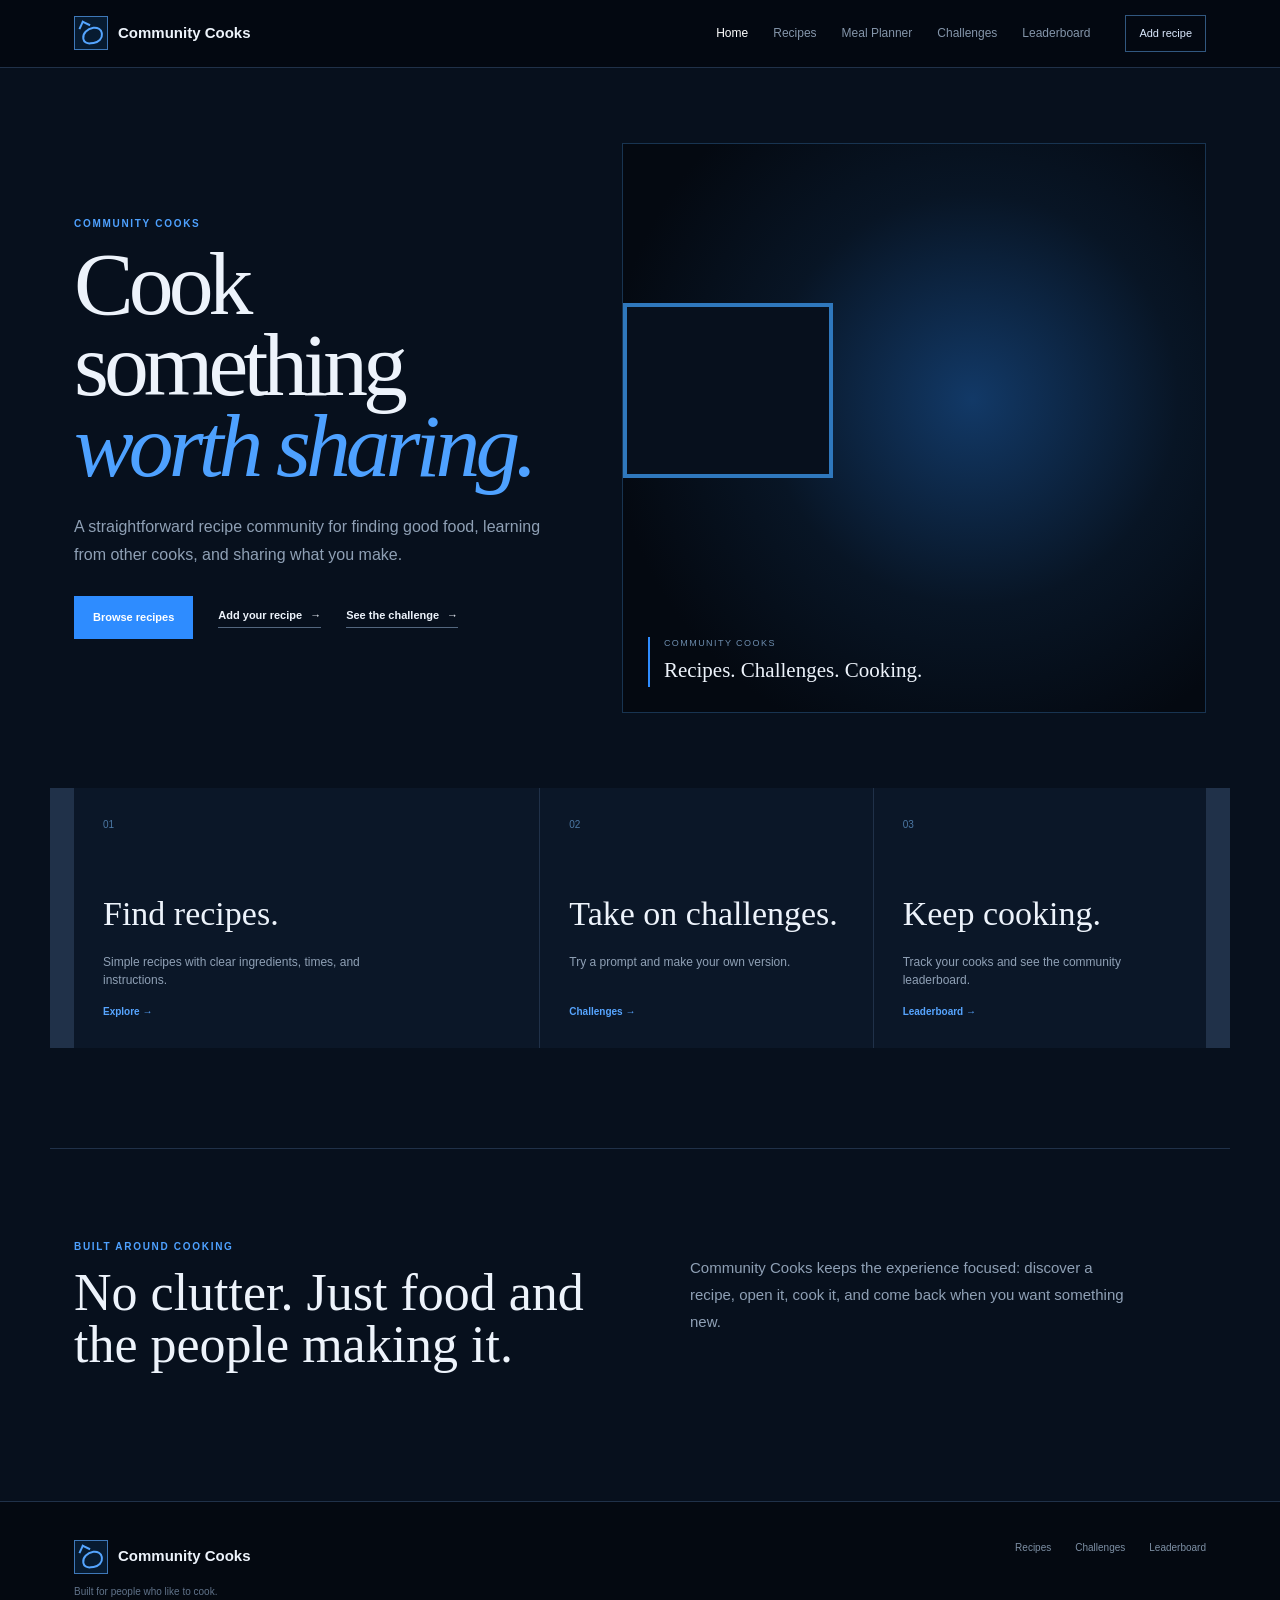
==== commit 3089b098: "Replace CSS dragon hero with original inline night dragon illustration" ====
--- a/index.html
+++ b/index.html
@@ -1 +1 @@
-<!doctype html><html lang="en"><head><meta charset="utf-8"><meta name="viewport" content="width=device-width,initial-scale=1"><meta name="description" content="Community Cooks is a recipe community built by cooks, for cooks."><title>Community Cooks | Home</title><link rel="stylesheet" href="styles.css"></head><body class="home-page"><header class="site-header"><div class="header-inner"><a class="wordmark" href="index.html"><span class="dragon-mark" aria-hidden="true"></span><span>Community Cooks</span></a><nav class="main-nav"><a class="active" href="index.html">Home</a><a href="discover.html">Recipes</a><a href="meal-planner.html">Meal Planner</a><a href="challenges.html">Challenges</a><a href="leaderboard.html">Leaderboard</a></nav><a class="header-action" href="add-recipe.html">Add recipe</a></div></header><main><section class="hero"><div class="hero-copy"><p class="eyebrow">Community Cooks</p><h1>Cook something<br><em>worth sharing.</em></h1><p class="hero-lede">A straightforward recipe community for finding good food, learning from other cooks, and sharing what you make.</p><div class="hero-actions"><a class="button button-blue" href="discover.html">Browse recipes</a><a class="text-link" href="add-recipe.html">Add your recipe <span>→</span></a><a class="text-link" href="challenges.html">See the challenge <span>→</span></a></div></div><div class="hero-art"><div class="dragon-glow"></div><div class="dragon-silhouette"><span class="dragon-head"></span><span class="dragon-body"></span><span class="dragon-wing wing-one"></span><span class="dragon-wing wing-two"></span><span class="dragon-tail"></span></div><div class="hero-art-copy"><span>COMMUNITY COOKS</span><strong>Recipes. Challenges. Cooking.</strong></div></div></section><section class="feature-grid"><a class="feature-card feature-large" href="discover.html"><span class="feature-number">01</span><h2>Find recipes.</h2><p>Simple recipes with clear ingredients, times, and instructions.</p><span class="card-link">Explore →</span></a><a class="feature-card" href="challenges.html"><span class="feature-number">02</span><h2>Take on challenges.</h2><p>Try a prompt and make your own version.</p><span class="card-link">Challenges →</span></a><a class="feature-card" href="leaderboard.html"><span class="feature-number">03</span><h2>Keep cooking.</h2><p>Track your cooks and see the community leaderboard.</p><span class="card-link">Leaderboard →</span></a></section><section class="home-intro"><div><p class="eyebrow">Built around cooking</p><h2>No clutter. Just food and the people making it.</h2></div><p>Community Cooks keeps the experience focused: discover a recipe, open it, cook it, and come back when you want something new.</p></section></main><footer class="site-footer"><div><a class="wordmark" href="index.html"><span class="dragon-mark" aria-hidden="true"></span><span>Community Cooks</span></a><p>Built for people who like to cook.</p></div><nav><a href="discover.html">Recipes</a><a href="challenges.html">Challenges</a><a href="leaderboard.html">Leaderboard</a></nav></footer></body></html>+<!doctype html><html lang="en"><head><meta charset="utf-8"><meta name="viewport" content="width=device-width,initial-scale=1"><meta name="description" content="Community Cooks is a recipe community built by cooks, for cooks."><title>Community Cooks | Home</title><link rel="stylesheet" href="styles.css"></head><body class="home-page"><header class="site-header"><div class="header-inner"><a class="wordmark" href="index.html"><span class="dragon-mark" aria-hidden="true"></span><span>Community Cooks</span></a><nav class="main-nav"><a class="active" href="index.html">Home</a><a href="discover.html">Recipes</a><a href="meal-planner.html">Meal Planner</a><a href="challenges.html">Challenges</a><a href="leaderboard.html">Leaderboard</a></nav><a class="header-action" href="add-recipe.html">Add recipe</a></div></header><main><section class="hero"><div class="hero-copy"><p class="eyebrow">Community Cooks</p><h1>Cook something<br><em>worth sharing.</em></h1><p class="hero-lede">A straightforward recipe community for finding good food, learning from other cooks, and sharing what you make.</p><div class="hero-actions"><a class="button button-blue" href="discover.html">Browse recipes</a><a class="text-link" href="add-recipe.html">Add your recipe <span>→</span></a><a class="text-link" href="challenges.html">See the challenge <span>→</span></a></div></div><div class="hero-art"><div class="night-dragon" aria-label="Original cute night dragon illustration"><div class="moon"></div><div class="star star-a"></div><div class="star star-b"></div><div class="star star-c"></div><div class="dragon-cloud cloud-a"></div><div class="dragon-cloud cloud-b"></div><div class="cute-dragon"><div class="dragon-wing left-wing"></div><div class="dragon-wing right-wing"></div><div class="dragon-ear left-ear"></div><div class="dragon-ear right-ear"></div><div class="dragon-body-shape"></div><div class="dragon-head-shape"><span class="eye left-eye"></span><span class="eye right-eye"></span><span class="nose"></span><span class="smile"></span></div><div class="dragon-belly"></div><div class="dragon-tail-shape"></div><div class="dragon-foot left-foot"></div><div class="dragon-foot right-foot"></div></div><div class="hero-art-copy"><span>COMMUNITY COOKS</span><strong>Recipes. Challenges. Cooking.</strong></div></div></section><section class="feature-grid"><a class="feature-card feature-large" href="discover.html"><span class="feature-number">01</span><h2>Find recipes.</h2><p>Simple recipes with clear ingredients, times, and instructions.</p><span class="card-link">Explore →</span></a><a class="feature-card" href="challenges.html"><span class="feature-number">02</span><h2>Take on challenges.</h2><p>Try a prompt and make your own version.</p><span class="card-link">Challenges →</span></a><a class="feature-card" href="leaderboard.html"><span class="feature-number">03</span><h2>Keep cooking.</h2><p>Track your cooks and see the community leaderboard.</p><span class="card-link">Leaderboard →</span></a></section><section class="home-intro"><div><p class="eyebrow">Built around cooking</p><h2>No clutter. Just food and the people making it.</h2></div><p>Community Cooks keeps the experience focused: discover a recipe, open it, cook it, and come back when you want something new.</p></section></main><footer class="site-footer"><div><a class="wordmark" href="index.html"><span class="dragon-mark" aria-hidden="true"></span><span>Community Cooks</span></a><p>Built for people who like to cook.</p></div><nav><a href="discover.html">Recipes</a><a href="challenges.html">Challenges</a><a href="leaderboard.html">Leaderboard</a></nav></footer></body></html>
--- a/styles.css
+++ b/styles.css
@@ -1,2 +1,33 @@
 *{box-sizing:border-box}html{scroll-behavior:smooth}body{margin:0;background:#07101d;color:#edf3fb;font-family:Arial,Helvetica,sans-serif;line-height:1.5}a{color:inherit;text-decoration:none}button,input{font:inherit}button{cursor:pointer}.sr-only{position:absolute;width:1px;height:1px;padding:0;margin:-1px;overflow:hidden;clip:rect(0,0,0,0)}:root{--blue:#2e8cff;--ink:#edf3fb;--muted:#8fa0b5;--line:#203149;--panel:#0b1728;--black:#040911}.site-header{position:sticky;top:0;z-index:10;background:rgba(4,9,17,.96);border-bottom:1px solid var(--line)}.header-inner{max-width:1180px;margin:auto;padding:15px 24px;display:flex;align-items:center;gap:35px}.wordmark{display:flex;align-items:center;gap:10px;font-size:15px;font-weight:700}.dragon-mark{width:34px;height:34px;border:1px solid #3e78b9;display:grid;place-items:center;color:#fff;background:#071b31;font-size:10px;letter-spacing:.08em}.main-nav{margin-left:auto;display:flex;gap:25px}.main-nav a{color:#8495aa;font-size:12px}.main-nav a:hover,.main-nav a.active{color:#fff}.header-action{border:1px solid #31577f;background:transparent;color:#dceaff;padding:9px 13px;font-size:11px}.header-action:hover{border-color:var(--blue);color:#fff}main{min-height:calc(100vh - 130px)}.hero{max-width:1180px;margin:auto;min-height:690px;padding:75px 24px;display:grid;grid-template-columns:.9fr 1.1fr;gap:70px;align-items:center}.eyebrow{margin:0 0 13px;color:#4ea1ff;font-size:10px;font-weight:700;letter-spacing:.17em;text-transform:uppercase}h1,h2,h3{font-family:Georgia,"Times New Roman",serif;font-weight:400}h1{font-size:clamp(58px,7vw,94px);line-height:.9;letter-spacing:-.055em;margin:0}h1 em,h2 em{color:#4ea1ff;font-style:italic}.hero-lede{max-width:500px;color:var(--muted);font-size:16px;line-height:1.75;margin:27px 0}.hero-actions{display:flex;align-items:center;gap:25px}.button{display:inline-block;border:0;padding:13px 19px;font-size:11px;font-weight:700}.button-blue{background:var(--blue);color:#fff}.button-blue:hover{background:#55a5ff}.text-link{font-size:11px;font-weight:700;border-bottom:1px solid #53677f;padding-bottom:4px}.text-link span{margin-left:5px}.hero-art{height:570px;position:relative;overflow:hidden;border:1px solid #183451;background:radial-gradient(circle at 60% 45%,#123967 0,#081525 44%,#040911 78%)}.dragon-glow{position:absolute;width:310px;height:310px;border-radius:50%;background:rgba(46,140,255,.13);filter:blur(35px);left:28%;top:25%}.dragon-silhouette{position:absolute;inset:0}.dragon-head{position:absolute;width:110px;height:82px;background:#08111e;border:3px solid #2f78bd;border-radius:55% 40% 45% 30%;left:43%;top:31%;transform:rotate(-12deg)}.dragon-head:before,.dragon-head:after{content:"";position:absolute;background:#08111e;border-top:3px solid #2f78bd;width:35px;height:65px;top:-48px}.dragon-head:before{left:8px;transform:rotate(-24deg)}.dragon-head:after{right:8px;transform:rotate(24deg)}.dragon-body{position:absolute;width:330px;height:170px;border:4px solid #2f78bd;border-left:0;border-radius:0 70% 65% 0;left:24%;top:40%;transform:rotate(7deg)}.dragon-wing{position:absolute;width:210px;height:175px;border:4px solid #2f78bd;background:#07101d;top:28%}.wing-one{left:28%;clip-path:polygon(0 100%,12% 10%,55% 42%,100% 0,76% 100%)}.wing-two{left:52%;transform:scaleX(-1);clip-path:polygon(0 100%,12% 10%,55% 42%,100% 0,76% 100%)}.dragon-tail{position:absolute;width:290px;height:100px;border-bottom:4px solid #2f78bd;border-radius:0 0 80% 60%;left:18%;top:57%;transform:rotate(-8deg)}.hero-art-copy{position:absolute;left:25px;bottom:25px;border-left:2px solid var(--blue);padding-left:14px}.hero-art-copy span{display:block;font-size:9px;letter-spacing:.16em;color:#6e8eaf}.hero-art-copy strong{display:block;margin-top:5px;font-family:Georgia,serif;font-size:21px;font-weight:400}.feature-grid{max-width:1180px;margin:0 auto 100px;padding:0 24px;display:grid;grid-template-columns:1.4fr 1fr 1fr;gap:1px;background:var(--line)}.feature-card{background:var(--panel);min-height:260px;padding:29px;display:flex;flex-direction:column}.feature-card:hover{background:#0d1d31}.feature-number{font-size:10px;color:#4c78a4}.feature-card h2{font-size:34px;line-height:1;margin:65px 0 10px}.feature-card p{color:var(--muted);font-size:12px;max-width:300px}.card-link{margin-top:auto;color:#57a5ff;font-size:10px;font-weight:700}.home-intro,.page-shell{max-width:1180px;margin:auto;padding:90px 24px}.home-intro{display:grid;grid-template-columns:1fr 1fr;gap:100px;border-top:1px solid var(--line);padding-bottom:130px}.home-intro h2{font-size:52px;line-height:1;margin:0}.home-intro>p{color:var(--muted);font-size:15px;line-height:1.8;max-width:450px}.page-heading{padding:25px 0 70px;border-bottom:1px solid var(--line)}.page-heading h1{font-size:76px}.page-heading>p:last-child{color:var(--muted);font-size:14px;margin-top:22px}.recipe-tools{display:flex;justify-content:space-between;gap:25px;align-items:end;padding:28px 0}.search-box{width:330px;position:relative}.search-box input{width:100%;background:transparent;color:#fff;border:0;border-bottom:1px solid #50627a;padding:11px 25px 11px 0;outline:0}.search-box>span:last-child{position:absolute;right:2px;top:8px}.chips{display:flex;gap:8px;flex-wrap:wrap}.chip{background:transparent;color:#8ea1b7;border:1px solid #2a3d55;padding:8px 12px;font-size:10px}.chip.active,.chip:hover{color:#fff;border-color:var(--blue)}.recipe-grid{display:grid;grid-template-columns:repeat(3,1fr);gap:35px 22px}.recipe-card{background:var(--panel);border:1px solid #182b43}.recipe-image{height:270px;overflow:hidden;position:relative}.recipe-image img{width:100%;height:100%;object-fit:cover;display:block}.recipe-tag{position:absolute;left:13px;top:13px;background:#06101d;border:1px solid #31577f;color:#a9d4ff;padding:5px 7px;font-size:9px;text-transform:uppercase;letter-spacing:.08em}.recipe-info{padding:19px}.recipe-topline{color:#7890aa;font-size:10px}.recipe-info h2{font-size:28px;line-height:1.05;margin:7px 0}.recipe-info p{color:var(--muted);font-size:12px;line-height:1.65}.creator{font-size:10px;color:#b7c8da;border-top:1px solid var(--line);padding-top:13px}.recipe-open{display:inline-block;margin-top:16px;color:#57a5ff;font-size:10px;font-weight:700}.empty-state{color:var(--muted);padding:60px 0}.recipe-page{max-width:1180px;margin:auto;padding:70px 24px}.recipe-hero{display:grid;grid-template-columns:1fr 1fr;gap:55px;align-items:start}.recipe-hero img{width:100%;height:550px;object-fit:cover}.recipe-details{padding-top:20px}.recipe-details h1{font-size:68px}.recipe-details .description{color:var(--muted);font-size:14px;line-height:1.8;max-width:500px;margin:25px 0}.creator-line{font-size:11px;color:#9fb1c4;border-top:1px solid var(--line);border-bottom:1px solid var(--line);padding:15px 0}.recipe-body{display:grid;grid-template-columns:1fr 1.5fr;gap:70px;margin-top:65px;border-top:1px solid var(--line);padding-top:55px}.recipe-body h2{font-size:31px}.recipe-body ul,.recipe-body ol{padding-left:20px;color:#b8c5d3;font-size:13px;line-height:2}.recipe-body li{margin-bottom:8px}.back-link{display:inline-block;margin-bottom:25px;color:#61aaff;font-size:11px}.challenge-panel{margin-top:50px;border:1px solid #23415f;background:var(--panel);padding:60px;display:grid;grid-template-columns:100px 1fr;gap:40px}.challenge-mark{font-family:Georgia,serif;font-size:48px;color:#347fca}.challenge-panel h2{font-size:55px;line-height:1;margin:0 0 20px}.challenge-panel p:not(.eyebrow):not(.status){max-width:650px;color:var(--muted);line-height:1.8;font-size:14px}.status{color:#65adff;font-size:11px;min-height:18px}.plain-grid{display:grid;grid-template-columns:1fr 1fr;gap:100px;border-top:1px solid var(--line);margin-top:80px;padding-top:55px}.plain-grid h2{font-size:50px;line-height:1;margin:0}.plain-grid ol{margin:0;padding:0;list-style:none}.plain-grid li{border-bottom:1px solid var(--line);padding:17px 0;display:grid;grid-template-columns:130px 1fr}.plain-grid li strong{font-size:12px}.plain-grid li span{color:var(--muted);font-size:12px}.leaderboard-page{display:grid;grid-template-columns:1.4fr .6fr;gap:65px;padding-top:55px}.table-head,.rank-row{display:grid;grid-template-columns:70px 1fr 100px 90px;gap:15px;align-items:center}.table-head{padding:0 12px 13px;color:#60758d;text-transform:uppercase;font-size:9px;letter-spacing:.12em}.rank-row{border-top:1px solid var(--line);padding:20px 12px}.rank-row strong{font-size:12px}.rank-row span{font-size:10px;color:#8ea1b7}.progress-panel{background:var(--panel);border:1px solid #1e334c;padding:30px;align-self:start}.progress-panel>strong{display:block;font-family:Georgia,serif;font-size:43px;font-weight:400;margin:15px 0}.progress-bar{height:5px;background:#1c3047;margin:20px 0 12px}.progress-bar span{display:block;height:100%;width:0;background:var(--blue)}.progress-panel>p:not(.eyebrow):not(.status){color:var(--muted);font-size:11px;margin-bottom:20px}.site-footer{border-top:1px solid var(--line);background:#040911;padding:38px max(24px,calc((100vw - 1132px)/2));display:flex;justify-content:space-between;gap:30px}.site-footer p{color:#61738a;font-size:10px}.site-footer nav{display:flex;gap:24px;align-items:flex-start}.site-footer nav a{color:#7e90a5;font-size:10px}.site-footer nav a:hover{color:#fff}@media(max-width:850px){.main-nav{gap:12px}.hero{grid-template-columns:1fr;min-height:auto}.hero-art{height:430px}.feature-grid{grid-template-columns:1fr}.home-intro,.recipe-hero,.recipe-body,.leaderboard-page,.plain-grid{grid-template-columns:1fr;gap:40px}.recipe-hero img{height:430px}.recipe-details h1{font-size:58px}.recipe-grid{grid-template-columns:repeat(2,1fr)}}@media(max-width:620px){.header-inner{padding:12px 16px}.main-nav{display:none}.header-action{margin-left:auto}.hero,.page-shell,.recipe-page{padding-left:16px;padding-right:16px}.hero{padding-top:45px}.hero-art{height:360px}.hero-actions{align-items:flex-start;flex-direction:column}.feature-grid{margin-bottom:65px;padding:0 16px}.home-intro{padding:65px 16px 85px}.home-intro h2{font-size:40px}.page-heading h1{font-size:58px}.recipe-tools{align-items:stretch;flex-direction:column}.search-box{width:100%}.recipe-grid{grid-template-columns:1fr}.recipe-hero img{height:330px}.recipe-details h1{font-size:50px}.recipe-body{gap:20px}.challenge-panel{grid-template-columns:1fr;padding:30px;gap:15px}.challenge-panel h2{font-size:43px}.table-head,.rank-row{grid-template-columns:45px 1fr 70px}.table-head span:last-child,.rank-row span:last-child{display:none}.site-footer{flex-direction:column}.site-footer nav{flex-wrap:wrap}}
-.add-page{max-width:900px}.recipe-form{padding-top:45px}.recipe-form label{display:block;margin-bottom:24px}.recipe-form label>span{display:block;color:#dbe8f5;font-size:11px;font-weight:700;margin-bottom:8px}.recipe-form small{color:#71859b;font-weight:400}.form-grid{display:grid;grid-template-columns:1fr 1fr;gap:0 24px}.recipe-form input,.recipe-form textarea,.recipe-form select{width:100%;background:#091522;border:1px solid #263c55;color:#edf3fb;padding:13px 14px;outline:none;border-radius:0}.recipe-form textarea{resize:vertical;line-height:1.6}.recipe-form input:focus,.recipe-form textarea:focus,.recipe-form select:focus{border-color:var(--blue)}.recipe-form select{min-height:108px}.field-help{display:block;margin-top:7px}.form-actions{display:flex;align-items:center;gap:25px;border-top:1px solid var(--line);padding-top:25px}.form-message{display:none;color:#65adff;font-size:12px;margin:20px 0 0}.form-message.show{display:block}.add-recipe-button{align-self:center;white-space:nowrap}@media(max-width:620px){.form-grid{grid-template-columns:1fr}.add-recipe-button{width:max-content}.form-actions{align-items:flex-start;flex-direction:column}}+.add-page{max-width:900px}.recipe-form{padding-top:45px}.recipe-form label{display:block;margin-bottom:24px}.recipe-form label>span{display:block;color:#dbe8f5;font-size:11px;font-weight:700;margin-bottom:8px}.recipe-form small{color:#71859b;font-weight:400}.form-grid{display:grid;grid-template-columns:1fr 1fr;gap:0 24px}.recipe-form input,.recipe-form textarea,.recipe-form select{width:100%;background:#091522;border:1px solid #263c55;color:#edf3fb;padding:13px 14px;outline:none;border-radius:0}.recipe-form textarea{resize:vertical;line-height:1.6}.recipe-form input:focus,.recipe-form textarea:focus,.recipe-form select:focus{border-color:var(--blue)}.recipe-form select{min-height:108px}.field-help{display:block;margin-top:7px}.form-actions{display:flex;align-items:center;gap:25px;border-top:1px solid var(--line);padding-top:25px}.form-message{display:none;color:#65adff;font-size:12px;margin:20px 0 0}.form-message.show{display:block}.add-recipe-button{align-self:center;white-space:nowrap}@media(max-width:620px){.form-grid{grid-template-columns:1fr}.add-recipe-button{width:max-content}.form-actions{align-items:flex-start;flex-direction:column}}
+/* Dragon identity */
+.dragon-mark{position:relative;width:34px;height:34px;border:1px solid #3e78b9;background:#071b31;display:block;overflow:hidden}
+.dragon-mark:before{content:"";position:absolute;width:17px;height:13px;border:2px solid #55a5ff;border-radius:65% 45% 55% 40%;left:7px;top:10px;transform:rotate(-8deg)}
+.dragon-mark:after{content:"";position:absolute;width:7px;height:7px;border-left:2px solid #55a5ff;border-top:2px solid #55a5ff;left:5px;top:5px;transform:rotate(25deg)}
+.wordmark:hover .dragon-mark:before{box-shadow:8px -1px 0 -5px #fff}
+
+/* Meal planner */
+.planner-actions{display:flex;align-items:center;gap:12px;padding:28px 0;border-bottom:1px solid var(--line);flex-wrap:wrap}
+.planner-grid{display:grid;grid-template-columns:repeat(7,1fr);gap:1px;background:var(--line);margin-top:35px}
+.day-card{background:var(--panel);padding:20px;min-height:390px}
+.day-card h2{font-size:25px;margin:0 0 25px;color:#edf3fb}
+.day-card label{display:block;margin-bottom:22px}
+.day-card label span{display:block;color:#6e87a1;font-size:9px;text-transform:uppercase;letter-spacing:.12em;margin-bottom:7px}
+.day-card select{width:100%;min-height:42px;background:#07111e;color:#dceaff;border:1px solid #263c55;padding:8px;font-size:10px}
+.day-card select:focus{outline:1px solid var(--blue);border-color:var(--blue)}
+
+/* Points */
+.points-section{display:grid;grid-template-columns:1fr 1.2fr;gap:80px;margin-top:90px;padding-top:55px;border-top:1px solid var(--line)}
+.points-section h2{font-size:48px;line-height:1;margin:0}
+.points-note{color:var(--muted);font-size:12px;max-width:350px}
+.points-list{border-top:1px solid var(--line)}
+.points-list div{display:grid;grid-template-columns:90px 1fr;gap:20px;padding:17px 0;border-bottom:1px solid var(--line)}
+.points-list strong{font-family:Georgia,serif;font-size:25px;color:#55a5ff}
+.points-list span{font-size:12px;color:#b6c4d2}
+.empty-ranks{border-top:1px solid var(--line)}
+.empty-rank-message{padding:45px 12px;display:flex;flex-direction:column;gap:8px}
+.empty-rank-message strong{font-family:Georgia,serif;font-size:28px;font-weight:400}
+.empty-rank-message span{font-size:11px;color:var(--muted)}
+@media(max-width:1050px){.planner-grid{grid-template-columns:repeat(4,1fr)}}
+@media(max-width:850px){.points-section{grid-template-columns:1fr;gap:35px}.planner-grid{grid-template-columns:repeat(2,1fr)}}
+@media(max-width:620px){.planner-grid{grid-template-columns:1fr}.day-card{min-height:0}.points-section h2{font-size:40px}}
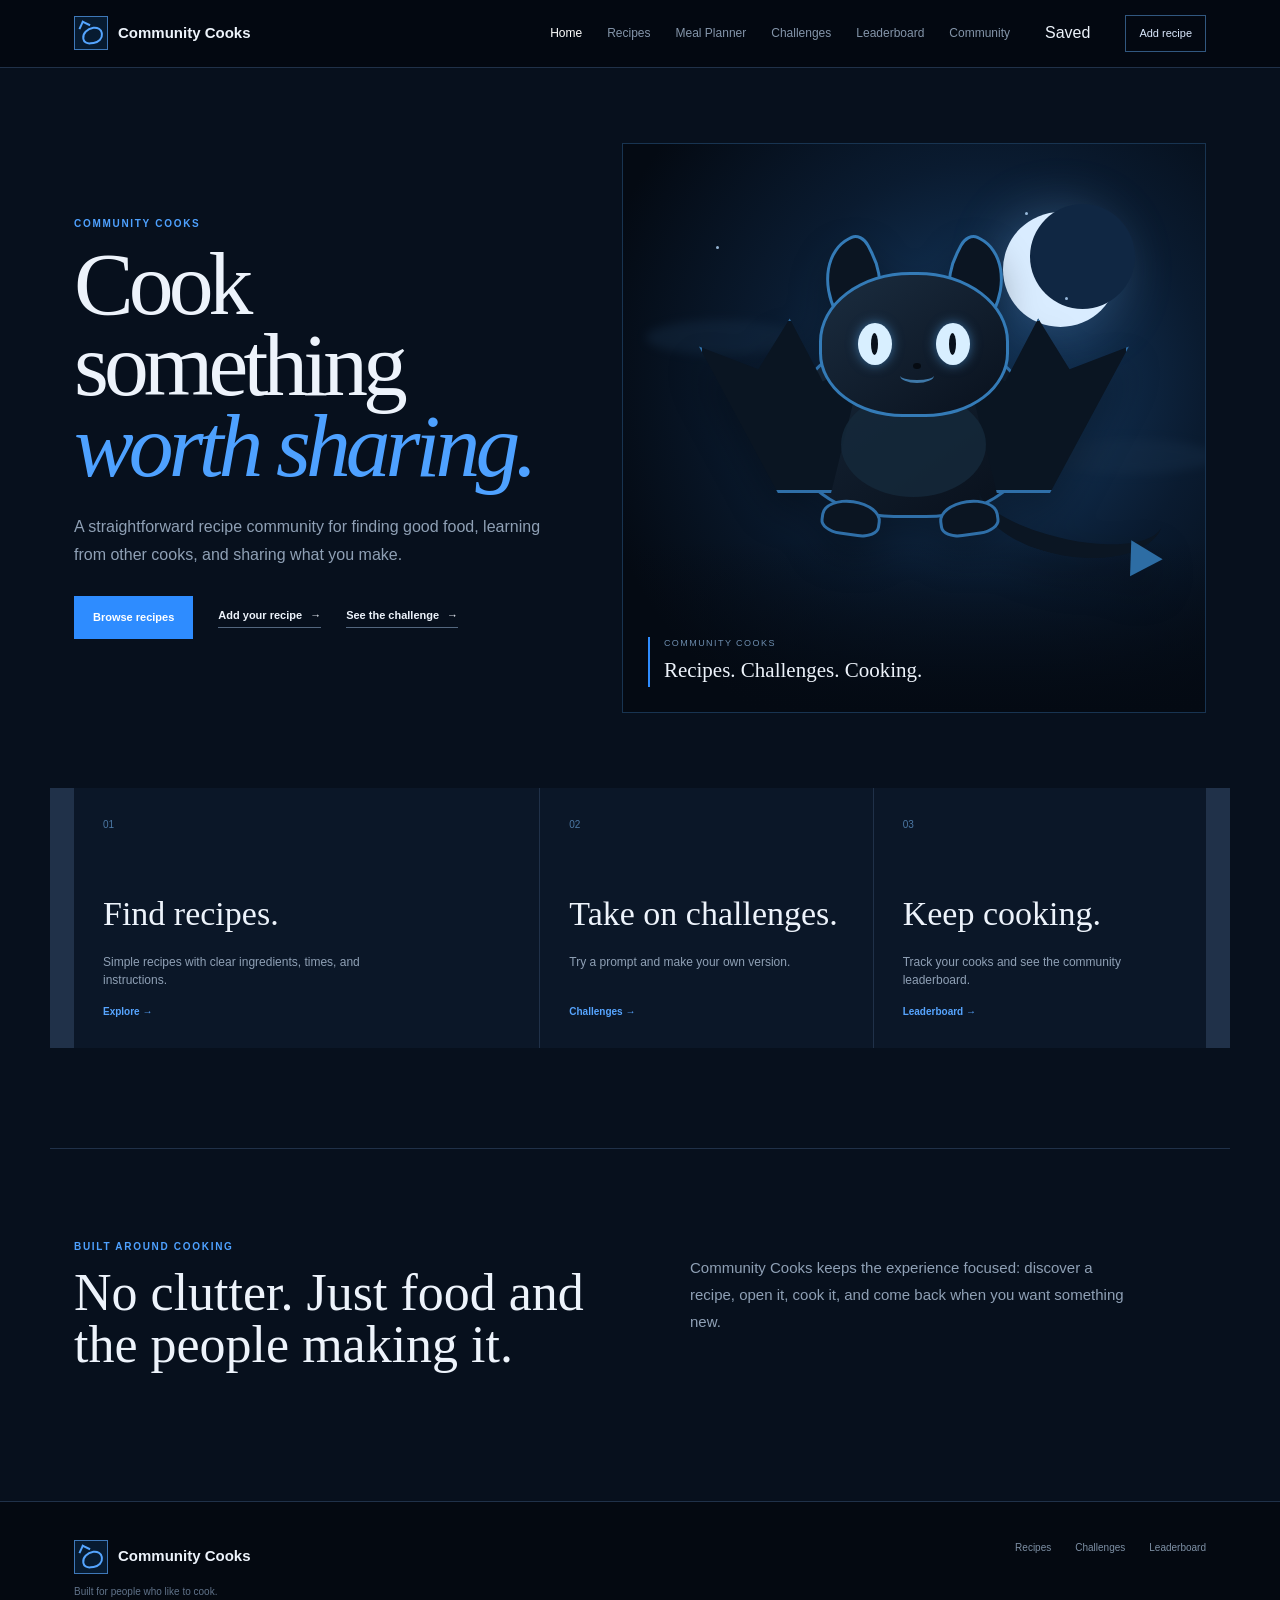
==== commit e7952a25: "Connect feature navigation and planner points" ====
--- a/index.html
+++ b/index.html
@@ -1 +1 @@
-<!doctype html><html lang="en"><head><meta charset="utf-8"><meta name="viewport" content="width=device-width,initial-scale=1"><meta name="description" content="Community Cooks is a recipe community built by cooks, for cooks."><title>Community Cooks | Home</title><link rel="stylesheet" href="styles.css"></head><body class="home-page"><header class="site-header"><div class="header-inner"><a class="wordmark" href="index.html"><span class="dragon-mark" aria-hidden="true"></span><span>Community Cooks</span></a><nav class="main-nav"><a class="active" href="index.html">Home</a><a href="discover.html">Recipes</a><a href="meal-planner.html">Meal Planner</a><a href="challenges.html">Challenges</a><a href="leaderboard.html">Leaderboard</a></nav><a class="header-action" href="add-recipe.html">Add recipe</a></div></header><main><section class="hero"><div class="hero-copy"><p class="eyebrow">Community Cooks</p><h1>Cook something<br><em>worth sharing.</em></h1><p class="hero-lede">A straightforward recipe community for finding good food, learning from other cooks, and sharing what you make.</p><div class="hero-actions"><a class="button button-blue" href="discover.html">Browse recipes</a><a class="text-link" href="add-recipe.html">Add your recipe <span>→</span></a><a class="text-link" href="challenges.html">See the challenge <span>→</span></a></div></div><div class="hero-art"><div class="night-dragon" aria-label="Original cute night dragon illustration"><div class="moon"></div><div class="star star-a"></div><div class="star star-b"></div><div class="star star-c"></div><div class="dragon-cloud cloud-a"></div><div class="dragon-cloud cloud-b"></div><div class="cute-dragon"><div class="dragon-wing left-wing"></div><div class="dragon-wing right-wing"></div><div class="dragon-ear left-ear"></div><div class="dragon-ear right-ear"></div><div class="dragon-body-shape"></div><div class="dragon-head-shape"><span class="eye left-eye"></span><span class="eye right-eye"></span><span class="nose"></span><span class="smile"></span></div><div class="dragon-belly"></div><div class="dragon-tail-shape"></div><div class="dragon-foot left-foot"></div><div class="dragon-foot right-foot"></div></div><div class="hero-art-copy"><span>COMMUNITY COOKS</span><strong>Recipes. Challenges. Cooking.</strong></div></div></section><section class="feature-grid"><a class="feature-card feature-large" href="discover.html"><span class="feature-number">01</span><h2>Find recipes.</h2><p>Simple recipes with clear ingredients, times, and instructions.</p><span class="card-link">Explore →</span></a><a class="feature-card" href="challenges.html"><span class="feature-number">02</span><h2>Take on challenges.</h2><p>Try a prompt and make your own version.</p><span class="card-link">Challenges →</span></a><a class="feature-card" href="leaderboard.html"><span class="feature-number">03</span><h2>Keep cooking.</h2><p>Track your cooks and see the community leaderboard.</p><span class="card-link">Leaderboard →</span></a></section><section class="home-intro"><div><p class="eyebrow">Built around cooking</p><h2>No clutter. Just food and the people making it.</h2></div><p>Community Cooks keeps the experience focused: discover a recipe, open it, cook it, and come back when you want something new.</p></section></main><footer class="site-footer"><div><a class="wordmark" href="index.html"><span class="dragon-mark" aria-hidden="true"></span><span>Community Cooks</span></a><p>Built for people who like to cook.</p></div><nav><a href="discover.html">Recipes</a><a href="challenges.html">Challenges</a><a href="leaderboard.html">Leaderboard</a></nav></footer></body></html>+<!doctype html><html lang="en"><head><meta charset="utf-8"><meta name="viewport" content="width=device-width,initial-scale=1"><meta name="description" content="Community Cooks is a recipe community built by cooks, for cooks."><title>Community Cooks | Home</title><link rel="stylesheet" href="styles.css"></head><body class="home-page"><header class="site-header"><div class="header-inner"><a class="wordmark" href="index.html"><span class="dragon-mark" aria-hidden="true"></span><span>Community Cooks</span></a><nav class="main-nav"><a class="active" href="index.html">Home</a><a href="discover.html">Recipes</a><a href="meal-planner.html">Meal Planner</a><a href="challenges.html">Challenges</a><a href="leaderboard.html">Leaderboard</a><a href="community.html">Community</a></nav><a href="saved.html">Saved</a><a class="header-action" href="add-recipe.html">Add recipe</a></div></header><main><section class="hero"><div class="hero-copy"><p class="eyebrow">Community Cooks</p><h1>Cook something<br><em>worth sharing.</em></h1><p class="hero-lede">A straightforward recipe community for finding good food, learning from other cooks, and sharing what you make.</p><div class="hero-actions"><a class="button button-blue" href="discover.html">Browse recipes</a><a class="text-link" href="add-recipe.html">Add your recipe <span>→</span></a><a class="text-link" href="challenges.html">See the challenge <span>→</span></a></div></div><div class="hero-art"><div class="night-dragon" aria-label="Original cute night dragon illustration"><div class="moon"></div><div class="star star-a"></div><div class="star star-b"></div><div class="star star-c"></div><div class="dragon-cloud cloud-a"></div><div class="dragon-cloud cloud-b"></div><div class="cute-dragon"><div class="dragon-wing left-wing"></div><div class="dragon-wing right-wing"></div><div class="dragon-ear left-ear"></div><div class="dragon-ear right-ear"></div><div class="dragon-body-shape"></div><div class="dragon-head-shape"><span class="eye left-eye"></span><span class="eye right-eye"></span><span class="nose"></span><span class="smile"></span></div><div class="dragon-belly"></div><div class="dragon-tail-shape"></div><div class="dragon-foot left-foot"></div><div class="dragon-foot right-foot"></div></div><div class="hero-art-copy"><span>COMMUNITY COOKS</span><strong>Recipes. Challenges. Cooking.</strong></div></div></section><section class="feature-grid"><a class="feature-card feature-large" href="discover.html"><span class="feature-number">01</span><h2>Find recipes.</h2><p>Simple recipes with clear ingredients, times, and instructions.</p><span class="card-link">Explore →</span></a><a class="feature-card" href="challenges.html"><span class="feature-number">02</span><h2>Take on challenges.</h2><p>Try a prompt and make your own version.</p><span class="card-link">Challenges →</span></a><a class="feature-card" href="leaderboard.html"><span class="feature-number">03</span><h2>Keep cooking.</h2><p>Track your cooks and see the community leaderboard.</p><span class="card-link">Leaderboard →</span></a></section><section class="home-intro"><div><p class="eyebrow">Built around cooking</p><h2>No clutter. Just food and the people making it.</h2></div><p>Community Cooks keeps the experience focused: discover a recipe, open it, cook it, and come back when you want something new.</p></section></main><footer class="site-footer"><div><a class="wordmark" href="index.html"><span class="dragon-mark" aria-hidden="true"></span><span>Community Cooks</span></a><p>Built for people who like to cook.</p></div><nav><a href="discover.html">Recipes</a><a href="challenges.html">Challenges</a><a href="leaderboard.html">Leaderboard</a></nav></footer></body></html>
--- a/styles.css
+++ b/styles.css
@@ -31,3 +31,35 @@
 @media(max-width:1050px){.planner-grid{grid-template-columns:repeat(4,1fr)}}
 @media(max-width:850px){.points-section{grid-template-columns:1fr;gap:35px}.planner-grid{grid-template-columns:repeat(2,1fr)}}
 @media(max-width:620px){.planner-grid{grid-template-columns:1fr}.day-card{min-height:0}.points-section h2{font-size:40px}}
+
+.hero-art{background:radial-gradient(circle at 62% 42%,#173e68 0,#0a1b30 45%,#040a13 82%);isolation:isolate}
+.hero-art:after{content:"";position:absolute;inset:auto 0 0;height:30%;background:linear-gradient(transparent,#040a13);z-index:1;pointer-events:none}
+.night-dragon{position:absolute;inset:0;overflow:hidden}
+.moon{position:absolute;width:115px;height:115px;border-radius:50%;right:15%;top:12%;background:#d9ecff;box-shadow:0 0 55px rgba(133,195,255,.28)}
+.moon:after{content:"";position:absolute;width:105px;height:105px;border-radius:50%;background:#102743;right:-17px;top:-8px}
+.star{position:absolute;width:3px;height:3px;border-radius:50%;background:#b9dcff;opacity:.8}.star-a{left:16%;top:18%}.star-b{left:76%;top:27%}.star-c{left:69%;top:12%}
+.dragon-cloud{position:absolute;height:35px;width:150px;border-radius:50%;background:#18304a;opacity:.38;filter:blur(5px)}.cloud-a{left:4%;top:31%}.cloud-b{right:-2%;top:52%;width:180px}
+.cute-dragon{position:absolute;width:470px;height:390px;left:50%;top:47%;transform:translate(-50%,-50%);z-index:2;filter:drop-shadow(0 18px 18px rgba(0,0,0,.3))}
+.dragon-body-shape{position:absolute;width:245px;height:185px;left:112px;top:118px;border-radius:48% 50% 45% 42%;background:linear-gradient(145deg,#17283a,#080f1a);border:3px solid #2f6fa8}
+.dragon-head-shape{position:absolute;width:190px;height:145px;left:140px;top:57px;border-radius:48% 48% 44% 44%;background:linear-gradient(145deg,#1b2d40,#09111d);border:3px solid #347bb7;z-index:4}
+.dragon-ear{position:absolute;width:62px;height:82px;top:25px;background:#0b1522;border:3px solid #347bb7;z-index:3}.left-ear{left:143px;transform:rotate(-27deg);border-radius:75% 20% 70% 20%}.right-ear{right:142px;transform:rotate(27deg);border-radius:20% 75% 20% 70%}
+.dragon-wing{position:absolute;width:165px;height:175px;top:103px;background:#0a1522;border:3px solid #2f6fa8;z-index:1}.left-wing{left:20px;clip-path:polygon(48% 100%,0 16%,36% 29%,55% 0,75% 36%,100% 23%,80% 100%)}.right-wing{right:20px;clip-path:polygon(52% 100%,100% 16%,64% 29%,45% 0,25% 36%,0 23%,20% 100%)}
+.dragon-belly{position:absolute;width:145px;height:105px;left:162px;top:177px;border-radius:50%;background:#15283a;opacity:.85;z-index:3}
+.eye{position:absolute;width:34px;height:42px;top:48px;border-radius:50%;background:#d8efff;box-shadow:0 0 12px rgba(94,181,255,.5);z-index:5}.eye:after{content:"";position:absolute;width:7px;height:22px;border-radius:50%;background:#07101b;left:13px;top:10px}.left-eye{left:36px}.right-eye{right:36px}
+.nose{position:absolute;width:8px;height:6px;border-radius:50%;background:#060b12;left:91px;top:88px;z-index:6}
+.smile{position:absolute;width:34px;height:15px;border-bottom:3px solid #3e78a8;border-radius:0 0 50% 50%;left:78px;top:93px;z-index:6}
+.dragon-tail-shape{position:absolute;width:185px;height:100px;left:300px;top:242px;border-bottom:17px solid #0b1623;border-radius:0 0 85% 60%;transform:rotate(16deg);z-index:0}.dragon-tail-shape:after{content:"";position:absolute;right:-10px;bottom:-14px;border-left:32px solid #2d6da4;border-top:18px solid transparent;border-bottom:18px solid transparent;transform:rotate(-14deg)}
+.dragon-foot{position:absolute;width:60px;height:36px;top:285px;background:#0b1522;border:3px solid #2f6fa8;border-radius:50% 50% 35% 35%;z-index:4}.left-foot{left:142px;transform:rotate(8deg)}.right-foot{left:260px;transform:rotate(-8deg)}
+.hero-art-copy{z-index:6}
+@media(max-width:620px){.cute-dragon{transform:translate(-50%,-50%) scale(.78)}.moon{width:85px;height:85px}.moon:after{width:78px;height:78px}}
+
+/* Core feature surfaces */
+.recipe-card>a{display:block;color:inherit;text-decoration:none}
+.recipe-card-body{padding:18px 18px 16px}.recipe-footer{display:flex;justify-content:space-between;align-items:center;gap:12px;margin-top:18px;font-size:11px;color:var(--muted)}.save-button{border:0;background:none;color:#79b9ff;font:inherit;cursor:pointer;padding:0}
+.recipe-actions{display:flex;gap:10px;flex-wrap:wrap;margin-top:25px}.recipe-actions .chip,.shopping-actions .chip{cursor:pointer;text-decoration:none}
+.recipe-content{max-width:1120px;margin:0 auto;padding:70px 24px;display:grid;grid-template-columns:340px 1fr;gap:90px}.ingredient-list{list-style:none;padding:0;margin:25px 0}.ingredient-list li{padding:13px 0;border-bottom:1px solid var(--line);font-size:14px}.step-list{list-style:none;padding:0;margin:25px 0}.step-list li{display:grid;grid-template-columns:55px 1fr;gap:18px;border-bottom:1px solid var(--line);padding:18px 0}.step-list li span{color:#55a5ff;font-family:Georgia,serif;font-size:24px}.step-list p{margin:3px 0;line-height:1.7}
+.cook-page{max-width:900px}.cook-header{text-align:center;padding:70px 20px 35px}.cook-header h1{font-family:Georgia,serif;font-weight:400;font-size:clamp(42px,7vw,76px);margin:8px 0}.cook-step{min-height:300px;border:1px solid var(--line);background:#0a1727;padding:65px;display:flex;flex-direction:column;justify-content:center;align-items:center;text-align:center}.cook-number{font-family:Georgia,serif;font-size:20px;color:#55a5ff}.cook-step p{font-family:Georgia,serif;font-size:clamp(27px,4vw,46px);line-height:1.2;max-width:750px}.cook-controls{display:flex;justify-content:center;gap:12px;padding:25px}.cook-progress{height:3px;background:#122338}.cook-progress span{display:block;height:100%;background:#3d9bff}.cook-finished{text-align:center;padding:110px 20px}.cook-finished h1{font-family:Georgia,serif;font-size:64px;font-weight:400}.cook-finished>div{display:flex;justify-content:center;gap:12px;margin-top:30px}
+.history-list{max-width:850px;border-top:1px solid var(--line)}.history-row{display:grid;grid-template-columns:90px 1fr auto;gap:20px;align-items:center;padding:14px 0;border-bottom:1px solid var(--line);text-decoration:none;color:inherit}.history-row img{width:90px;height:70px;object-fit:cover}.history-row div{display:flex;flex-direction:column;gap:6px}.history-row span{font-size:11px;color:var(--muted)}.history-row b{color:#55a5ff}
+.shopping-actions{display:flex;gap:10px;margin:0 0 25px}.shopping-list{max-width:850px;border-top:1px solid var(--line)}.shopping-item{display:flex;gap:15px;align-items:center;padding:17px 5px;border-bottom:1px solid var(--line);cursor:pointer}.shopping-item input{accent-color:#3d9bff;width:17px;height:17px}.shopping-item input:checked+span{text-decoration:line-through;color:var(--muted)}
+.community-grid{display:grid;grid-template-columns:1fr 1fr;border-top:1px solid var(--line)}.community-grid article{padding:42px 35px 45px 0;border-bottom:1px solid var(--line)}.community-grid article:nth-child(even){padding-left:35px;border-left:1px solid var(--line)}.community-number{color:#55a5ff;font-family:Georgia,serif;font-size:20px}.community-grid h2{font-family:Georgia,serif;font-size:34px;font-weight:400;margin:25px 0 10px}.community-grid p,.community-cta p{color:var(--muted);line-height:1.75;max-width:620px}.community-cta{margin-top:70px;border-top:1px solid var(--line);padding:55px 0}.community-cta h2{font-family:Georgia,serif;font-weight:400;font-size:48px;margin:8px 0}.community-cta .button{display:inline-block;margin-top:20px}
+@media(max-width:800px){.recipe-content{grid-template-columns:1fr;gap:30px}.community-grid{grid-template-columns:1fr}.community-grid article:nth-child(even){padding-left:0;border-left:0}.cook-step{padding:35px 20px}.cook-finished h1{font-size:46px}.history-row{grid-template-columns:70px 1fr}.history-row img{width:70px;height:58px}.history-row b{display:none}}
